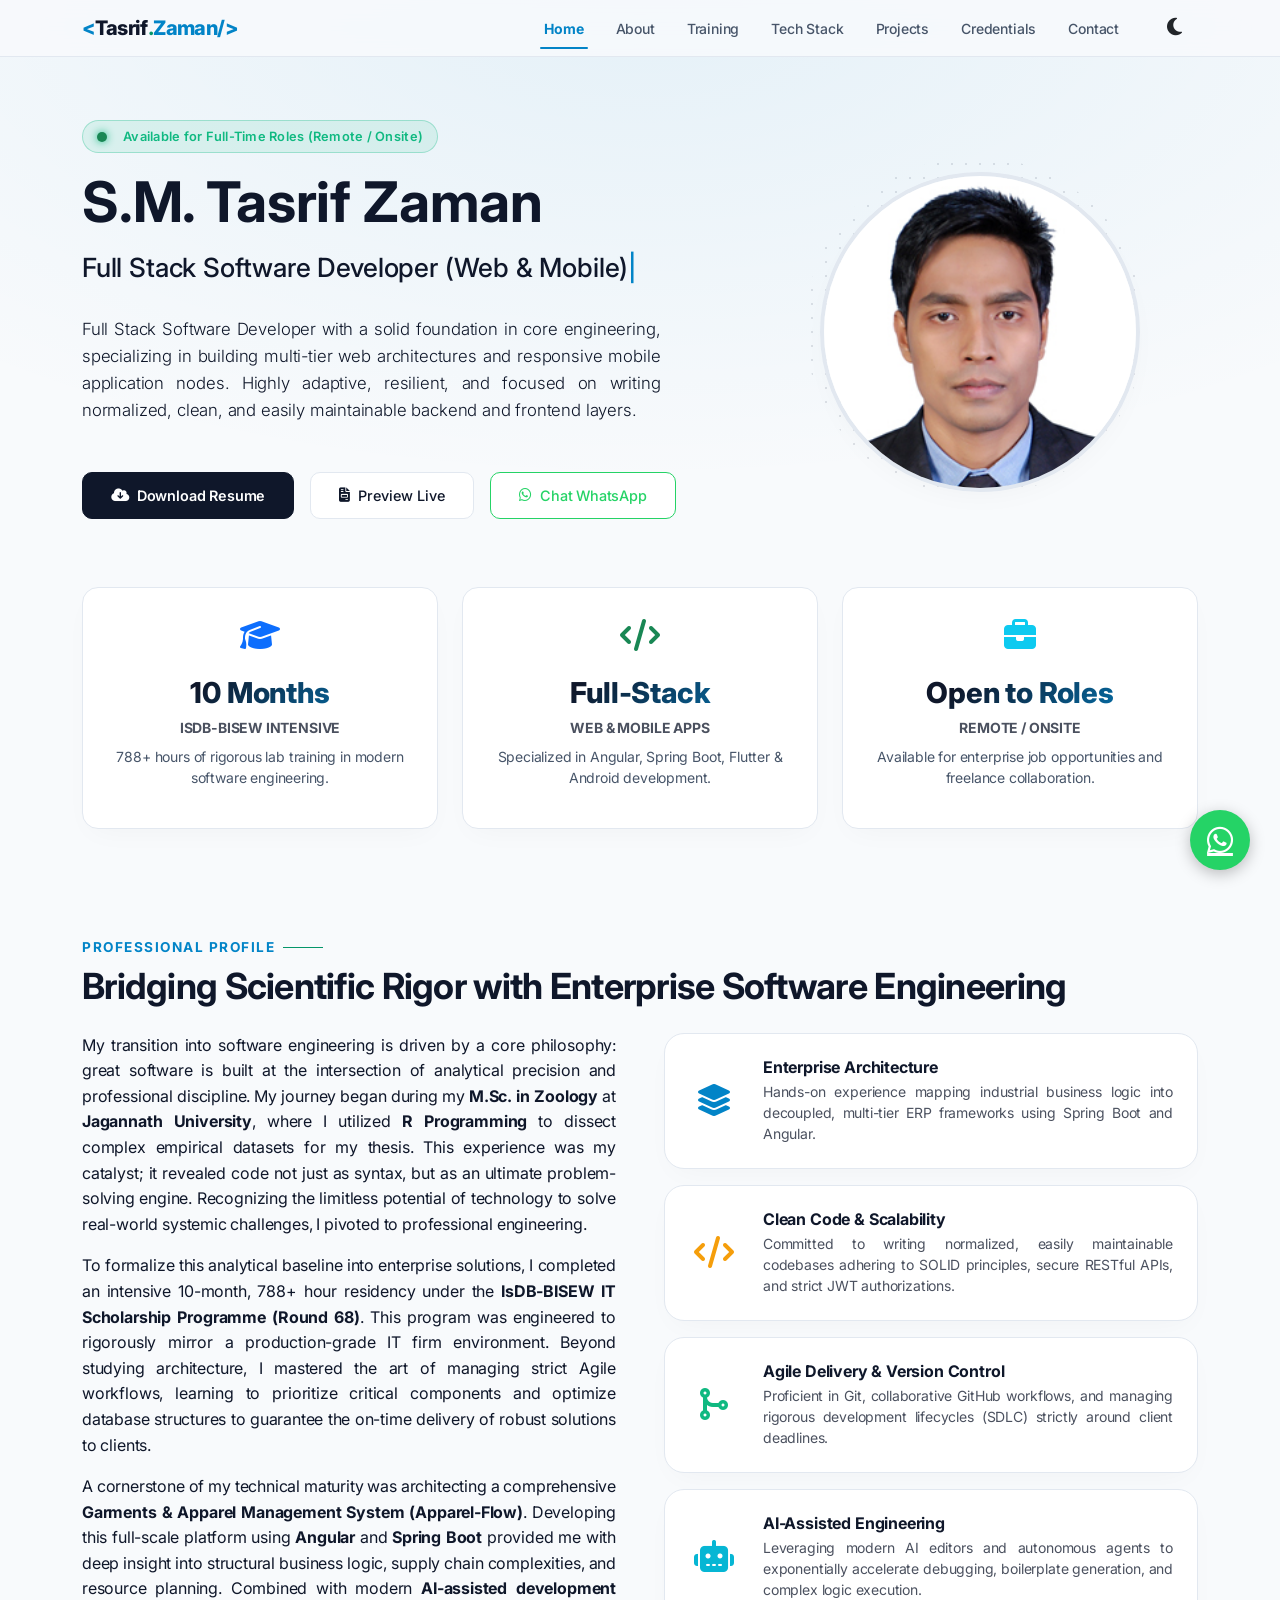
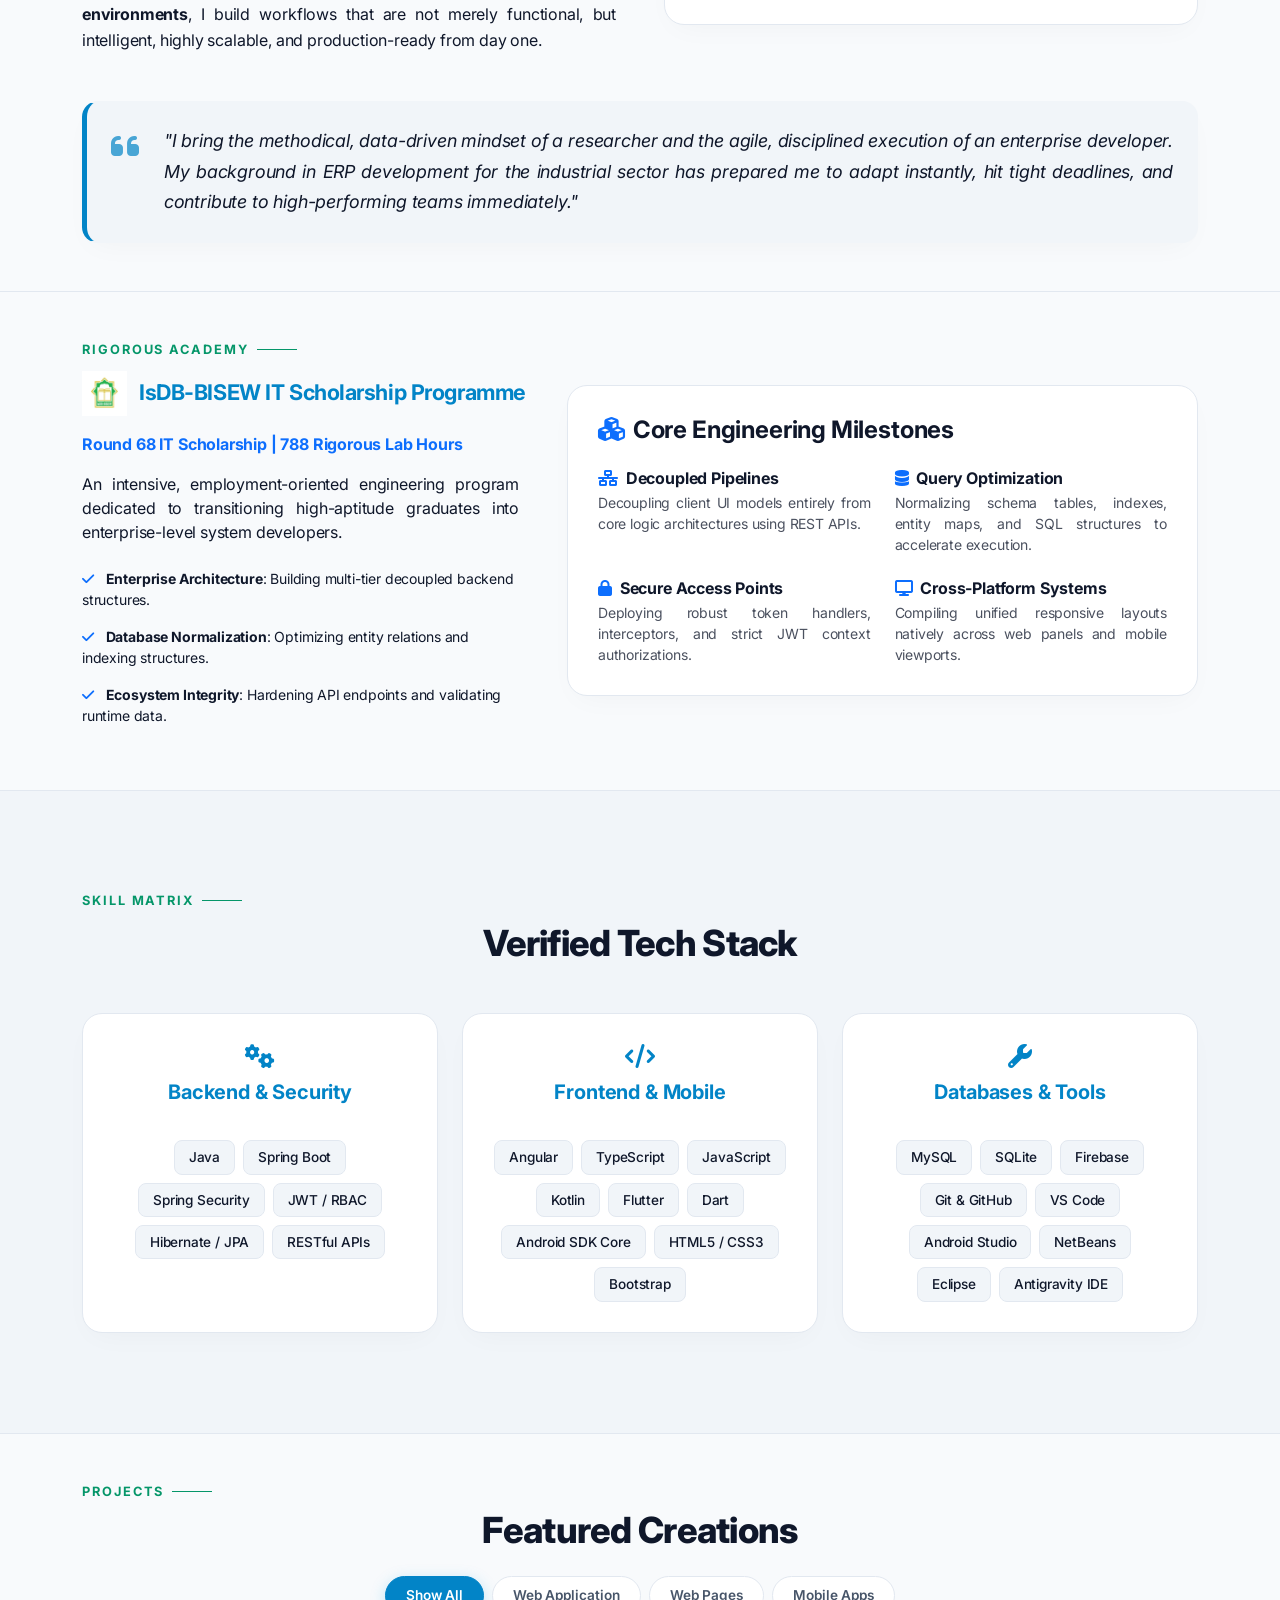
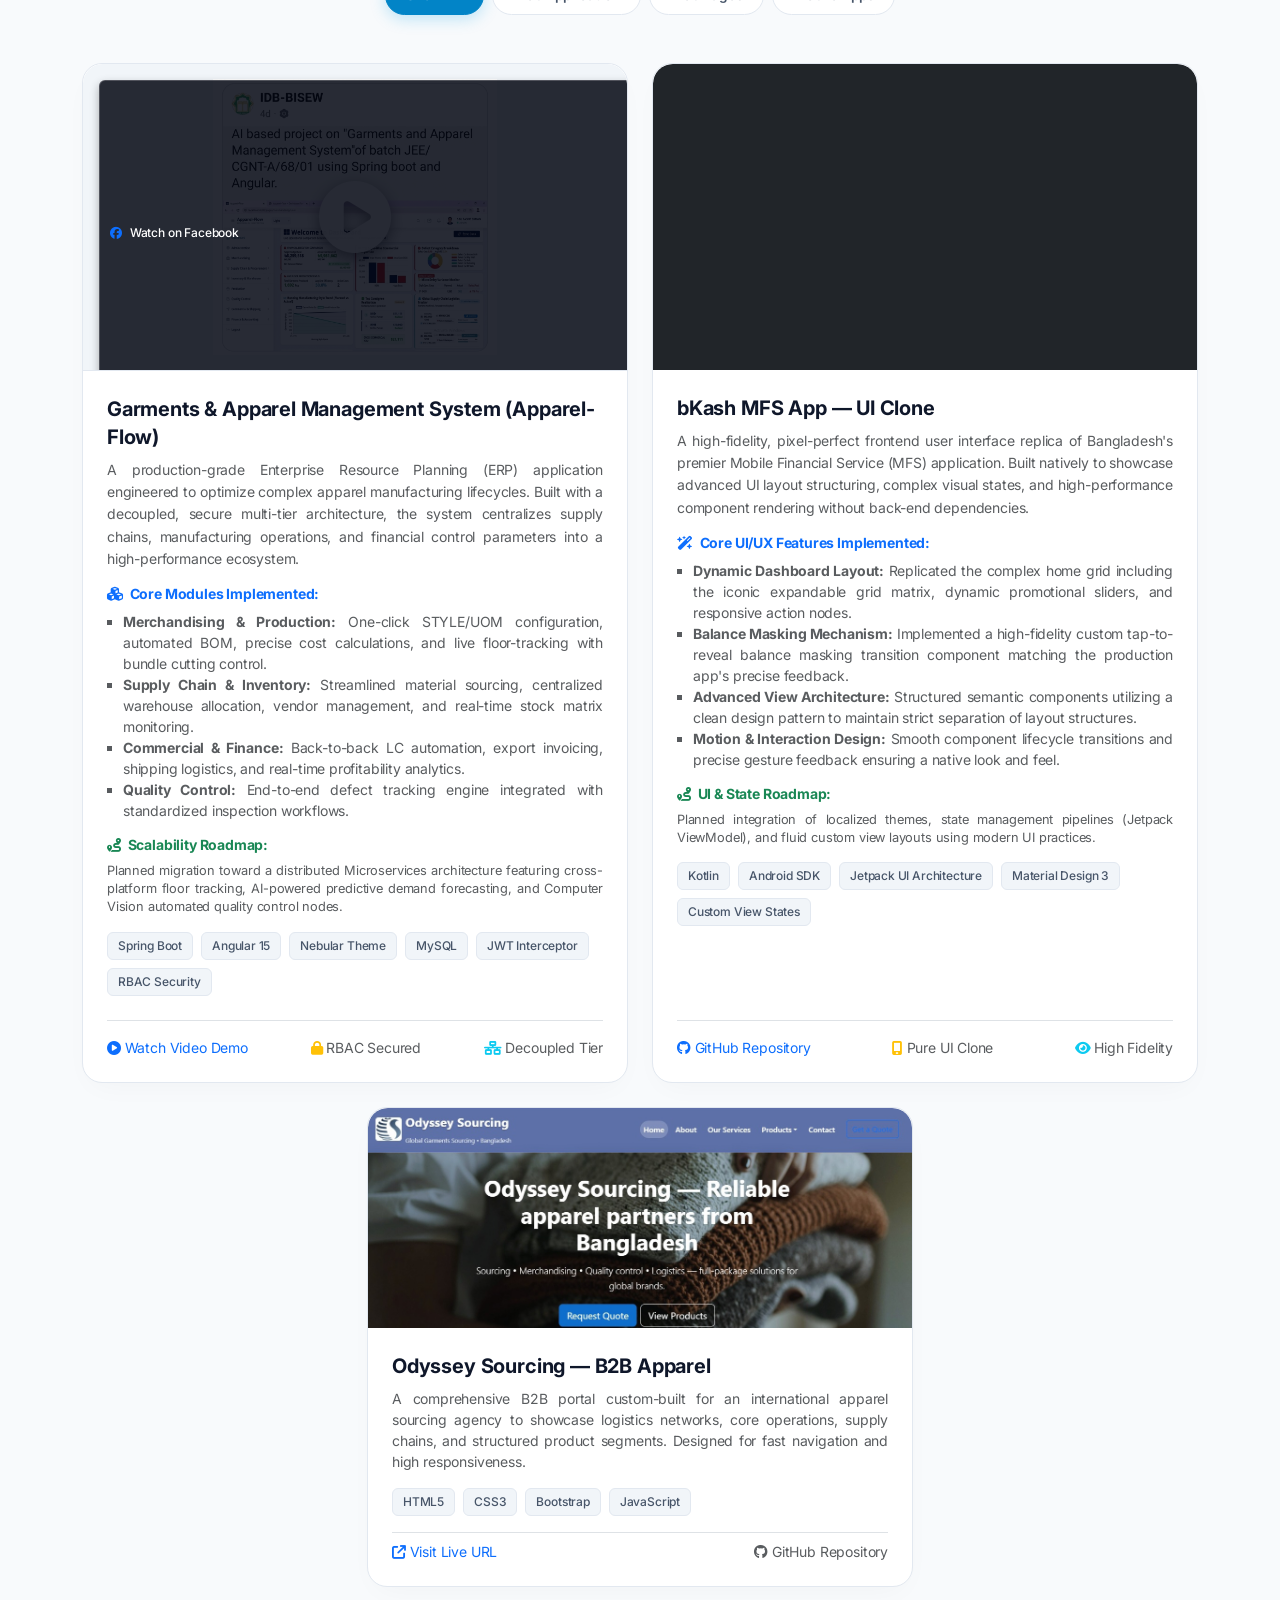
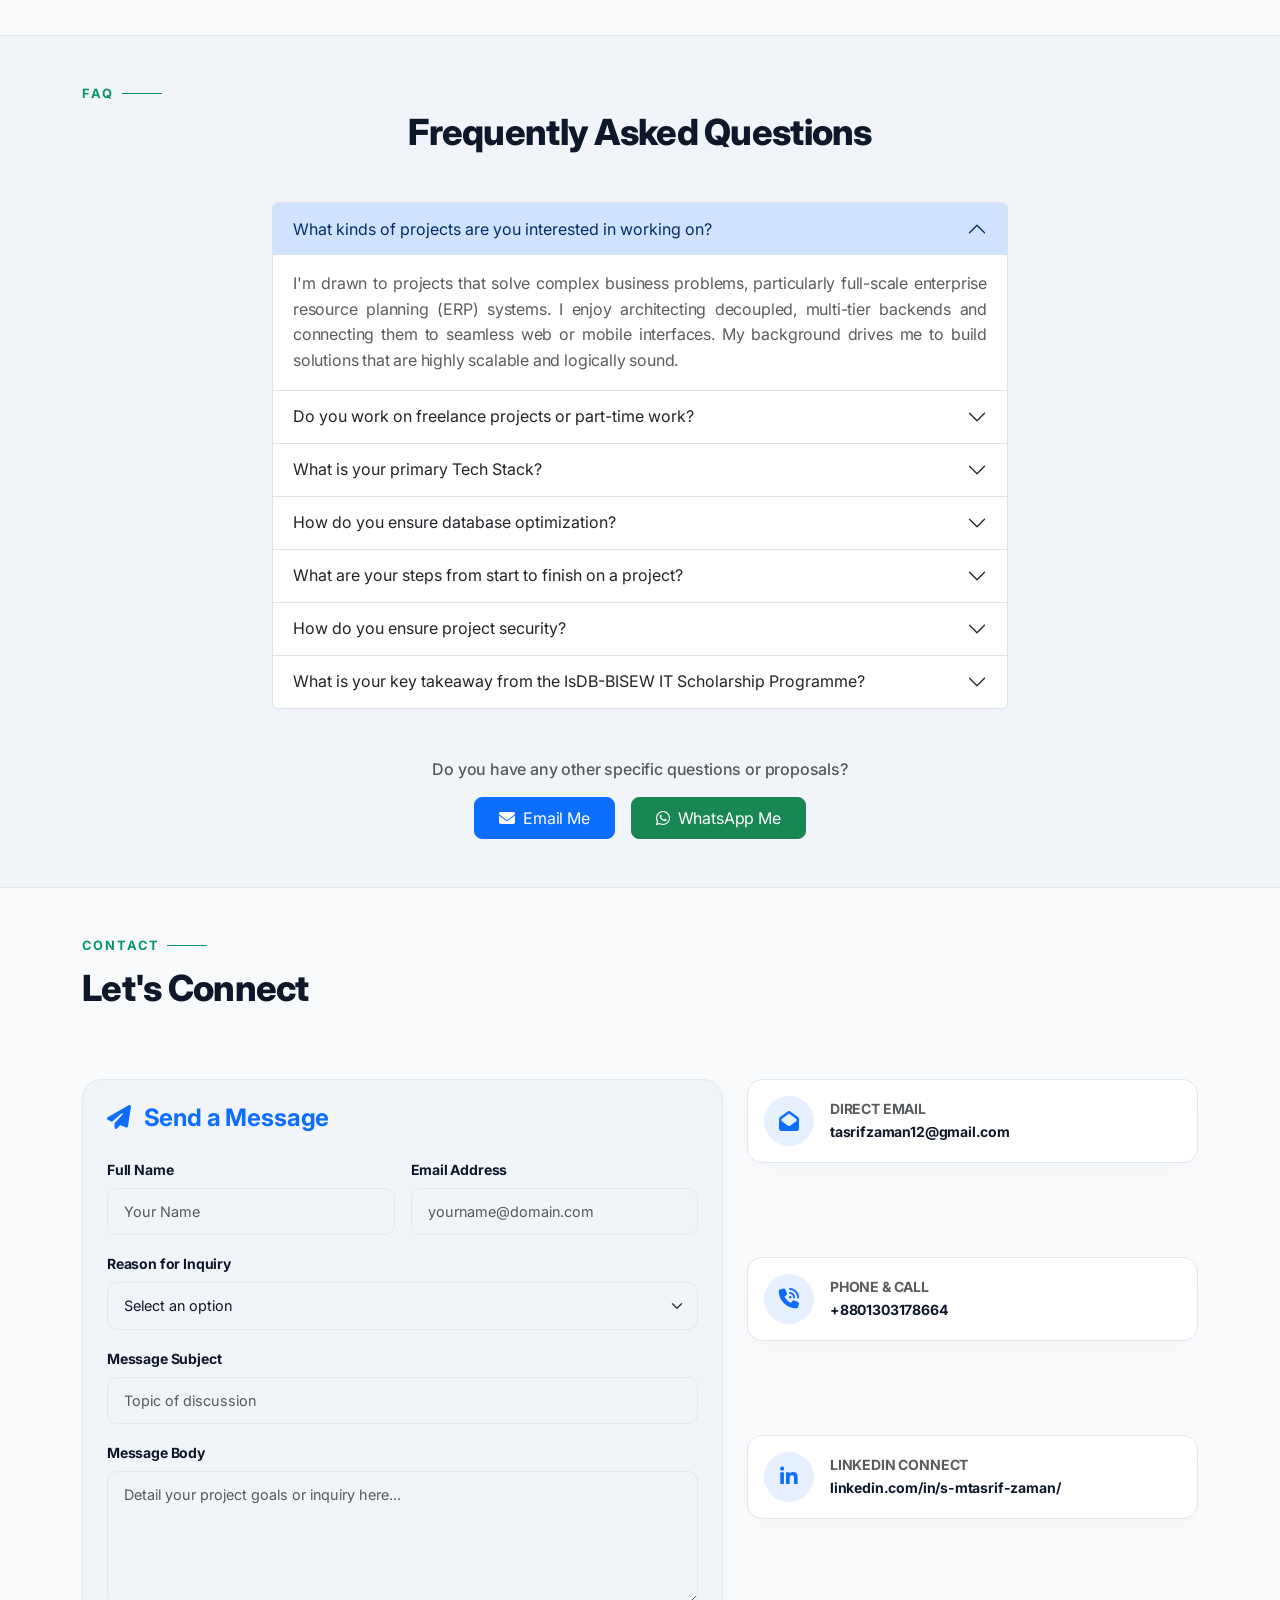
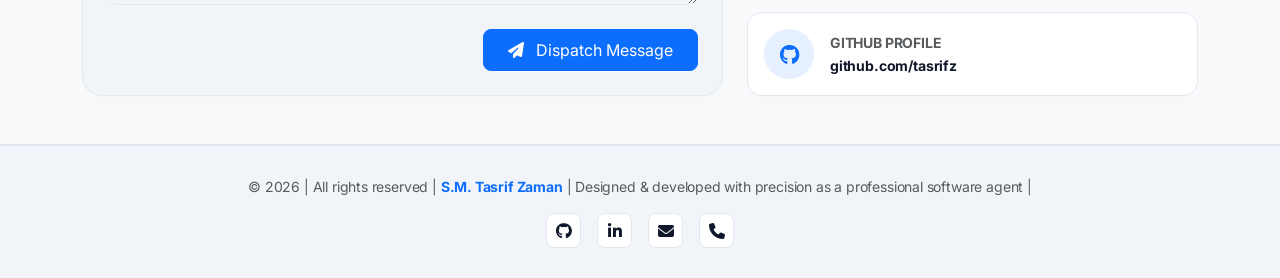
==== index.html @ 7e44a1ee "Add files via upload" ====
<!DOCTYPE html>
<html lang="en" data-theme="dark" data-bs-theme="dark">

<head>
    <meta charset="UTF-8">
    <meta name="viewport" content="width=device-width, initial-scale=1.0">
    <title>S.M. Tasrif Zaman | Full Stack Software Developer Portfolio</title>
    <meta name="description"
        content="Professional portfolio of S.M. Tasrif Zaman, a Full Stack Software Developer specializing in Web & Mobile Applications with Spring Boot, Angular, and Flutter.">

    
        <!-- Favicon Integration -->
    <link rel="icon" type="image/x-icon" href="assets/img/tasrif.png">
    <link rel="shortcut icon" type="image/x-icon" href="assets/img/tasrif.png">

    <!-- Google Fonts: Inter -->
    <link rel="preconnect" href="https://fonts.googleapis.com">
    <link rel="preconnect" href="https://fonts.gstatic.com" crossorigin>
    <link href="https://fonts.googleapis.com/css2?family=Inter:wght@300;400;500;600;700;800&display=swap"
        rel="stylesheet">

    <!-- Bootstrap 5 CSS -->
    <link href="https://cdn.jsdelivr.net/npm/bootstrap@5.3.2/dist/css/bootstrap.min.css" rel="stylesheet">

    <!-- Font Awesome 6 for Premium Icons -->
    <link rel="stylesheet" href="https://cdnjs.cloudflare.com/ajax/libs/font-awesome/6.4.2/css/all.min.css">

    <!-- Custom Style Sheet -->
    <link rel="stylesheet" href="assets/style/style.css">
</head>

<body>

    <!-- Preloader Screen -->
    <div id="preloader">
        <div class="preloader-content">
            <span class="loader-char">&lt;</span>
            <span class="loader-char">T</span>
            <span class="loader-char">a</span>
            <span class="loader-char">s</span>
            <span class="loader-char">r</span>
            <span class="loader-char">i</span>
            <span class="loader-char">f</span>
            <span class="loader-char">.</span>
            <span class="loader-char">Z</span>
            <span class="loader-char">a</span>
            <span class="loader-char">m</span>
            <span class="loader-char">a</span>
            <span class="loader-char">n</span>
            <span class="loader-char">/</span>
            <span class="loader-char">&gt;</span>
        </div>
    </div>

    <!-- Sticky Premium Navbar -->
    <nav class="navbar navbar-expand-lg navbar-dark fixed-top">
        <div class="container">
            <a class="navbar-brand" href="#home">
                <span class="tag-part">&lt;</span>
                <span class="tasrif-part">Tasrif</span>
                <span class="dot-part">.</span>
                <span class="zaman-part">Zaman</span>
                <span class="tag-part">/&gt;</span>
            </a>

            <button class="navbar-toggler border-0" type="button" data-bs-toggle="collapse"
                data-bs-target="#enterpriseNav" aria-controls="enterpriseNav" aria-expanded="false"
                aria-label="Toggle navigation">
                <span class="navbar-toggler-icon"></span>
            </button>

            <div class="collapse navbar-collapse" id="enterpriseNav">
                <ul class="navbar-nav ms-auto mb-2 mb-lg-0 align-items-lg-center">
                    <li class="nav-item">
                        <a class="nav-link active" href="#home">Home</a>
                    </li>
                    <li class="nav-item">
                        <a class="nav-link" href="#about">About</a>
                    </li>
                    <li class="nav-item">
                        <a class="nav-link" href="#training">Training</a>
                    </li>
                    <li class="nav-item">
                        <a class="nav-link" href="#tech-stack">Tech Stack</a>
                    </li>
                    <li class="nav-item">
                        <a class="nav-link" href="#projects">Projects</a>
                    </li>
                    <li class="nav-item">
                        <a class="nav-link" href="#qualifications">Credentials</a>
                    </li>
                    <li class="nav-item">
                        <a class="nav-link" href="#contact">Contact</a>
                    </li>
                    <!-- Theme Toggle Button -->
                    <li class="nav-item ms-lg-3 mt-2 mt-lg-0">
                        <button id="theme-toggle" class="btn btn-link nav-link p-1" aria-label="Toggle Theme">
                            <i id="theme-icon" class="fa-solid fa-sun fs-5 text-warning"></i>
                        </button>
                    </li>
                </ul>
            </div>
        </div>
    </nav>

    <!-- Hero Section -->
    <header id="home" class="hero-section section-target">
        <div class="container">
            <div class="row align-items-center g-5">
                <div class="col-lg-7 text-center text-lg-start order-2 order-lg-1">
                    <!-- Professional Open to Work Badge -->
                    <div class="hero-tag mb-3" style="border-color: rgba(16, 185, 129, 0.3); background-color: rgba(16, 185, 129, 0.1); color: #10b981;">
                        <span class="d-inline-block rounded-circle bg-success me-2 animate-pulse" style="width: 10px; height: 10px; box-shadow: 0 0 8px #10b981;"></span>
                        Available for Full-Time Roles (Remote / Onsite)
                    </div>
                    <h1 class="display-4 fw-bold mb-3">S.M. Tasrif Zaman</h1>
                    <h2 class="h2 fw-medium mb-4" style="font-size: 1.65rem; min-height: 40px;">
                        <span class="typing-text" id="dynamic-jobs"></span>
                    </h2>
                    <p class="lead mb-5 col-md-11" style="font-size: 1.05rem; line-height: 1.6; text-align: justify;">
                        Full Stack Software Developer with a solid foundation in core engineering, specializing in
                        building multi-tier web architectures and responsive mobile application nodes. Highly adaptive,
                        resilient, and focused on writing normalized, clean, and easily maintainable backend and
                        frontend layers.
                    </p>

                    <div class="d-flex gap-3 justify-content-center justify-content-lg-start flex-wrap mb-4">
                        <a href="assets/pdf/Resume of S.M. TASRIF ZAMAN.pdf" download="Resume_of_S.M._Tasrif_Zaman.pdf"
                            class="btn-primary-tech text-decoration-none">
                            <i class="fa-solid fa-cloud-arrow-down"></i> Download Resume
                        </a>
                        <button class="btn-secondary-tech" data-bs-toggle="modal" data-bs-target="#cvPreviewModal">
                            <i class="fa-solid fa-file-invoice"></i> Preview Live
                        </button>
                        <a href="https://wa.me/8801303178664" target="_blank"
                            class="btn-secondary-tech text-decoration-none"
                            style="border-color: #25d366; color: #25d366;">
                            <i class="fa-brands fa-whatsapp"></i> Chat WhatsApp
                        </a>
                    </div>
                </div>

                <div class="col-lg-5 text-center order-1 order-lg-2">
                    <div class="profile-wrapper">
                        <img src="assets/img/Tasrif_Zaman.jpg" alt="S.M. Tasrif Zaman" class="profile-img">
                    </div>
                </div>
            </div>
        </div>
    </header>

    <!-- Trust Badge Section -->
    <div class="container mb-5">
        <div class="row g-4 trust-badge-row">
            <div class="col-md-4">
                <div class="metric-card h-100">
                    <div class="icon-box mb-3 text-primary fs-2"><i class="fa-solid fa-graduation-cap"></i></div>
                    <h3>10 Months</h3>
                    <p class="small text-uppercase fw-bold opacity-75 mb-0">IsDB-BISEW Intensive</p>
                    <p class="small mt-2 text-muted">788+ hours of rigorous lab training in modern software engineering.
                    </p>
                </div>
            </div>

            <div class="col-md-4">
                <div class="metric-card h-100">
                    <div class="icon-box mb-3 text-success fs-2"><i class="fa-solid fa-code"></i></div>
                    <h3>Full-Stack</h3>
                    <p class="small text-uppercase fw-bold opacity-75 mb-0">Web & Mobile Apps</p>
                    <p class="small mt-2 text-muted">Specialized in Angular, Spring Boot, Flutter & Android development.
                    </p>
                </div>
            </div>

            <div class="col-md-4">
                <div class="metric-card h-100">
                    <div class="icon-box mb-3 text-info fs-2"><i class="fa-solid fa-briefcase"></i></div>
                    <h3>Open to Roles</h3>
                    <p class="small text-uppercase fw-bold opacity-75 mb-0">Remote / Onsite</p>
                    <p class="small mt-2 text-muted">Available for enterprise job opportunities and freelance
                        collaboration.</p>
                </div>
            </div>
        </div>
    </div>

    <!-- CV Preview Modal -->
<div class="modal fade" id="cvPreviewModal" tabindex="-1" aria-labelledby="cvPreviewModalLabel" aria-hidden="true">
    <div class="modal-dialog modal-xl modal-dialog-centered">
        <div class="modal-content bg-card-custom border-subtle-custom">
            <!-- Fixed Header: Adjusted button visibility for both themes -->
            <div class="modal-header border-bottom-custom py-3 px-4 d-flex justify-content-between align-items-center">
                <h5 class="modal-title fw-bold" id="cvPreviewModalLabel">
                    <i class="fa-solid fa-file-pdf text-danger me-2"></i>Curriculum Vitae Document
                </h5>
                <div class="d-flex gap-2">
                    <a href="assets/pdf/Resume of S.M. TASRIF ZAMAN.pdf" target="_blank"
                        class="btn btn-sm btn-outline-primary px-3">
                        <i class="fa-solid fa-up-right-from-square me-1"></i> Open External
                    </a>
                    <!-- Fixed: Removed btn-close-white to allow CSS to manage visibility based on theme -->
                    <button type="button" class="btn-close shadow-none" data-bs-dismiss="modal" aria-label="Close"></button>
                </div>
            </div>
            
            <div class="modal-body p-0 bg-dark-subtle">
                <div class="ratio ratio-16x9" style="min-height: 75vh;">
                    <iframe src="assets/pdf/Resume of S.M. TASRIF ZAMAN.pdf#toolbar=0"
                        title="S.M. Tasrif Zaman Resume Viewer"></iframe>
                </div>
            </div>
            
            <div class="modal-footer border-top-custom p-3 justify-content-between">
                <span class="small opacity-75">Document Root: Verified local copy</span>
                <a href="assets/pdf/Resume of S.M. TASRIF ZAMAN.pdf" download="Resume_of_S.M._Tasrif_Zaman.pdf"
                    class="btn btn-primary btn-sm px-4">
                    <i class="fa-solid fa-download me-2"></i>Download Local Copy
                </a>
            </div>
        </div>
    </div>
</div>

      <!-- About Section -->
    <section id="about" class="section-target py-5">
        <div class="container">
                <div class="row mb-4">
                        <div class="col-12">
                            <div class="section-headline fw-bold text-uppercase mb-2"
                                style="letter-spacing: 1.5px; font-size: 0.85rem; color: var(--accent-primary);">Professional Profile</div>
                            <h2 class="section-title mb-0 fw-bold">Bridging Scientific Rigor with Enterprise Software Engineering</h2>
                        </div>
                    </div>

                    <div class="row g-5 mb-2">

                        <!-- Left Column: Professional Narrative -->
                        <div class="col-lg-6">
                            <p class="opacity-95 mb-3" style="text-align: justify; line-height: 1.6;">
                                My transition into software engineering is driven by a core philosophy: great software is built
                                at the intersection of analytical precision and professional discipline. My journey began during
                                my <strong>M.Sc. in Zoology</strong> at <strong>Jagannath University</strong>, where I utilized
                                <strong>R Programming</strong> to dissect complex empirical datasets for my thesis. This
                                experience was my catalyst; it revealed code not just as syntax, but as an ultimate
                                problem-solving engine. Recognizing the limitless potential of technology to solve real-world
                                systemic challenges, I pivoted to professional engineering.
                            </p>

                            <p class="opacity-95 mb-3" style="text-align: justify; line-height: 1.6;">
                                To formalize this analytical baseline into enterprise solutions, I completed an intensive
                                10-month, 788+ hour residency under the <strong>IsDB-BISEW IT Scholarship Programme (Round
                                    68)</strong>. This program was engineered to rigorously mirror a production-grade IT firm
                                environment. Beyond studying architecture, I mastered the art of managing strict Agile workflows,
                                learning to prioritize critical components and optimize database structures to
                                guarantee the on-time delivery of robust solutions to clients.
                            </p>

                            <p class="opacity-95 mb-0" style="text-align: justify; line-height: 1.6;">
                                A cornerstone of my technical maturity was architecting a comprehensive <strong>Garments &
                                    Apparel Management System (Apparel-Flow)</strong>. Developing this full-scale platform using <strong>Angular</strong> and <strong>Spring Boot</strong> provided me
                                with deep insight into structural business logic, supply chain complexities, and resource
                                planning. Combined with modern <strong>AI-assisted development environments</strong>, I build workflows that are not merely functional, but intelligent, highly scalable, and production-ready from day one.
                            </p>
                        </div>

                        <!-- Right Column: Professional Core Competencies -->
                        <div class="col-lg-6">
                            <div class="row g-3">
                                
                                <!-- Feature 1: Architecture & ERP -->
                                <div class="col-12">
                                    <div class="segment-box p-4 d-flex align-items-center gap-4 h-100" style="transition: all 0.35s cubic-bezier(0.16, 1, 0.3, 1);" onmouseover="this.style.transform='translateY(-5px)'; this.style.borderColor='var(--accent-teal)';" onmouseout="this.style.transform='translateY(0)'; this.style.borderColor='var(--border-subtle)';">
                                        <div class="icon-box text-center" style="min-width: 50px;">
                                            <i class="fa-solid fa-layer-group fs-2" style="color: var(--accent-primary);"></i>
                                        </div>
                                        <div class="flex-grow-1">
                                            <h6 class="fw-bold mb-1">Enterprise Architecture</h6>
                                            <p class="small opacity-75 mb-0" style="text-align: justify; line-height: 1.5;">Hands-on experience mapping industrial business logic into decoupled, multi-tier ERP frameworks using Spring Boot and Angular.</p>
                                        </div>
                                    </div>
                                </div>
                                
                                <!-- Feature 2: Code Quality & SOLID -->
                                <div class="col-12">
                                    <div class="segment-box p-4 d-flex align-items-center gap-4 h-100" style="transition: all 0.35s cubic-bezier(0.16, 1, 0.3, 1);" onmouseover="this.style.transform='translateY(-5px)'; this.style.borderColor='var(--accent-teal)';" onmouseout="this.style.transform='translateY(0)'; this.style.borderColor='var(--border-subtle)';">
                                        <div class="icon-box text-center" style="min-width: 50px;">
                                            <i class="fa-solid fa-code fs-2" style="color: #f59e0b;"></i>
                                        </div>
                                        <div class="flex-grow-1">
                                            <h6 class="fw-bold mb-1">Clean Code & Scalability</h6>
                                            <p class="small opacity-75 mb-0" style="text-align: justify; line-height: 1.5;">Committed to writing normalized, easily maintainable codebases adhering to SOLID principles, secure RESTful APIs, and strict JWT authorizations.</p>
                                        </div>
                                    </div>
                                </div>

                                <!-- Feature 3: Agile & Collaboration -->
                                <div class="col-12">
                                    <div class="segment-box p-4 d-flex align-items-center gap-4 h-100" style="transition: all 0.35s cubic-bezier(0.16, 1, 0.3, 1);" onmouseover="this.style.transform='translateY(-5px)'; this.style.borderColor='var(--accent-teal)';" onmouseout="this.style.transform='translateY(0)'; this.style.borderColor='var(--border-subtle)';">
                                        <div class="icon-box text-center" style="min-width: 50px;">
                                            <i class="fa-solid fa-code-merge fs-2" style="color: #10b981;"></i>
                                        </div>
                                        <div class="flex-grow-1">
                                            <h6 class="fw-bold mb-1">Agile Delivery & Version Control</h6>
                                            <p class="small opacity-75 mb-0" style="text-align: justify; line-height: 1.5;">Proficient in Git, collaborative GitHub workflows, and managing rigorous development lifecycles (SDLC) strictly around client deadlines.</p>
                                        </div>
                                    </div>
                                </div>

                                <!-- Feature 4: Modern AI Tools -->
                                <div class="col-12">
                                    <div class="segment-box p-4 d-flex align-items-center gap-4 h-100" style="transition: all 0.35s cubic-bezier(0.16, 1, 0.3, 1);" onmouseover="this.style.transform='translateY(-5px)'; this.style.borderColor='var(--accent-teal)';" onmouseout="this.style.transform='translateY(0)'; this.style.borderColor='var(--border-subtle)';">
                                        <div class="icon-box text-center" style="min-width: 50px;">
                                            <i class="fa-solid fa-robot fs-2" style="color: #06b6d4;"></i>
                                        </div>
                                        <div class="flex-grow-1">
                                            <h6 class="fw-bold mb-1">AI-Assisted Engineering</h6>
                                            <p class="small opacity-75 mb-0" style="text-align: justify; line-height: 1.5;">Leveraging modern AI editors and autonomous agents to exponentially accelerate debugging, boilerplate generation, and complex logic execution.</p>
                                        </div>
                                    </div>
                                </div>

                            </div>
                        </div>

                    </div>

                    <!-- RESPONSIVE INTERACTIVE BLOCKQUOTE -->
            <div class="row justify-content-center mt-5">
                <div class="col-12">
                    <div class="about-quote-card p-4 rounded-4 position-relative" 
                        style="background-color: var(--bg-secondary); border-left: 5px solid var(--accent-primary); border-top: 1px solid transparent; border-right: 1px solid transparent; border-bottom: 1px solid transparent; box-shadow: var(--card-shadow); transition: all 0.35s cubic-bezier(0.16, 1, 0.3, 1);"
                        onmouseover="this.style.transform='translateY(-8px)'; this.style.borderColor='transparent transparent transparent var(--accent-teal)'; this.style.borderWidth='1px'; this.style.boxShadow='var(--card-hover-shadow)';" 
                        onmouseout="this.style.transform='translateY(0)'; this.style.borderColor='transparent'; this.style.boxShadow='var(--card-shadow)';">
                        
                        <div class="d-flex gap-4 align-items-start flex-column flex-sm-row">
                            <i class="fa-solid fa-quote-left fs-2 mt-1 flex-shrink-0" style="color: var(--accent-primary); opacity: 0.7;"></i>
                            
                            <!-- Fixed: Added the starting quotation mark (") to match the image exactly -->
                            <p class="fst-italic mb-0 opacity-90" style="font-size: 1.12rem; line-height: 1.7; text-align: justify; color: var(--text-main);">
                                "I bring the methodical, data-driven mindset of a researcher and the agile, disciplined execution of an enterprise developer. My background in ERP development for the industrial sector has prepared me to adapt instantly, hit tight deadlines, and contribute to high-performing teams immediately."
                            </p>
                        </div>
                        
                    </div>
                </div>
            </div>
        </div>
    </section>

<!-- Training & Certifications Section -->
<section id="training" class="section-target py-5">
    <div class="container">
        <div class="row align-items-center g-5">
            <!-- Left Column -->
            <div class="col-lg-5">
                <div class="section-headline">Rigorous Academy</div>
                <a href="https://www.isdb-bisew.org/it-scholarship-programme" target="_blank" class="text-decoration-none">
                    <div class="d-flex align-items-center mb-3">
                        <img src="assets/img/isdb-bisew.jpg" alt="IsDB-BISEW Logo" style="width: 45px; height: 45px; object-fit: contain; margin-right: 12px; flex-shrink: 0;">
                        <!-- Fixed: font-size reduced to 1.35rem to perfectly stay in a single clean interactive line -->
                        <h2 class="section-title mb-0 fw-bold" style="font-size: 1.35rem; line-height: 1.2; color: var(--accent-primary); white-space: nowrap;">IsDB-BISEW IT Scholarship Programme</h2>
                    </div>
                </a>
                    
                <p class="mb-3 opacity-90 fw-bold text-primary">
                    Round 68 IT Scholarship | 788 Rigorous Lab Hours
                </p>
                <p class="mb-4 opacity-90" style="text-align: justify;">
                    An intensive, employment-oriented engineering program dedicated to transitioning high-aptitude graduates into enterprise-level system developers.
                </p>
                <ul class="list-unstyled d-flex flex-column gap-3 small opacity-90">
                    <li><i class="fa-solid fa-check text-primary me-2"></i> <strong>Enterprise Architecture</strong>: Building multi-tier decoupled backend structures.</li>
                    <li><i class="fa-solid fa-check text-primary me-2"></i> <strong>Database Normalization</strong>: Optimizing entity relations and indexing structures.</li>
                    <li><i class="fa-solid fa-check text-primary me-2"></i> <strong>Ecosystem Integrity</strong>: Hardening API endpoints and validating runtime data.</li>
                </ul>
            </div>
            
            <!-- Right Column -->
            <div class="col-lg-7">
                <div class="segment-box">
                    <h4 class="fw-bold mb-4"><i class="fa-solid fa-cubes me-2 text-primary"></i>Core Engineering Milestones</h4>
                    <div class="row g-4">
                        <div class="col-md-6">
                            <h6 class="fw-bold mb-1"><i class="fa-solid fa-network-wired text-primary me-2"></i>Decoupled Pipelines</h6>
                            <p class="small opacity-75 mb-0" style="text-align: justify;">Decoupling client UI models entirely from core logic architectures using REST APIs.</p>
                        </div>
                        <div class="col-md-6">
                            <h6 class="fw-bold mb-1"><i class="fa-solid fa-database text-primary me-2"></i>Query Optimization</h6>
                            <p class="small opacity-75 mb-0" style="text-align: justify;">Normalizing schema tables, indexes, entity maps, and SQL structures to accelerate execution.</p>
                        </div>
                        <div class="col-md-6">
                            <h6 class="fw-bold mb-1"><i class="fa-solid fa-lock text-primary me-2"></i>Secure Access Points</h6>
                            <p class="small opacity-75 mb-0" style="text-align: justify;">Deploying robust token handlers, interceptors, and strict JWT context authorizations.</p>
                        </div>
                        <div class="col-md-6">
                            <h6 class="fw-bold mb-1"><i class="fa-solid fa-display text-primary me-2"></i>Cross-Platform Systems</h6>
                            <p class="small opacity-75 mb-0" style="text-align: justify;">Compiling unified responsive layouts natively across web panels and mobile viewports.</p>
                        </div>
                    </div>
                </div>
            </div>
        </div>
    </div>
</section>

    <!-- Skills Bento Grid -->
    <section id="tech-stack" class="section-target section-bg-alt">
        <div class="container">
            <div class="text-center mb-5">
                <div class="section-headline">Skill Matrix</div>
                <h2 class="section-title">Verified Tech Stack</h2>
            </div>

            <div class="stack-grid">
                <div class="stack-card">
                    <div class="stack-title-icon">
                        <i class="fa-solid fa-gears"></i>
                        <h5 class="fw-bold mb-0">Backend & Security</h5>
                    </div>
                    <div class="d-flex flex-wrap gap-2 justify-content-center mt-3">
                        <span class="tech-badge" style="text-align: justify;">Java</span>
                        <span class="tech-badge" style="text-align: justify;">Spring Boot</span>
                        <span class="tech-badge" style="text-align: justify;">Spring Security</span>
                        <span class="tech-badge" style="text-align: justify;">JWT / RBAC</span>
                        <span class="tech-badge" style="text-align: justify;">Hibernate / JPA</span>
                        <span class="tech-badge" style="text-align: justify;">RESTful APIs</span>
                    </div>
                </div>

                <div class="stack-card">
                    <div class="stack-title-icon">
                        <i class="fa-solid fa-code"></i>
                        <h5 class="fw-bold mb-0">Frontend & Mobile</h5>
                    </div>
                    <div class="d-flex flex-wrap gap-2 justify-content-center mt-3">
                        <span class="tech-badge" style="text-align: justify;">Angular</span>
                        <span class="tech-badge" style="text-align: justify;">TypeScript</span>
                        <span class="tech-badge" style="text-align: justify;">JavaScript</span>
                        <span class="tech-badge" style="text-align: justify;">Kotlin</span>
                        <span class="tech-badge" style="text-align: justify;">Flutter</span>
                        <span class="tech-badge" style="text-align: justify;">Dart</span>
                        <span class="tech-badge" style="text-align: justify;">Android SDK Core</span>
                        <span class="tech-badge" style="text-align: justify;">HTML5 / CSS3</span>
                        <span class="tech-badge" style="text-align: justify;">Bootstrap</span>
                    </div>
                </div>

                <div class="stack-card">
                    <div class="stack-title-icon">
                        <i class="fa-solid fa-wrench"></i>
                        <h5 class="fw-bold mb-0">Databases & Tools</h5>
                    </div>
                    <div class="d-flex flex-wrap gap-2 justify-content-center mt-3">
                        <span class="tech-badge" style="text-align: justify;">MySQL</span>
                        <span class="tech-badge" style="text-align: justify;">SQLite</span>
                        <span class="tech-badge" style="text-align: justify;">Firebase</span>
                        <span class="tech-badge" style="text-align: justify;">Git & GitHub</span>
                        <span class="tech-badge" style="text-align: justify;">VS Code</span>
                        <span class="tech-badge" style="text-align: justify;">Android Studio</span>
                        <span class="tech-badge" style="text-align: justify;">NetBeans</span>
                        <span class="tech-badge" style="text-align: justify;">Eclipse</span>
                        <span class="tech-badge" style="text-align: justify;">Antigravity IDE</span>
                    </div>
                </div>
            </div>
        </div>
    </section>
    
    <!-- Projects Section -->
    <section id="projects" class="section-target py-5">
        <div class="container">
            <div class="section-headline text-center mb-2">Projects</div>
            <h2 class="section-title text-center mb-4">Featured Creations</h2>

            <!-- Filters -->
            <div class="filter-container mb-5 d-flex justify-content-center gap-2 flex-wrap">
                <button class="filter-btn active" data-filter="all">Show All</button>
                <button class="filter-btn" data-filter="web-app">Web Application</button>
                <button class="filter-btn" data-filter="web-page">Web Pages</button>
                <button class="filter-btn" data-filter="mobile">Mobile Apps</button>
            </div>

            <!-- Project Cards Grid -->
            <div class="row g-4 justify-content-center">

                <!-- Project 1: Garments & Apparel Management System (Apparel-Flow) -->
                <div class="col-lg-6 col-md-6 project-item" data-category="web-app">
                    <div class="project-card d-flex flex-column h-100">
                        <!-- Premium Image Thumbnail matching 16:9 Ratio of Video perfectly -->
                        <a href="https://www.facebook.com/share/v/18kKUzob7Z/" target="_blank" class="ratio ratio-16x9 d-block text-decoration-none position-relative" 
                        style="background-color: var(--bg-secondary); border-top-left-radius: 20px; border-top-right-radius: 20px; overflow: hidden; border-bottom: 1px solid var(--border-subtle);">
                            
                            <img src="assets/img/apparel-flow.png" alt="Apparel-Flow Demo" class="w-100 h-100" 
                                style="object-fit: contain; padding: 15px; transition: transform 0.4s ease;" 
                                onmouseover="this.style.transform='scale(1.05)'" 
                                onmouseout="this.style.transform='scale(1)'">
                            
                            <!-- Play Button Overlay -->
                            <div class="position-absolute top-50 start-50 translate-middle d-flex align-items-center justify-content-center" style="pointer-events: none;">
                                <i class="fa-solid fa-circle-play" style="color: whitesmoke; font-size: 4.5rem; opacity: 0.95; text-shadow: 0 5px 15px rgba(0,0,0,0.5);"></i>
                            </div>
                            
                            <!-- Premium Video Badge -->
                            <span class="badge-outline position-absolute bottom-0 end-0 m-3 d-flex align-items-center" 
                                style="background: rgba(3, 7, 18, 0.85); color: #fff; border-color: rgba(255,255,255,0.2); box-shadow: 0 4px 10px rgba(0,0,0,0.3);">
                                <i class="fa-brands fa-facebook text-primary me-2"></i> Watch on Facebook
                            </span>
                        </a>
                        
                        <div class="p-4 d-flex flex-column flex-grow-1">
                            <h6 class="fw-bold mb-2" style="font-size: 1.25rem; line-height: 1.4;">Garments & Apparel Management System (Apparel-Flow)</h6>
                            
                            <!-- Highly Impressive Professional Technical Description -->
                            <p class="text-muted small mb-3" style="text-align: justify; line-height: 1.6;">
                                A production-grade Enterprise Resource Planning (ERP) application engineered to optimize complex apparel manufacturing lifecycles. Built with a decoupled, secure multi-tier architecture, the system centralizes supply chains, manufacturing operations, and financial control parameters into a high-performance ecosystem.
                            </p>
                            
                            <!-- Core System Modules Bulletins -->
                            <div class="mb-3">
                                <h6 class="fw-bold small mb-2 text-primary"><i class="fa-solid fa-cubes me-1"></i> Core Modules Implemented:</h6>
                                <ul class="text-muted small ps-3 mb-0" style="line-height: 1.5; list-style-type: square; text-align: justify;">
                                    <li><strong>Merchandising & Production:</strong> One-click STYLE/UOM configuration, automated BOM, precise cost calculations, and live floor-tracking with bundle cutting control.</li>
                                    <li><strong>Supply Chain & Inventory:</strong> Streamlined material sourcing, centralized warehouse allocation, vendor management, and real-time stock matrix monitoring.</li>
                                    <li><strong>Commercial & Finance:</strong> Back-to-back LC automation, export invoicing, shipping logistics, and real-time profitability analytics.</li>
                                    <li><strong>Quality Control:</strong> End-to-end defect tracking engine integrated with standardized inspection workflows.</li>
                                </ul>
                            </div>

                            <!-- Future Technical Roadmap -->
                            <div class="mb-3">
                                <h6 class="fw-bold small mb-2 text-success"><i class="fa-solid fa-route me-1"></i> Scalability Roadmap:</h6>
                                <p class="text-muted strict-small mb-0" style="font-size: 0.8rem; line-height: 1.4; text-align: justify;">
                                    Planned migration toward a distributed Microservices architecture featuring cross-platform floor tracking, AI-powered predictive demand forecasting, and Computer Vision automated quality control nodes.
                                </p>
                            </div>

                            <!-- Technology Badges -->
                            <div class="d-flex flex-wrap gap-2 mb-4">
                                <span class="badge-outline">Spring Boot</span>
                                <span class="badge-outline">Angular 15</span>
                                <span class="badge-outline">Nebular Theme</span>
                                <span class="badge-outline">MySQL</span>
                                <span class="badge-outline">JWT Interceptor</span>
                                <span class="badge-outline">RBAC Security</span>
                            </div>
                            
                            <!-- Action Buttons Footer -->
                            <div class="pt-3 border-top border-subtle d-flex justify-content-between mt-auto align-items-center flex-wrap gap-2">
                                <a href="https://www.facebook.com/share/v/18kKUzob7Z/" target="_blank" class="small text-primary text-decoration-none fw-600">
                                    <i class="fa-solid fa-circle-play"></i> Watch Video Demo
                                </a>
                                <span class="small text-muted"><i class="fa-solid fa-lock text-warning"></i> RBAC Secured</span>
                                <span class="small text-muted"><i class="fa-solid fa-network-wired text-info"></i> Decoupled Tier</span>
                            </div>
                        </div>
                    </div>
                </div>
                <!-- Project 2: bKash UI Clone -->
                <div class="col-lg-6 col-md-6 project-item" data-category="mobile">
                    <div class="project-card d-flex flex-column h-100">
                        <!-- Google Drive Embed Ratio -->
                        <div class="ratio ratio-16x9 bg-dark position-relative" style="border-top-left-radius: 20px; border-top-right-radius: 20px; overflow: hidden;">
                            <iframe 
                                src="https://drive.google.com/file/d/16XjlGR_dbz4tGTFIxXFL7GW5oFywzwi-/preview" 
                                class="w-100 h-100" 
                                frameborder="0" 
                                allow="autoplay; encrypted-media" 
                                allowfullscreen>
                            </iframe>
                        </div>

                        <div class="p-4 d-flex flex-column flex-grow-1">
                            <h4 class="fw-bold mb-2" style="font-size: 1.25rem; line-height: 1.4;">bKash MFS App — UI Clone</h4>
                                            <!-- Professional UI-Focused Technical Description -->
                            <p class="text-muted small mb-3" style="text-align: justify; line-height: 1.6;">
                                A high-fidelity, pixel-perfect frontend user interface replica of Bangladesh's premier Mobile Financial Service (MFS) application. Built natively to showcase advanced UI layout structuring, complex visual states, and high-performance component rendering without back-end dependencies.
                            </p>
                            
                            <!-- Core UI Modules Bulletins -->
                            <div class="mb-3">
                                <h6 class="fw-bold small mb-2 text-primary"><i class="fa-solid fa-wand-magic-sparkles me-1"></i> Core UI/UX Features Implemented:</h6>
                                <ul class="text-muted small ps-3 mb-0" style="line-height: 1.5; list-style-type: square; text-align: justify;">
                                    <li><strong>Dynamic Dashboard Layout:</strong> Replicated the complex home grid including the iconic expandable grid matrix, dynamic promotional sliders, and responsive action nodes.</li>
                                    <li><strong>Balance Masking Mechanism:</strong> Implemented a high-fidelity custom tap-to-reveal balance masking transition component matching the production app's precise feedback.</li>
                                    <li><strong>Advanced View Architecture:</strong> Structured semantic components utilizing a clean design pattern to maintain strict separation of layout structures.</li>
                                    <li><strong>Motion & Interaction Design:</strong> Smooth component lifecycle transitions and precise gesture feedback ensuring a native look and feel.</li>
                                </ul>
                            </div>

                            <!-- Future Roadmap (UI Enhancement) -->
                            <div class="mb-3">
                                <h6 class="fw-bold small mb-2 text-success"><i class="fa-solid fa-route me-1"></i> UI & State Roadmap:</h6>
                                <p class="text-muted strict-small mb-0" style="font-size: 0.8rem; line-height: 1.4; text-align: justify;">
                                    Planned integration of localized themes, state management pipelines (Jetpack ViewModel), and fluid custom view layouts using modern UI practices.
                                </p>
                            </div>

                            <!-- Technology Badges -->
                            <div class="d-flex flex-wrap gap-2 mb-4">
                                <span class="badge-outline">Kotlin</span>
                                <span class="badge-outline">Android SDK</span>
                                <span class="badge-outline">Jetpack UI Architecture</span>
                                <span class="badge-outline">Material Design 3</span>
                                <span class="badge-outline">Custom View States</span>
                            </div>
                            
                            <!-- Action Buttons Footer -->
                            <div class="pt-3 border-top border-subtle d-flex justify-content-between mt-auto align-items-center flex-wrap gap-2">
                                <a href="https://github.com/tasrifz" target="_blank" class="small text-primary text-decoration-none fw-600">
                                    <i class="fab fa-github"></i> GitHub Repository
                                </a>
                                <span class="small text-muted"><i class="fa-solid fa-mobile-screen text-warning"></i> Pure UI Clone</span>
                                <span class="small text-muted"><i class="fa-solid fa-eye text-info"></i> High Fidelity</span>
                            </div>
                        </div>
                    </div>
                </div>

                <!-- Project 3: Odyssey Sourcing B2B -->
                <div class="col-lg-6 col-md-6 project-item mt-4" data-category="web-page">
                    <!-- (Odyssey Sourcing Card remains properly structures as before) -->
                    <div class="project-card d-flex flex-column h-100">
                        <a href="https://tasrifz.github.io/odyssey-sourcing/" target="_blank" class="d-block text-decoration-none">
                            <img src="assets/img/Odyssey_Sourcing.jpeg" alt="Odyssey Sourcing" class="img-fluid w-100" 
                                style="height: 220px; object-fit: cover; border-top-left-radius: 20px; border-top-right-radius: 20px;">
                        </a>
                        <div class="p-4 d-flex flex-column flex-grow-1">
                            <h4 class="fw-bold mb-2" style="font-size: 1.25rem; line-height: 1.4;">Odyssey Sourcing — B2B Apparel</h4>
                            <p class="text-muted small flex-grow-1" style="text-align: justify; line-height: 1.5;">
                                A comprehensive B2B portal custom-built for an international apparel sourcing agency to showcase logistics networks, core operations, supply chains, and structured product segments. Designed for fast navigation and high responsiveness.
                            </p>
                            <div class="d-flex flex-wrap gap-2 mb-3">
                                <span class="badge-outline">HTML5</span>
                                <span class="badge-outline">CSS3</span>
                                <span class="badge-outline">Bootstrap</span>
                                <span class="badge-outline">JavaScript</span>
                            </div>
                            <div class="pt-2 border-top border-subtle d-flex justify-content-between mt-auto">
                                <a href="https://tasrifz.github.io/odyssey-sourcing/" target="_blank" class="small text-primary text-decoration-none fw-600">
                                    <i class="fa-solid fa-arrow-up-right-from-square"></i> Visit Live URL
                                </a>
                                <a href="https://github.com/tasrifz/tasrifz.github.io" target="_blank" class="small text-muted text-decoration-none fw-600">
                                    <i class="fa-brands fa-github"></i> GitHub Repository
                                </a>
                            </div>
                        </div>
                    </div>
                </div>
            </div>
        </div>
    </section>



    <!-- FAQ Section -->
    <section id="faq" class="section-target section-bg-alt py-5">
        <div class="container">
            <div class="section-headline text-center mb-2">FAQ</div>
            <h2 class="section-title text-center mb-5">Frequently Asked Questions</h2>
            <div class="row justify-content-center">
                <div class="col-lg-8">
                    <div class="accordion" id="faqAccordion">
                        
                        <!-- FAQ Item 1 -->
                        <div class="accordion-item">
                            <h2 class="accordion-header">
                                <button class="accordion-button" type="button" data-bs-toggle="collapse"
                                    data-bs-target="#collapseOne" aria-expanded="true" aria-controls="collapseOne">
                                    What kinds of projects are you interested in working on?
                                </button>
                            </h2>
                            <div id="collapseOne" class="accordion-collapse collapse show"
                                data-bs-parent="#faqAccordion">
                                <div class="accordion-body text-muted" style="text-align: justify; line-height: 1.6;">
                                    I'm drawn to projects that solve complex business problems, particularly full-scale enterprise resource planning (ERP) systems. I enjoy architecting decoupled, multi-tier backends and connecting them to seamless web or mobile interfaces. My background drives me to build solutions that are highly scalable and logically sound.
                                </div>
                            </div>
                        </div>

                        <!-- FAQ Item 2 -->
                        <div class="accordion-item">
                            <h2 class="accordion-header">
                                <button class="accordion-button collapsed" type="button" data-bs-toggle="collapse"
                                    data-bs-target="#collapseTwo" aria-expanded="false" aria-controls="collapseTwo">
                                    Do you work on freelance projects or part-time work?
                                </button>
                            </h2>
                            <div id="collapseTwo" class="accordion-collapse collapse" data-bs-parent="#faqAccordion">
                                <div class="accordion-body text-muted" style="text-align: justify; line-height: 1.6;">
                                    My primary focus is joining a high-performing engineering team in a full-time capacity, whether remote or onsite. However, I am highly adaptable and always open to discussing freelance or contract projects if they present a strong technical challenge and align with my core engineering stack.
                                </div>
                            </div>
                        </div>

                        <!-- FAQ Item 3 -->
                        <div class="accordion-item">
                            <h2 class="accordion-header">
                                <button class="accordion-button collapsed" type="button" data-bs-toggle="collapse"
                                    data-bs-target="#collapseThree" aria-expanded="false" aria-controls="collapseThree">
                                    What is your primary Tech Stack?
                                </button>
                            </h2>
                            <div id="collapseThree" class="accordion-collapse collapse" data-bs-parent="#faqAccordion">
                                <div class="accordion-body text-muted" style="text-align: justify; line-height: 1.6;">
                                    My core backend ecosystem revolves around Java and Spring Boot, utilizing MySQL for database management. On the frontend, I specialize in Angular. For mobile applications, I develop using both the native Android SDK and Flutter for cross-platform solutions.
                                </div>
                            </div>
                        </div>

                        <!-- FAQ Item 4 -->
                        <div class="accordion-item">
                            <h2 class="accordion-header">
                                <button class="accordion-button collapsed" type="button" data-bs-toggle="collapse"
                                    data-bs-target="#collapseFour" aria-expanded="false" aria-controls="collapseFour">
                                    How do you ensure database optimization?
                                </button>
                            </h2>
                            <div id="collapseFour" class="accordion-collapse collapse" data-bs-parent="#faqAccordion">
                                <div class="accordion-body text-muted" style="text-align: justify; line-height: 1.6;">
                                    My optimization strategy adapts to the specific data ecosystem. For relational databases like MySQL and SQLite3, I prioritize strict normalization, strategic indexing, and optimized queries during the architecture phase. For real-time NoSQL solutions like Firebase, I focus on flat data structures and efficient listener management to minimize read/write costs. Regardless of the technology, my goal is to structure the data layer so that applications remain fast and highly scalable.
                                </div>
                            </div>
                        </div>

                        <!-- FAQ Item 5 -->
                        <div class="accordion-item">
                            <h2 class="accordion-header">
                                <button class="accordion-button collapsed" type="button" data-bs-toggle="collapse"
                                    data-bs-target="#collapseFive" aria-expanded="false" aria-controls="collapseFive">
                                    What are your steps from start to finish on a project?
                                </button>
                            </h2>
                            <div id="collapseFive" class="accordion-collapse collapse" data-bs-parent="#faqAccordion">
                                <div class="accordion-body text-muted" style="text-align: justify; line-height: 1.6;">
                                    I follow a disciplined software development lifecycle. It begins with breaking down complex business requirements into actionable logic. I then design the system architecture and database schema. During development, I focus on writing clean, readable code, followed by implementing strict security protocols, thorough testing, and deployment.
                                </div>
                            </div>
                        </div>

                        <!-- FAQ Item 6 -->
                        <div class="accordion-item">
                            <h2 class="accordion-header">
                                <button class="accordion-button collapsed" type="button" data-bs-toggle="collapse"
                                    data-bs-target="#collapseSix" aria-expanded="false" aria-controls="collapseSix">
                                    How do you ensure project security?
                                </button>
                            </h2>
                            <div id="collapseSix" class="accordion-collapse collapse" data-bs-parent="#faqAccordion">
                                <div class="accordion-body text-muted" style="text-align: justify; line-height: 1.6;">
                                    I treat security as a foundational architectural layer, not an afterthought. For enterprise applications, I implement Spring Security to lock down the backend, enforce stateless API communication via JWT (JSON Web Tokens) interceptors, and apply strict Role-Based Access Control (RBAC) for safe user-tier management.
                                </div>
                            </div>
                        </div>

                        <!-- FAQ Item 7 -->
                        <div class="accordion-item">
                            <h2 class="accordion-header">
                                <button class="accordion-button collapsed" type="button" data-bs-toggle="collapse"
                                    data-bs-target="#collapseSeven" aria-expanded="false" aria-controls="collapseSeven">
                                    What is your key takeaway from the IsDB-BISEW IT Scholarship Programme?
                                </button>
                            </h2>
                            <div id="collapseSeven" class="accordion-collapse collapse" data-bs-parent="#faqAccordion">
                                <div class="accordion-body text-muted" style="text-align: justify; line-height: 1.6;">
                                    The biggest takeaway was the sheer discipline required in an industry-simulated environment. Completing 788 hours of intensive lab modules taught me how to manage strict Agile schedules, handle high-pressure delivery timelines, and consistently produce clean, production-ready code.
                                </div>
                            </div>
                        </div>
                        
                    </div>

                    <div class="text-center mt-5">
                        <p class="text-muted fw-medium">Do you have any other specific questions or proposals?</p>
                        <div class="d-flex justify-content-center gap-3 mt-3">
                            <!-- FIXED: Direct Gmail Compose Link -->
                            <a href="https://mail.google.com/mail/?view=cm&fs=1&to=tasrifzaman12@gmail.com" target="_blank" class="btn btn-primary px-4 py-2" style="border-radius: 8px;">
                                <i class="fa-solid fa-envelope me-2"></i>Email Me
                            </a>
                            <a href="https://wa.me/8801303178664" target="_blank" class="btn btn-success px-4 py-2" style="border-radius: 8px;">
                                <i class="fa-brands fa-whatsapp me-2"></i>WhatsApp Me
                            </a>
                        </div>
                    </div>
                </div>
            </div>
        </div>
    </section>
    
    <!-- Contact Section -->
<section id="contact" class="section-target py-5">
    <div class="container">
        <div class="section-headline">Contact</div>
        <h2 class="section-title">Let's Connect</h2>

        <div class="row g-4 mt-2">
            <!-- Inquiry Form (Web3Forms Integration) -->
            <div class="col-lg-7">
                <div class="segment-box p-4 h-100 position-relative" style="background-color: var(--bg-secondary); border: 1px solid var(--border-subtle); border-radius: 20px;">
                    <h3 class="h4 fw-bold mb-4 text-primary"><i class="fa-solid fa-paper-plane me-2"></i> Send a Message</h3>
                    
                    <!-- Form Submission Status Alert (Hidden by default) -->
                    <div id="form-status" class="alert d-none mb-4" role="alert" style="border-radius: 10px; font-size: 0.95rem;"></div>

                    <form id="contact-form" onsubmit="handleContactFormSubmit(event)">
                        <!-- Web3Forms Access Key: You need to replace 'YOUR_ACCESS_KEY_HERE' -->
                        <input type="hidden" name="access_key" value="770d0c8e-61ed-48c6-a195-1b207dcc0a2e">
                        <!-- Custom Email Subject -->
                        <input type="hidden" name="subject" value="New Inquiry from Portfolio Website">
                        <!-- From Name -->
                        <input type="hidden" name="from_name" value="S.M. Tasrif Zaman Portfolio">

                        <div class="row g-3">
                            <div class="col-md-6">
                                <label for="userName" class="form-label small fw-bold">Full Name</label>
                                <input type="text" name="Sender Name" class="form-control" id="userName" placeholder="Your Name" required>
                            </div>
                            <div class="col-md-6">
                                <label for="userEmail" class="form-label small fw-bold">Email Address</label>
                                <input type="email" name="Sender Email" class="form-control" id="userEmail" placeholder="yourname@domain.com" required>
                            </div>
                            <div class="col-md-12">
                                <label for="inquiryType" class="form-label small fw-bold">Reason for Inquiry</label>
                                <select class="form-select" name="Inquiry Type" id="inquiryType" required>
                                    <option value="" disabled selected>Select an option</option>
                                    <option value="Hire for Development Project">Hire for Development Project</option>
                                    <option value="Partnership / Collaboration">Partnership / Collaboration</option>
                                    <option value="Technical Support">Technical Support</option>
                                    <option value="General Inquiry">General Inquiry</option>
                                </select>
                            </div>
                            <div class="col-md-12">
                                <label for="mailSubject" class="form-label small fw-bold">Message Subject</label>
                                <input type="text" name="Message Subject" class="form-control" id="mailSubject" placeholder="Topic of discussion" required>
                            </div>
                            <div class="col-md-12">
                                <label for="mailMessage" class="form-label small fw-bold">Message Body</label>
                                <textarea class="form-control" name="Message Body" id="mailMessage" rows="5" placeholder="Detail your project goals or inquiry here..." required></textarea>
                            </div>
                            
                            <!-- Honeypot Spam Protection -->
                            <input type="checkbox" name="botcheck" class="d-none" style="display: none;">

                            <div class="col-md-12 text-end mt-4">
                                <button type="submit" id="submit-btn" class="btn btn-primary px-4 py-2" style="border-radius: 8px; transition: all 0.3s ease;">
                                    <span id="btn-text"><i class="fa-solid fa-paper-plane me-2"></i> Dispatch Message</span>
                                    <span id="btn-spinner" class="spinner-border spinner-border-sm d-none" role="status" aria-hidden="true"></span>
                                </button>
                            </div>
                        </div>
                    </form>
                </div>
            </div>

            <!-- Intent Cards -->
            <div class="col-lg-5">
                <div class="d-flex flex-column h-100 justify-content-between gap-3">
                    <!-- Email Card -->
                    <a href="https://mail.google.com/mail/?view=cm&fs=1&to=tasrifzaman12@gmail.com" target="_blank" class="intent-card p-3 text-decoration-none d-flex align-items-center gap-3 transition-hover" style="border-radius: 15px; margin-bottom: 0;">
                        <div class="bg-primary bg-opacity-10 p-3 rounded-circle text-primary text-center d-flex justify-content-center align-items-center" style="width: 50px; height: 50px; flex-shrink: 0;">
                            <i class="fa-solid fa-envelope-open fa-lg"></i>
                        </div>
                        <div>
                            <span class="small text-muted d-block text-uppercase fw-bold">Direct Email</span>
                            <span class="text-main fw-bold small" style="color: var(--text-main);">tasrifzaman12@gmail.com</span>
                        </div>
                    </a>

                    <!-- Phone Card -->
                    <a href="tel:+8801303178664" class="intent-card p-3 text-decoration-none d-flex align-items-center gap-3 transition-hover" style="border-radius: 15px; margin-bottom: 0;">
                        <div class="bg-primary bg-opacity-10 p-3 rounded-circle text-primary text-center d-flex justify-content-center align-items-center" style="width: 50px; height: 50px; flex-shrink: 0;">
                            <i class="fa-solid fa-phone-volume fa-lg"></i>
                        </div>
                        <div>
                            <span class="small text-muted d-block text-uppercase fw-bold">Phone & Call</span>
                            <span class="text-main fw-bold small" style="color: var(--text-main);">+8801303178664</span>
                        </div>
                    </a>

                    <!-- LinkedIn Card -->
                    <a href="https://bd.linkedin.com/in/s-m-tasrif-zaman" target="_blank" class="intent-card p-3 text-decoration-none d-flex align-items-center gap-3 transition-hover" style="border-radius: 15px; margin-bottom: 0;">
                        <div class="bg-primary bg-opacity-10 p-3 rounded-circle text-primary text-center d-flex justify-content-center align-items-center" style="width: 50px; height: 50px; flex-shrink: 0;">
                            <i class="fa-brands fa-linkedin-in fa-lg"></i>
                        </div>
                        <div>
                            <span class="small text-muted d-block text-uppercase fw-bold">LinkedIn Connect</span>
                            <span class="text-main fw-bold small" style="color: var(--text-main);">linkedin.com/in/s-mtasrif-zaman/</span>
                        </div>
                    </a>

                    <!-- GitHub Card -->
                    <a href="https://github.com/tasrifz" target="_blank" class="intent-card p-3 text-decoration-none d-flex align-items-center gap-3 transition-hover" style="border-radius: 15px; margin-bottom: 0;">
                        <div class="bg-primary bg-opacity-10 p-3 rounded-circle text-primary text-center d-flex justify-content-center align-items-center" style="width: 50px; height: 50px; flex-shrink: 0;">
                            <i class="fa-brands fa-github fa-lg"></i>
                        </div>
                        <div>
                            <span class="small text-muted d-block text-uppercase fw-bold">GitHub Profile</span>
                            <span class="text-main fw-bold small" style="color: var(--text-main);">github.com/tasrifz</span>
                        </div>
                    </a>
                </div>
            </div>
        </div>
    </div>
</section>
   
    <!-- Footer -->
<footer class="footer py-4" style="border-top: 1px solid var(--border-subtle);">
    <div class="container">
        <div class="row align-items-center">
            <!-- Footer Content (Centered) -->
            <div class="col-12 text-center mb-3 mb-lg-0">
                <p class="text-muted small mb-0">
                    &copy; 2026 | All rights reserved | <span style="color: #0d6efd; font-weight: bold;">S.M. Tasrif Zaman</span> |
                    Designed & developed with precision as a professional software agent | 
                    
                </p>
            </div>

            <!-- Social Icons (Moved below text on mobile, or kept inline if preferred) -->
            <div class="col-12 d-flex justify-content-center gap-3 mt-3">
                <a href="https://github.com/tasrifz" target="_blank" class="social-icon" aria-label="GitHub"><i class="fa-brands fa-github"></i></a>
                <a href="https://www.linkedin.com/in/s-mtasrif-zaman/" target="_blank" class="social-icon" aria-label="LinkedIn"><i class="fa-brands fa-linkedin-in"></i></a>
                <a href="https://mail.google.com/mail/?view=cm&fs=1&to=tasrifzaman12@gmail.com" target="_blank" class="social-icon" aria-label="Email">
                    <i class="fa-solid fa-envelope"></i>
                </a>
                <a href="tel:+8801303178664" class="social-icon" aria-label="Phone"><i class="fa-solid fa-phone"></i></a>
            </div>
        </div>
    </div>
</footer>

    <!-- Floating Actions -->
    <a href="https://wa.me/8801303178664" class="whatsapp-float" target="_blank" aria-label="Chat on WhatsApp">
        <i class="fa-brands fa-whatsapp"></i>
    </a>

    <button id="scroll-to-top" class="scroll-to-top-btn" aria-label="Scroll to Top">
        <i class="fa-solid fa-arrow-up"></i>
    </button>

    <!-- Bootstrap 5 JavaScript Bundle -->
    <script src="https://cdn.jsdelivr.net/npm/bootstrap@5.3.2/dist/js/bootstrap.bundle.min.js"></script>

    <!-- Custom Application Script -->
    <script src="assets/js/script.js"></script>
</body>

</html>
---- assets/style/style.css ----
/* Modern Developer Portfolio Styling System */
:root {
    --bg-primary: #030712;
    --bg-secondary: #0b0f19;
    --navbar-bg: rgba(3, 7, 18, 0.85);
    --text-main: #f9fafb;
    --text-muted: #9ca3af;
    --border-subtle: #1f2937;
    --card-bg: #111827;
    
    /* Branding Accent Colors */
    --accent-primary: #0ea5e9; /* Sky blue */
    --accent-teal: #10b981; /* Emerald/Teal */
    --accent-light: rgba(14, 165, 233, 0.1);
    --accent-teal-light: rgba(16, 185, 129, 0.1);
    
    --btn-primary-bg: #f9fafb;
    --btn-primary-text: #030712;
    --card-shadow: 0 20px 40px -15px rgba(0, 0, 0, 0.6);
    --card-hover-shadow: 0 25px 50px -12px rgba(16, 185, 129, 0.15);
    
    --code-gradient: linear-gradient(135deg, #111827 0%, #030712 100%);
    --modal-header-bg: #111827;
}

/* Light Theme Mode override */
[data-theme="light"] {
    --bg-primary: #f8fafc;
    --bg-secondary: #f1f5f9;
    --navbar-bg: rgba(248, 250, 252, 0.85);
    --text-main: #0f172a;
    --text-muted: #475569;
    --border-subtle: #e2e8f0;
    --card-bg: #ffffff;
    
    --accent-primary: #0284c7;
    --accent-teal: #059669;
    --accent-light: rgba(2, 132, 199, 0.08);
    --accent-teal-light: rgba(5, 150, 105, 0.08);
    
    --btn-primary-bg: #0f172a;
    --btn-primary-text: #ffffff;
    --card-shadow: 0 10px 30px -10px rgba(15, 23, 42, 0.04);
    --card-hover-shadow: 0 20px 40px -10px rgba(5, 150, 105, 0.1);
    
    --code-gradient: linear-gradient(135deg, #f1f5f9 0%, #e2e8f0 100%);
    --modal-header-bg: #ffffff;
}

body {
    background-color: var(--bg-primary);
    color: var(--text-main);
    font-family: 'Inter', system-ui, -apple-system, sans-serif;
    letter-spacing: -0.011em;
    scroll-behavior: smooth;
    transition: background-color 0.35s ease, color 0.35s ease;
    overflow-x: hidden;
}

/* Scrollbar Customization */
::-webkit-scrollbar {
    width: 8px;
}
::-webkit-scrollbar-track {
    background: var(--bg-primary);
}
::-webkit-scrollbar-thumb {
    background: var(--border-subtle);
    border-radius: 4px;
}
::-webkit-scrollbar-thumb:hover {
    background: var(--accent-primary);
}

/* Floating Actions */
.whatsapp-float {
    position: fixed;
    bottom: 30px;
    right: 30px;
    background-color: #25d366;
    color: white !important;
    width: 60px;
    height: 60px;
    border-radius: 50px;
    text-align: center;
    font-size: 30px;
    box-shadow: 0 4px 15px rgba(0,0,0,0.25);
    z-index: 1000;
    display: flex;
    align-items: center;
    justify-content: center;
    transition: transform 0.25s ease, background-color 0.25s ease;
}
.whatsapp-float:hover {
    transform: scale(1.1);
    background-color: #128c7e;
}

/* Sticky Premium Navbar */
.navbar {
    background-color: var(--navbar-bg) !important;
    backdrop-filter: saturate(180%) blur(20px);
    -webkit-backdrop-filter: saturate(180%) blur(20px);
    border-bottom: 1px solid var(--border-subtle);
    transition: background-color 0.35s ease, border-color 0.35s ease;
    z-index: 1050;
}

.navbar-brand {
    font-weight: 800;
    font-size: 1.25rem;
    letter-spacing: -0.03em;
    display: flex;
    align-items: center;
}

.tag-part {
    color: var(--accent-primary);
}

.tasrif-part {
    color: var(--text-main);
}

.dot-part {
    color: var(--accent-teal);
}

.zaman-part {
    color: var(--accent-primary);
}

.nav-link {
    color: var(--text-muted) !important;
    font-weight: 500;
    font-size: 0.875rem;
    padding: 0.5rem 1rem !important;
    transition: color 0.25s ease, transform 0.2s ease, font-weight 0.25s ease;
    position: relative;
    display: inline-block;
}

.nav-link:hover, .nav-link:focus {
    color: var(--accent-primary) !important;
    font-weight: 700 !important;
    transform: scale(1.08); /* Smooth visual scaling feedback */
}

.nav-link.active {
    color: var(--accent-primary) !important;
    font-weight: 700 !important;
}

.nav-link.active::after {
    content: '';
    position: absolute;
    bottom: -2px;
    left: 12px;
    right: 12px;
    height: 2px;
    background-color: var(--accent-primary);
    border-radius: 2px;
}

/* Hero Section */
.hero-section {
    /* Top padding reduced from 180px to 120px to correct spacing from navbar */
    padding: 120px 0 60px 0;
    background: radial-gradient(100% 100% at 50% 0%, var(--accent-light) 0%, rgba(3, 7, 18, 0) 80%);
}

.hero-tag {
    background-color: var(--accent-teal-light);
    color: var(--accent-teal);
    border: 1px solid rgba(16, 185, 129, 0.2);
    font-weight: 600;
    font-size: 0.8rem;
    padding: 6px 14px;
    border-radius: 100px;
    display: inline-flex;
    align-items: center;
    gap: 8px;
    letter-spacing: 0.02em;
}

.typing-text::after {
    content: '|';
    animation: blink 0.8s infinite;
    color: var(--accent-primary);
}
@keyframes blink { 50% { opacity: 0; } }

.profile-wrapper {
    position: relative;
    display: inline-block;
    padding: 10px;
}

.profile-img {
    width: 320px; /* Equal dimensions for a perfect circle */
    height: 320px; 
    object-fit: cover;
    object-position: center top; 
    border-radius: 50%; /* Made fully round */
    box-shadow: var(--card-shadow);
    border: 4px solid var(--border-subtle);
    transition: transform 0.4s cubic-bezier(0.175, 0.885, 0.32, 1.275);
}

.profile-wrapper:hover .profile-img {
    transform: scale(1.08);
    border-color: var(--accent-primary);
}

.profile-wrapper::before {
    content: '';
    position: absolute;
    z-index: -1;
    bottom: 5px;
    right: 5px;
    width: 100%;
    height: 100%;
    background-image: radial-gradient(var(--text-muted) 1px, transparent 0);
    background-size: 14px 14px;
    opacity: 0.15;
    border-radius: 50%; /* Matches the round image */
}

/* Trust Badge Row overlapping styling */
.trust-badge-row {
    margin-top: -40px;
    margin-bottom: 60px;
    position: relative;
    z-index: 10;
}

/* Custom Modal styling for PDF preview */
.bg-card-custom {
    background-color: var(--card-bg) !important;
    color: var(--text-main) !important;
}
.border-subtle-custom {
    border: 1px solid var(--border-subtle) !important;
}
.border-bottom-custom {
    border-bottom: 1px solid var(--border-subtle) !important;
}
.border-top-custom {
    border-top: 1px solid var(--border-subtle) !important;
} 

/* Trust Metric Highlights */
.metric-card {
    background: var(--card-bg);
    border: 1px solid var(--border-subtle);
    border-radius: 16px;
    padding: 24px;
    text-align: center;
    box-shadow: var(--card-shadow);
    transition: transform 0.3s ease, border-color 0.3s ease;
}
.metric-card h3, 
.metric-card p {
    color: var(--text-main) !important;
}
.metric-card p.text-muted {
    color: var(--text-muted) !important;
}
.metric-card:hover {
    transform: translateY(-4px);
    border-color: var(--accent-primary);
}
.metric-card h3 {
    font-size: 1.8rem;
    font-weight: 800;
    margin-bottom: 6px;
    background: linear-gradient(135deg, var(--text-main) 30%, var(--accent-primary) 100%);
    -webkit-background-clip: text;
    -webkit-text-fill-color: transparent;
}

/* Premium Buttons */
.btn-primary-tech {
    background-color: var(--btn-primary-bg);
    color: var(--btn-primary-text);
    font-weight: 600;
    font-size: 0.9rem;
    padding: 12px 28px;
    border-radius: 10px;
    border: 1px solid var(--btn-primary-bg);
    transition: all 0.25s cubic-bezier(0.16, 1, 0.3, 1);
    cursor: pointer;
    display: inline-flex;
    align-items: center;
    gap: 8px;
}
.btn-primary-tech:hover {
    background-color: var(--accent-primary);
    border-color: var(--accent-primary);
    color: #ffffff;
    transform: translateY(-2px);
    box-shadow: 0 8px 20px -6px rgba(14, 165, 233, 0.4);
}

.btn-secondary-tech {
    background-color: var(--card-bg);
    color: var(--text-main);
    font-weight: 500;
    font-size: 0.9rem;
    padding: 12px 28px;
    border-radius: 10px;
    border: 1px solid var(--border-subtle);
    transition: all 0.25s ease;
    cursor: pointer;
    display: inline-flex;
    align-items: center;
    gap: 8px;
}
.btn-secondary-tech:hover {
    background-color: var(--accent-light);
    color: var(--accent-primary);
    border-color: var(--accent-primary);
}

/* Sections Structure */
section {
    padding: 100px 0;
    border-bottom: 1px solid var(--border-subtle);
}
.section-bg-alt {
    background-color: var(--bg-secondary);
}

.section-headline {
    font-size: 0.8rem;
    text-transform: uppercase;
    letter-spacing: 0.15em;
    color: var(--accent-teal);
    font-weight: 700;
    margin-bottom: 12px;
    display: flex;
    align-items: center;
    gap: 8px;
}

.section-headline::after {
    content: '';
    display: inline-block;
    width: 40px;
    height: 1px;
    background-color: var(--accent-teal);
}

.section-title {
    font-size: 2.25rem;
    font-weight: 800;
    letter-spacing: -0.02em;
    margin-bottom: 45px;
}

/* Biography & Adaptive Timeline Cards */
.segment-box {
    background: var(--card-bg);
    border: 1px solid var(--border-subtle);
    border-radius: 20px;
    box-shadow: var(--card-shadow);
    padding: 30px;
    transition: all 0.3s ease;
}

.segment-box:hover {
    border-color: rgba(14, 165, 233, 0.3);
}

.bg-alt-subtle {
    background-color: var(--accent-light) !important;
    border-left: 4px solid var(--accent-primary);
}

.transition-node {
    position: relative;
    border-left: 2px dashed var(--accent-teal);
    padding-left: 30px;
    margin-left: 10px;
}

.transition-node-item {
    position: relative;
    margin-bottom: 30px;
}

.transition-node-item::before {
    content: '';
    position: absolute;
    left: -37px;
    top: 6px;
    width: 14px;
    height: 14px;
    border-radius: 50%;
    background-color: var(--bg-primary);
    border: 3px solid var(--accent-teal);
}

/* Bento Grid Stack Index */
.stack-grid {
    display: grid;
    grid-template-columns: repeat(auto-fit, minmax(300px, 1fr));
    gap: 24px;
    align-items: stretch;
}

.stack-card {
    background: var(--card-bg);
    border: 1px solid var(--border-subtle);
    border-radius: 20px;
    padding: 30px;
    box-shadow: var(--card-shadow);
    transition: transform 0.3s ease, border-color 0.3s ease;
    display: flex;
    flex-direction: column;
    align-items: center; 
    text-align: center;
}

.stack-card:hover {
    transform: translateY(-4px);
    border-color: var(--accent-teal);
}

.stack-title-icon {
    font-size: 1.5rem;
    color: var(--accent-primary);
    margin-bottom: 20px;
    display: flex;
    flex-direction: column;
    align-items: center;
    justify-content: center;
    gap: 12px;
}

.tech-badge {
    background: var(--bg-secondary);
    color: var(--text-main);
    font-size: 0.85rem;
    font-weight: 500;
    padding: 6px 14px;
    border-radius: 8px;
    border: 1px solid var(--border-subtle);
    transition: all 0.2s ease;
}

.tech-badge:hover {
    border-color: var(--accent-primary);
    background-color: var(--accent-light);
    color: var(--accent-primary);
}

/* Interactive Filter System */
.filter-container {
    display: flex;
    justify-content: center;
    gap: 12px;
    margin-bottom: 40px;
    flex-wrap: wrap;
}

.filter-btn {
    background-color: var(--card-bg);
    color: var(--text-muted);
    border: 1px solid var(--border-subtle);
    padding: 8px 20px;
    border-radius: 30px;
    font-weight: 600;
    font-size: 0.85rem;
    cursor: pointer;
    transition: all 0.25s ease;
}

.filter-btn:hover, .filter-btn.active {
    background-color: var(--accent-primary);
    color: #ffffff;
    border-color: var(--accent-primary);
    box-shadow: 0 4px 15px rgba(14, 165, 233, 0.25);
}

/* Projects Card Layout */
.project-card {
    background: var(--card-bg);
    border: 1px solid var(--border-subtle);
    border-radius: 20px;
    overflow: hidden;
    box-shadow: var(--card-shadow);
    transition: all 0.35s cubic-bezier(0.16, 1, 0.3, 1);
    height: 100%;
}

.project-card:hover {
    transform: translateY(-8px);
    border-color: var(--accent-teal);
    box-shadow: var(--card-hover-shadow);
}

.bg-code-gradient {
    background: var(--code-gradient);
    position: relative;
    overflow: hidden;
}

.bg-code-gradient::before {
    content: '';
    position: absolute;
    top: -50%;
    left: -50%;
    width: 200%;
    height: 200%;
    background: radial-gradient(circle, rgba(16, 185, 129, 0.05) 0%, rgba(0,0,0,0) 70%);
}

.animate-pulse {
    animation: pulse 3s infinite;
}
@keyframes pulse {
    0% { transform: scale(1); opacity: 0.7; }
    50% { transform: scale(1.05); opacity: 1; }
    100% { transform: scale(1); opacity: 0.7; }
}

.badge-outline {
    border: 1px solid var(--border-subtle);
    background-color: var(--bg-secondary);
    color: var(--text-muted);
    font-size: 0.75rem;
    padding: 4px 10px;
    border-radius: 6px;
    font-weight: 500;
}

/* Timeline Layout for Education and Adaptability */
.qualification-timeline {
    position: relative;
    border-left: 2px solid var(--border-subtle);
    padding-left: 30px;
    margin-left: 10px;
}

.timeline-item {
    position: relative;
    margin-bottom: 45px;
}

.timeline-item:last-child {
    margin-bottom: 0;
}

.timeline-item::before {
    content: '';
    position: absolute;
    left: -37px;
    top: 6px;
    width: 14px;
    height: 14px;
    border-radius: 50%;
    background-color: var(--accent-primary);
    box-shadow: 0 0 0 4px var(--accent-light);
}

/* Contact Cards System */
.intent-card {
    background: var(--card-bg);
    border: 1px solid var(--border-subtle);
    border-radius: 16px;
    padding: 24px;
    margin-bottom: 20px;
    box-shadow: var(--card-shadow);
    transition: transform 0.25s ease, border-color 0.25s ease;
}

.intent-card:hover {
    transform: translateX(4px);
    border-color: var(--accent-primary);
}

.intent-card:last-child {
    margin-bottom: 0;
}

/* Forms UI */
.form-control, .form-select {
    border: 1px solid var(--border-subtle);
    padding: 12px 16px;
    border-radius: 10px;
    font-size: 0.9rem;
    color: var(--text-main);
    background-color: var(--bg-secondary);
    transition: all 0.25s ease;
}

.form-control:focus, .form-select:focus {
    border-color: var(--accent-primary);
    background-color: var(--bg-secondary);
    color: var(--text-main);
    box-shadow: 0 0 0 4px var(--accent-light);
}

.form-label {
    color: var(--text-main);
}

/* Footer Refinement System */
.footer {
    background-color: var(--bg-secondary);
    border-top: 1px solid var(--border-subtle);
    padding: 30px 0 !important;
    margin-top: auto;
}

.footer .social-icon {
    width: 35px;
    height: 35px;
    display: flex;
    align-items: center;
    justify-content: center;
    border-radius: 8px;
    background-color: var(--card-bg);
    border: 1px solid var(--border-subtle);
    color: var(--text-main);
    font-size: 1rem;
    transition: all 0.3s ease;
    text-decoration: none;
}

.footer .social-icon:hover {
    background-color: #0d6efd;
    color: #ffffff;
    transform: translateY(-2px);
}

/* Scroll To Top Button */
.scroll-to-top-btn {
    position: fixed;
    bottom: 105px;
    right: 30px;
    width: 50px;
    height: 50px;
    border-radius: 50%;
    background-color: var(--accent-primary);
    color: #ffffff !important;
    border: 1px solid var(--border-subtle);
    box-shadow: 0 4px 15px rgba(0, 0, 0, 0.25);
    display: flex;
    align-items: center;
    justify-content: center;
    font-size: 1.2rem;
    cursor: pointer;
    opacity: 0;
    visibility: hidden;
    transform: translateY(20px);
    transition: all 0.3s ease;
    z-index: 999;
}
.scroll-to-top-btn.show {
    opacity: 1;
    visibility: visible;
    transform: translateY(0);
}
.scroll-to-top-btn:hover {
    background-color: var(--accent-teal);
    transform: scale(1.05);
}

/* Responsive Micro Adjustments */
@media (max-width: 991.98px) {
    .hero-section { padding: 130px 0 60px 0; }
    .profile-img { width: 250px; height: 250px; margin-bottom: 20px; }
    .section-title { font-size: 1.85rem; margin-bottom: 30px; }
    .navbar-collapse {
        background: var(--card-bg);
        padding: 20px;
        border-radius: 16px;
        margin-top: 12px;
        border: 1px solid var(--border-subtle);
    }
    .nav-link.active::after { display: none; }
}

@media (max-width: 767.98px) {
    section { padding: 60px 0; }
    .segment-box { padding: 20px; }
    .display-4 { font-size: 2.25rem; }
    .whatsapp-float {
        bottom: 20px;
        right: 20px;
        width: 50px;
        height: 50px;
        font-size: 24px;
    }
    .scroll-to-top-btn {
        bottom: 85px;
        right: 20px;
        width: 45px;
        height: 45px;
        font-size: 1rem;
    }
}

/* Preloader Styling System */
/* Ultra-Fast 0.30s Preloader Styling System */
#preloader {
    position: fixed;
    top: 0;
    left: 0;
    width: 100vw;
    height: 100vh;
    background-color: var(--bg-primary); /* Changed to dynamic theme background */
    display: flex;
    justify-content: center;
    align-items: center;
    z-index: 99999;
    transition: opacity 0.3s cubic-bezier(0.16, 1, 0.3, 1), visibility 0.3s ease;
}

#preloader.fade-out {
    opacity: 0;
    visibility: hidden;
}

.preloader-content {
    font-size: 2.5rem;
    font-weight: 800;
    letter-spacing: -0.01em;
    font-family: 'Inter', system-ui, -apple-system, sans-serif;
    display: flex;
    gap: 2px;
}

.loader-char {
    display: inline-block;
    opacity: 0;
    transform: translateY(15px) scale(0.8);
    animation: loaderFastPopIn 0.12s forwards cubic-bezier(0.34, 1.56, 0.64, 1);
}

@keyframes loaderFastPopIn {
    to {
        opacity: 1;
        transform: translateY(0) scale(1);
    }
}

/* Staggered Delay and Dynamic Theme-Matched Colors */
.loader-char:nth-child(1) { animation-delay: 0.00s; color: var(--accent-primary); }
.loader-char:nth-child(2) { animation-delay: 0.02s; color: var(--text-main); }
.loader-char:nth-child(3) { animation-delay: 0.04s; color: var(--text-main); } 
.loader-char:nth-child(4) { animation-delay: 0.06s; color: var(--text-main); } /* s */
.loader-char:nth-child(5) { animation-delay: 0.08s; color: var(--text-main); } /* r */
.loader-char:nth-child(6) { animation-delay: 0.10s; color: var(--text-main); } /* i */
.loader-char:nth-child(7) { animation-delay: 0.12s; color: var(--text-main); } /* f */
.loader-char:nth-child(8) { animation-delay: 0.14s; color: var(--accent-teal); } /* . */
.loader-char:nth-child(9) { animation-delay: 0.16s; color: var(--accent-primary); } /* Z */
.loader-char:nth-child(10) { animation-delay: 0.18s; color: var(--accent-primary); } /* a */
.loader-char:nth-child(11) { animation-delay: 0.20s; color: var(--accent-primary); } /* m */
.loader-char:nth-child(12) { animation-delay: 0.22s; color: var(--accent-primary); } /* a */
.loader-char:nth-child(13) { animation-delay: 0.24s; color: var(--accent-primary); } /* n */
.loader-char:nth-child(14) { animation-delay: 0.26s; color: var(--accent-primary); } /* / */
.loader-char:nth-child(15) { animation-delay: 0.28s; color: var(--accent-primary); } /* > */

/* Card Responsive Hover Effects & Glowing Bottom Borders System */
.project-card, 
.stack-card, 
.metric-card, 
.segment-box, 
.intent-card {
    position: relative;
    overflow: hidden;
    transition: transform 0.3s cubic-bezier(0.16, 1, 0.3, 1), 
                border-color 0.3s ease, 
                box-shadow 0.3s ease;
}

/* Base style for bottom glowing indicator bar on hover */
.project-card::after, 
.stack-card::after, 
.metric-card::after, 
.segment-box::after,
.intent-card::after {
    content: '';
    position: absolute;
    bottom: 0;
    left: 0;
    width: 100%;
    height: 3px;
    background: linear-gradient(90deg, var(--accent-primary), var(--accent-teal));
    transform: scaleX(0);
    transform-origin: left;
    transition: transform 0.35s cubic-bezier(0.16, 1, 0.3, 1);
    z-index: 10;
}

/* Activate bottom bar on hover */
.project-card:hover::after, 
.stack-card:hover::after, 
.metric-card:hover::after, 
.segment-box:hover::after,
.intent-card:hover::after {
    transform: scaleX(1);
}

/* Scale up and lift card on hover */
.project-card:hover, 
.stack-card:hover, 
.metric-card:hover, 
.segment-box:hover,
.intent-card:hover {
    transform: translateY(-6px);
}

/* Specific Category Color Themes on Hover (Matches the Screenshot glows!) */
.project-item[data-category="mobile"] .project-card::after {
    background: #10b981; /* Teal green indicator */
}
.project-item[data-category="mobile"] .project-card:hover {
    box-shadow: 0 12px 24px -4px rgba(16, 185, 129, 0.25) !important;
    border-color: rgba(16, 185, 129, 0.4) !important;
}

.project-item[data-category="web-app"] .project-card::after,
.project-item[data-category="web-page"] .project-card::after {
    background: var(--accent-primary); /* Blue indicator */
}
.project-item[data-category="web-app"] .project-card:hover,
.project-item[data-category="web-page"] .project-card:hover {
    box-shadow: 0 12px 24px -4px rgba(14, 165, 233, 0.25) !important;
    border-color: rgba(14, 165, 233, 0.4) !important;
}

/* Glow styles for stack cards, metrics, segment boxes, and intent cards */
.stack-card:hover {
    box-shadow: 0 12px 24px -4px rgba(16, 185, 129, 0.25) !important;
    border-color: rgba(16, 185, 129, 0.4) !important;
}
.metric-card:hover,
.segment-box:hover,
.intent-card:hover {
    box-shadow: 0 12px 24px -4px rgba(14, 165, 233, 0.25) !important;
    border-color: rgba(14, 165, 233, 0.4) !important;
}
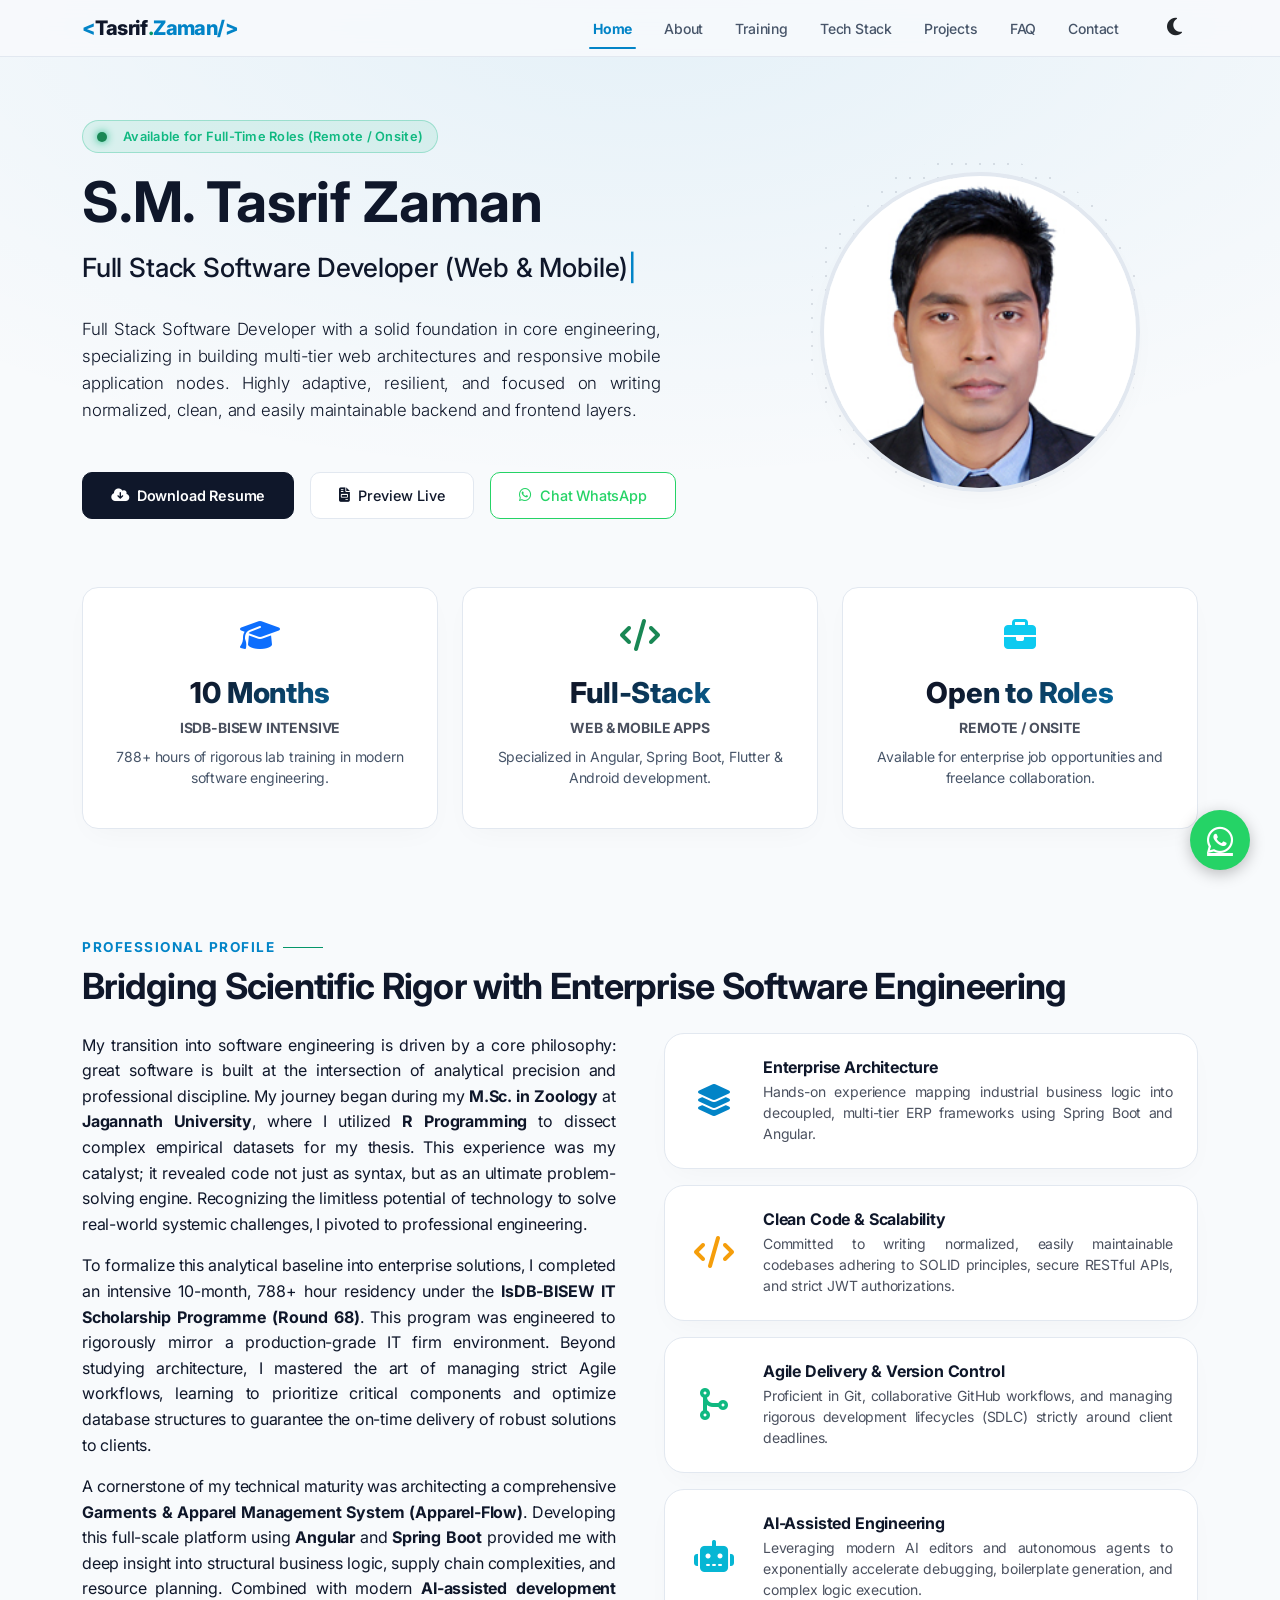
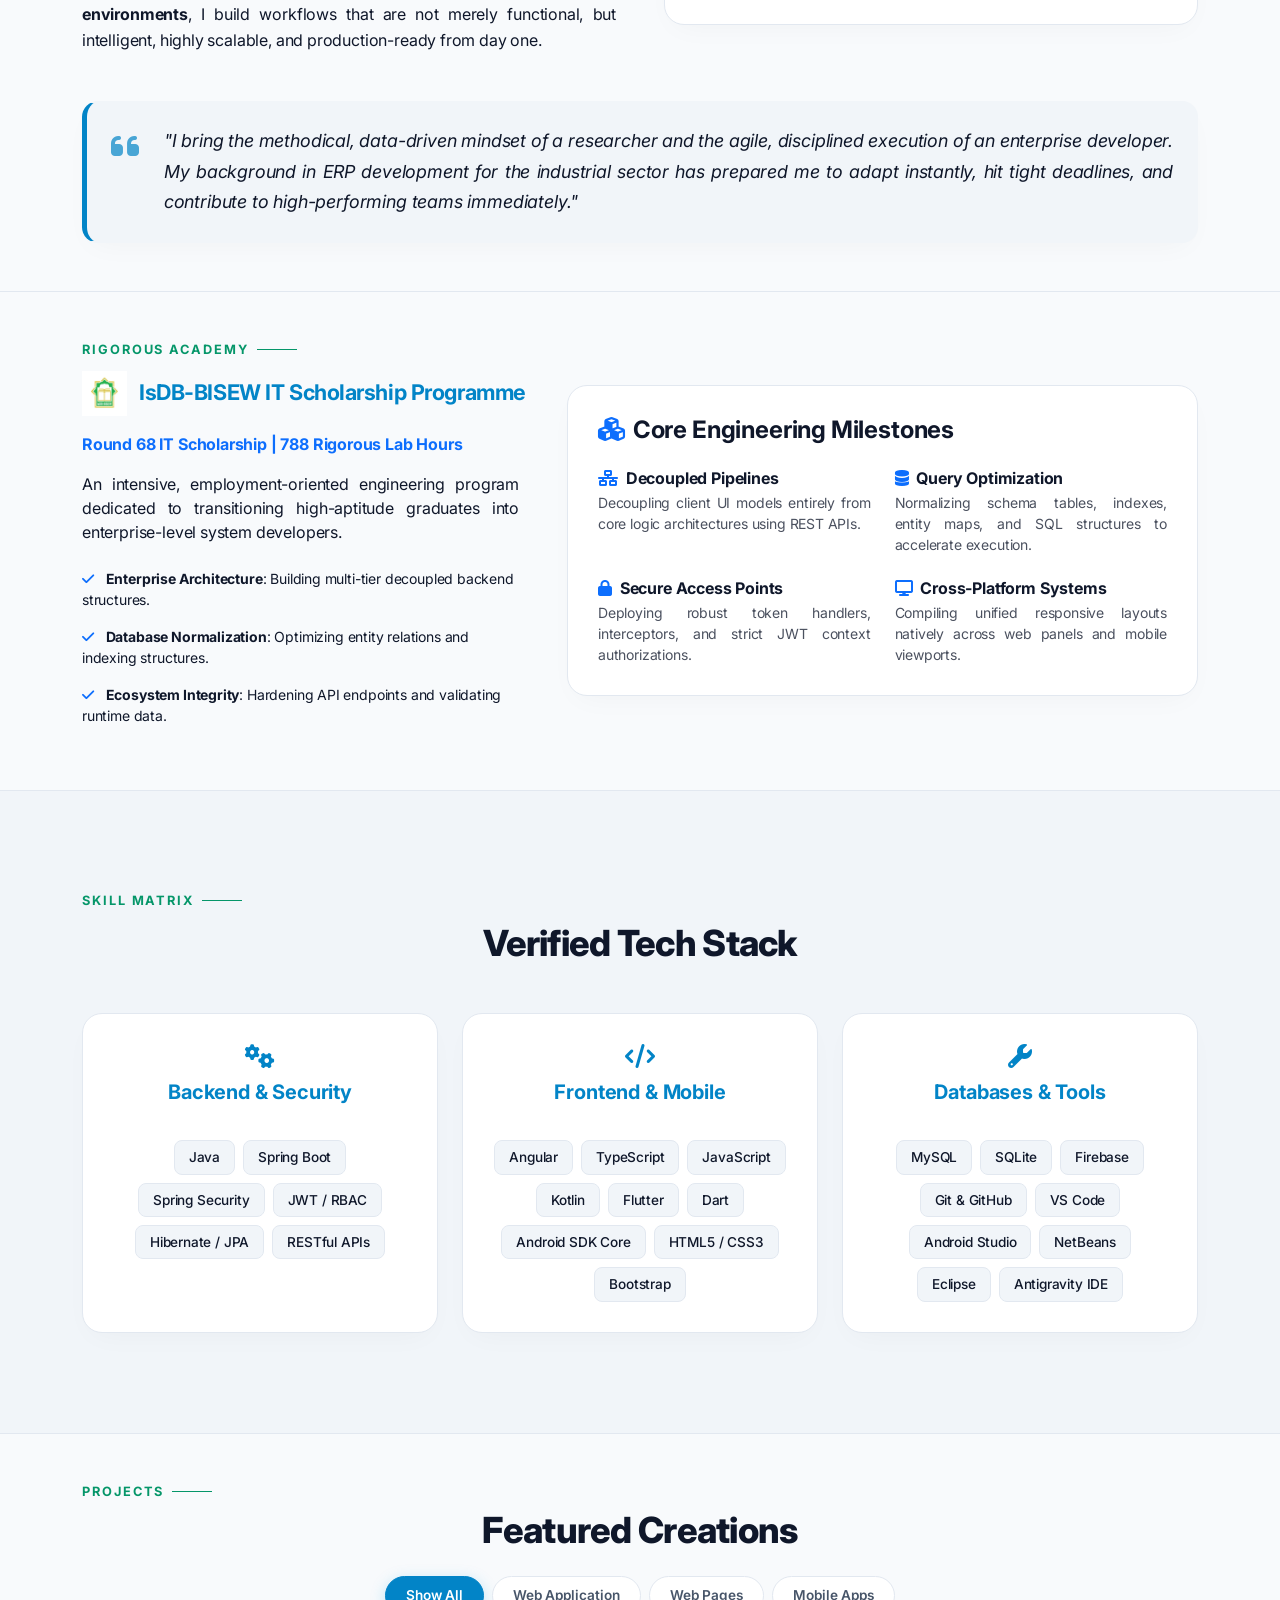
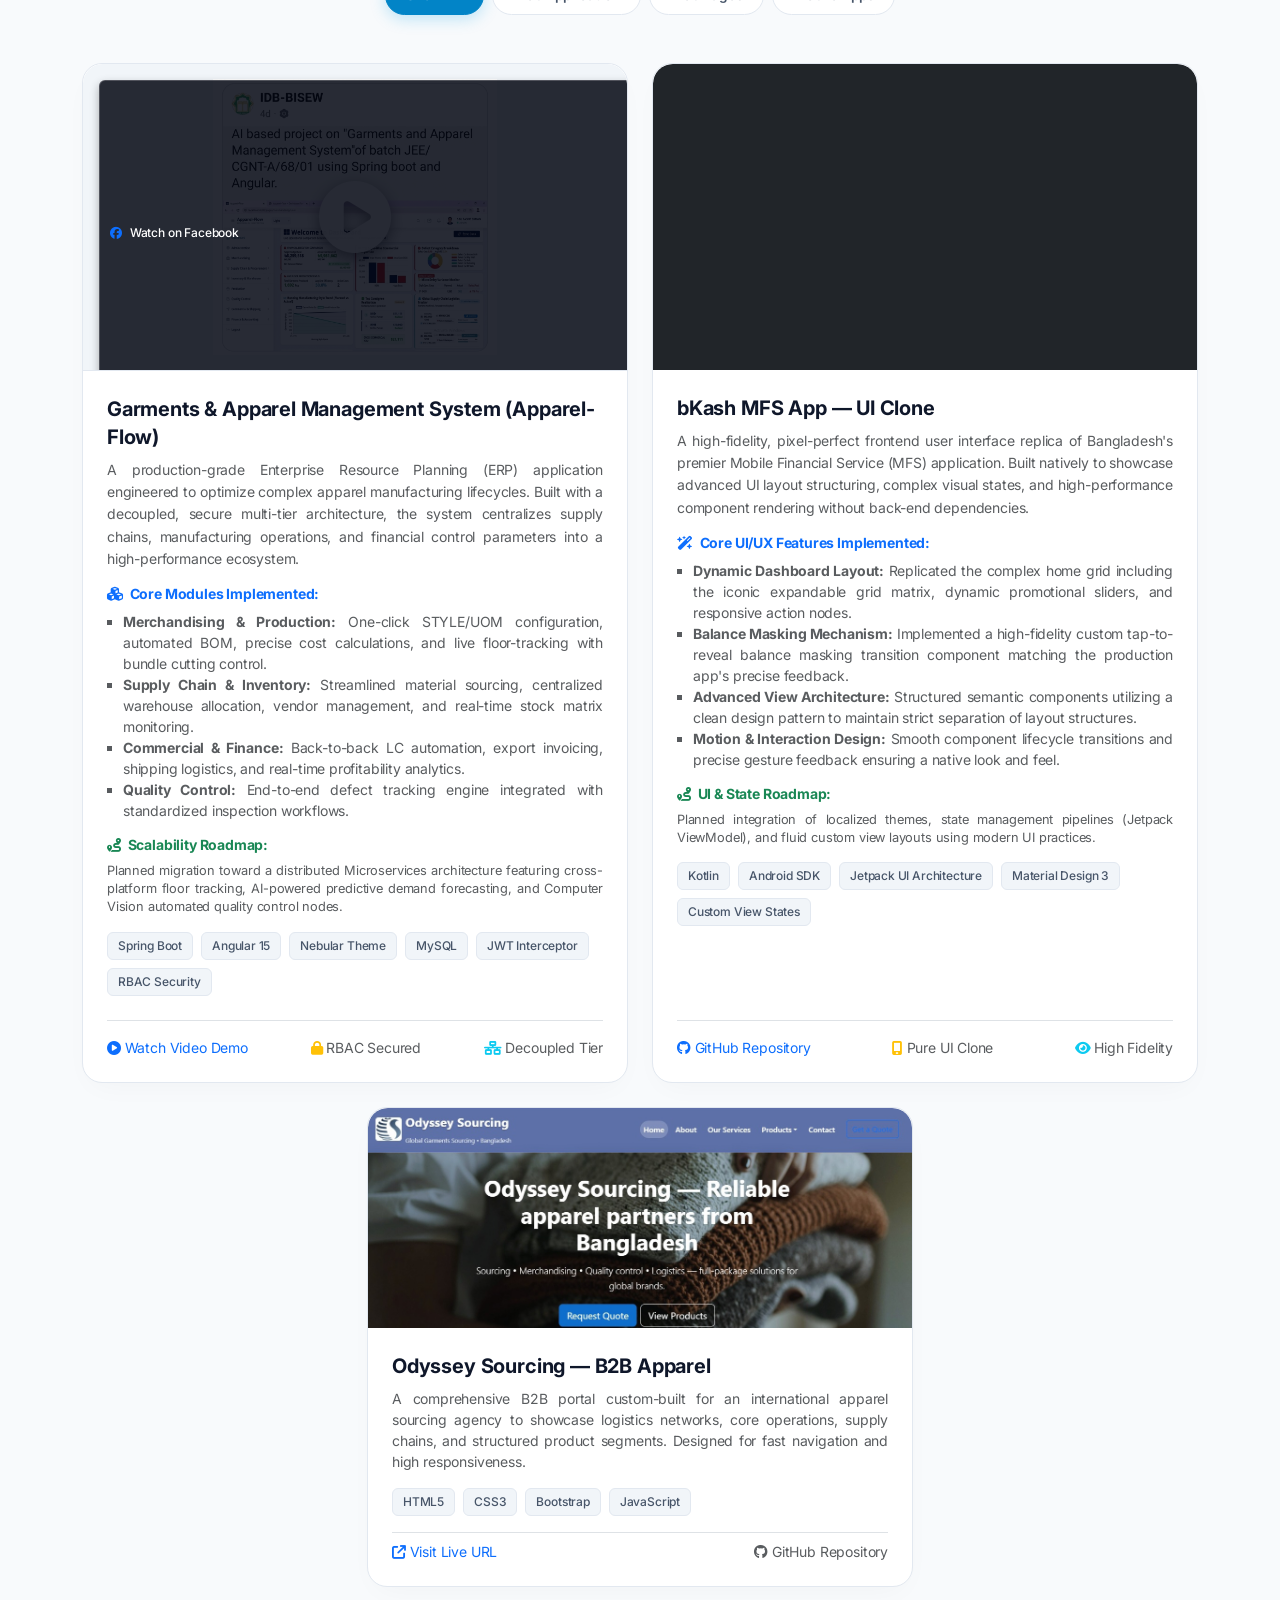
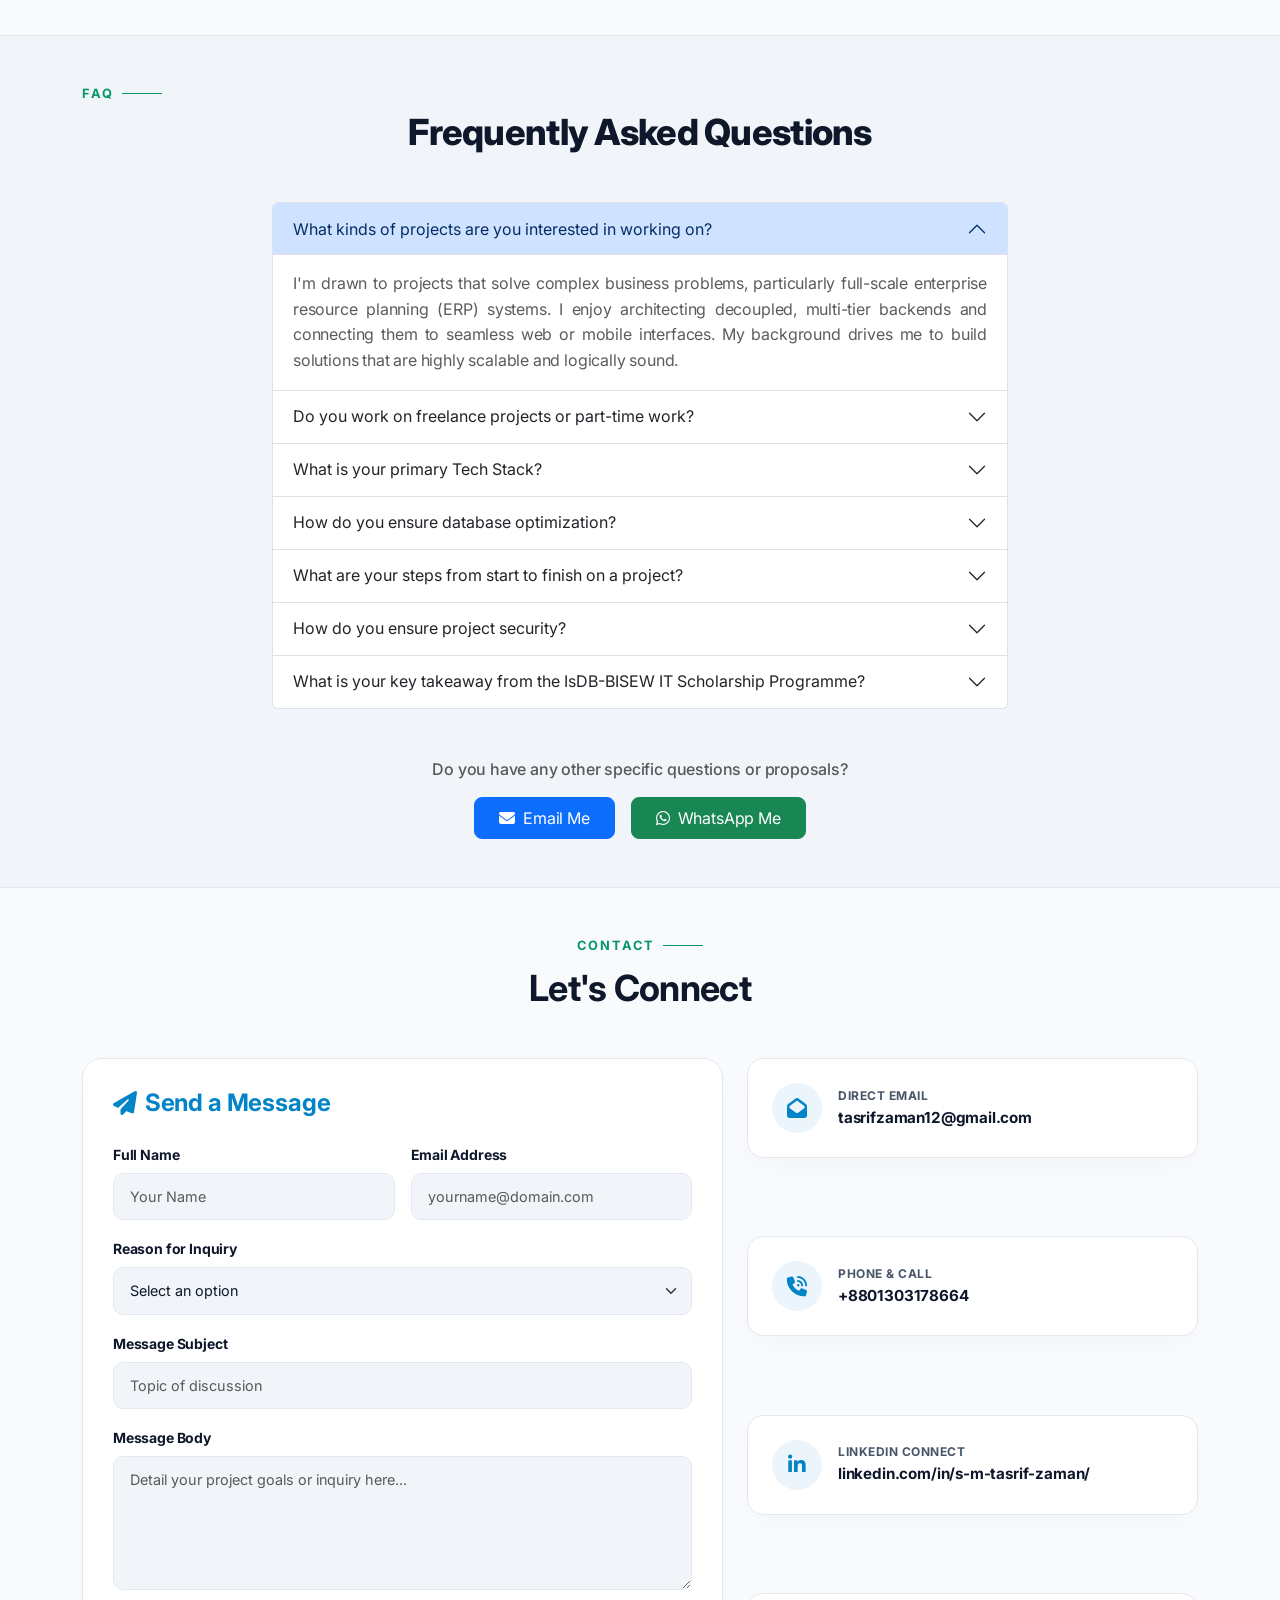
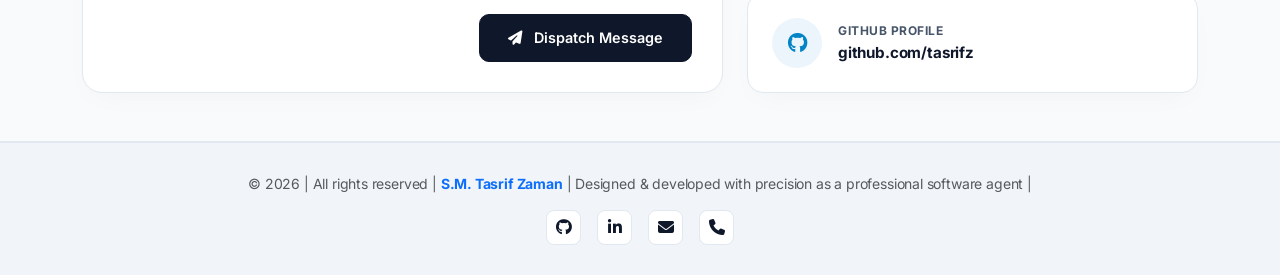
==== commit 88abf5aa: "updated version" ====
--- a/index.html
+++ b/index.html
@@ -87,7 +87,7 @@
                         <a class="nav-link" href="#projects">Projects</a>
                     </li>
                     <li class="nav-item">
-                        <a class="nav-link" href="#qualifications">Credentials</a>
+                        <a class="nav-link" href="#faq">FAQ</a>
                     </li>
                     <li class="nav-item">
                         <a class="nav-link" href="#contact">Contact</a>
@@ -786,27 +786,31 @@
         </div>
     </section>
     
-    <!-- Contact Section -->
+     <!-- Contact Section -->
 <section id="contact" class="section-target py-5">
     <div class="container">
-        <div class="section-headline">Contact</div>
-        <h2 class="section-title">Let's Connect</h2>
-
-        <div class="row g-4 mt-2">
-            <!-- Inquiry Form (Web3Forms Integration) -->
+        
+        <!-- Header Section (Centered) -->
+        <div class="text-center mb-5">
+            <div class="section-headline text-uppercase tracking-wider justify-content-center">Contact</div>
+            <h2 class="section-title fw-bold mt-1">Let's Connect</h2>
+        </div>
+
+        <div class="row g-4">
+            <!-- Left Side: Inquiry Form -->
             <div class="col-lg-7">
-                <div class="segment-box p-4 h-100 position-relative" style="background-color: var(--bg-secondary); border: 1px solid var(--border-subtle); border-radius: 20px;">
-                    <h3 class="h4 fw-bold mb-4 text-primary"><i class="fa-solid fa-paper-plane me-2"></i> Send a Message</h3>
+                <!-- Removed inline styles to let styles.css handle .segment-box seamlessly -->
+                <div class="segment-box h-100">
+                    <h3 class="h4 fw-bold mb-4 d-flex align-items-center" style="color: var(--accent-primary);">
+                        <i class="fa-solid fa-paper-plane me-2"></i> Send a Message
+                    </h3>
                     
-                    <!-- Form Submission Status Alert (Hidden by default) -->
+                    <!-- Form Submission Status Alert -->
                     <div id="form-status" class="alert d-none mb-4" role="alert" style="border-radius: 10px; font-size: 0.95rem;"></div>
 
                     <form id="contact-form" onsubmit="handleContactFormSubmit(event)">
-                        <!-- Web3Forms Access Key: You need to replace 'YOUR_ACCESS_KEY_HERE' -->
                         <input type="hidden" name="access_key" value="770d0c8e-61ed-48c6-a195-1b207dcc0a2e">
-                        <!-- Custom Email Subject -->
                         <input type="hidden" name="subject" value="New Inquiry from Portfolio Website">
-                        <!-- From Name -->
                         <input type="hidden" name="from_name" value="S.M. Tasrif Zaman Portfolio">
 
                         <div class="row g-3">
@@ -841,7 +845,8 @@
                             <input type="checkbox" name="botcheck" class="d-none" style="display: none;">
 
                             <div class="col-md-12 text-end mt-4">
-                                <button type="submit" id="submit-btn" class="btn btn-primary px-4 py-2" style="border-radius: 8px; transition: all 0.3s ease;">
+                                <!-- Replaced inline styled button with your custom .btn-primary-tech class -->
+                                <button type="submit" id="submit-btn" class="btn-primary-tech">
                                     <span id="btn-text"><i class="fa-solid fa-paper-plane me-2"></i> Dispatch Message</span>
                                     <span id="btn-spinner" class="spinner-border spinner-border-sm d-none" role="status" aria-hidden="true"></span>
                                 </button>
@@ -851,55 +856,58 @@
                 </div>
             </div>
 
-            <!-- Intent Cards -->
+            <!-- Right Side: Intent Cards -->
             <div class="col-lg-5">
                 <div class="d-flex flex-column h-100 justify-content-between gap-3">
+                    
                     <!-- Email Card -->
-                    <a href="https://mail.google.com/mail/?view=cm&fs=1&to=tasrifzaman12@gmail.com" target="_blank" class="intent-card p-3 text-decoration-none d-flex align-items-center gap-3 transition-hover" style="border-radius: 15px; margin-bottom: 0;">
-                        <div class="bg-primary bg-opacity-10 p-3 rounded-circle text-primary text-center d-flex justify-content-center align-items-center" style="width: 50px; height: 50px; flex-shrink: 0;">
+                    <a href="https://mail.google.com/mail/?view=cm&fs=1&to=tasrifzaman12@gmail.com" target="_blank" class="intent-card text-decoration-none d-flex align-items-center gap-3" style="margin-bottom: 0;">
+                        <div class="p-3 rounded-circle d-flex justify-content-center align-items-center" style="background-color: var(--accent-light); color: var(--accent-primary); width: 50px; height: 50px; flex-shrink: 0;">
                             <i class="fa-solid fa-envelope-open fa-lg"></i>
                         </div>
                         <div>
-                            <span class="small text-muted d-block text-uppercase fw-bold">Direct Email</span>
-                            <span class="text-main fw-bold small" style="color: var(--text-main);">tasrifzaman12@gmail.com</span>
+                            <span class="small d-block text-uppercase fw-bold" style="color: var(--text-muted); font-size: 0.75rem; letter-spacing: 0.5px;">Direct Email</span>
+                            <span class="fw-bold" style="color: var(--text-main); font-size: 0.95rem;">tasrifzaman12@gmail.com</span>
                         </div>
                     </a>
 
                     <!-- Phone Card -->
-                    <a href="tel:+8801303178664" class="intent-card p-3 text-decoration-none d-flex align-items-center gap-3 transition-hover" style="border-radius: 15px; margin-bottom: 0;">
-                        <div class="bg-primary bg-opacity-10 p-3 rounded-circle text-primary text-center d-flex justify-content-center align-items-center" style="width: 50px; height: 50px; flex-shrink: 0;">
+                    <a href="tel:+8801303178664" class="intent-card text-decoration-none d-flex align-items-center gap-3" style="margin-bottom: 0;">
+                        <div class="p-3 rounded-circle d-flex justify-content-center align-items-center" style="background-color: var(--accent-light); color: var(--accent-primary); width: 50px; height: 50px; flex-shrink: 0;">
                             <i class="fa-solid fa-phone-volume fa-lg"></i>
                         </div>
                         <div>
-                            <span class="small text-muted d-block text-uppercase fw-bold">Phone & Call</span>
-                            <span class="text-main fw-bold small" style="color: var(--text-main);">+8801303178664</span>
+                            <span class="small d-block text-uppercase fw-bold" style="color: var(--text-muted); font-size: 0.75rem; letter-spacing: 0.5px;">Phone & Call</span>
+                            <span class="fw-bold" style="color: var(--text-main); font-size: 0.95rem;">+8801303178664</span>
                         </div>
                     </a>
 
                     <!-- LinkedIn Card -->
-                    <a href="https://bd.linkedin.com/in/s-m-tasrif-zaman" target="_blank" class="intent-card p-3 text-decoration-none d-flex align-items-center gap-3 transition-hover" style="border-radius: 15px; margin-bottom: 0;">
-                        <div class="bg-primary bg-opacity-10 p-3 rounded-circle text-primary text-center d-flex justify-content-center align-items-center" style="width: 50px; height: 50px; flex-shrink: 0;">
+                    <a href="https://bd.linkedin.com/in/s-m-tasrif-zaman" target="_blank" class="intent-card text-decoration-none d-flex align-items-center gap-3" style="margin-bottom: 0;">
+                        <div class="p-3 rounded-circle d-flex justify-content-center align-items-center" style="background-color: var(--accent-light); color: var(--accent-primary); width: 50px; height: 50px; flex-shrink: 0;">
                             <i class="fa-brands fa-linkedin-in fa-lg"></i>
                         </div>
                         <div>
-                            <span class="small text-muted d-block text-uppercase fw-bold">LinkedIn Connect</span>
-                            <span class="text-main fw-bold small" style="color: var(--text-main);">linkedin.com/in/s-mtasrif-zaman/</span>
+                            <span class="small d-block text-uppercase fw-bold" style="color: var(--text-muted); font-size: 0.75rem; letter-spacing: 0.5px;">LinkedIn Connect</span>
+                            <span class="fw-bold" style="color: var(--text-main); font-size: 0.95rem;">linkedin.com/in/s-m-tasrif-zaman/</span>
                         </div>
                     </a>
 
                     <!-- GitHub Card -->
-                    <a href="https://github.com/tasrifz" target="_blank" class="intent-card p-3 text-decoration-none d-flex align-items-center gap-3 transition-hover" style="border-radius: 15px; margin-bottom: 0;">
-                        <div class="bg-primary bg-opacity-10 p-3 rounded-circle text-primary text-center d-flex justify-content-center align-items-center" style="width: 50px; height: 50px; flex-shrink: 0;">
+                    <a href="https://github.com/tasrifz" target="_blank" class="intent-card text-decoration-none d-flex align-items-center gap-3" style="margin-bottom: 0;">
+                        <div class="p-3 rounded-circle d-flex justify-content-center align-items-center" style="background-color: var(--accent-light); color: var(--accent-primary); width: 50px; height: 50px; flex-shrink: 0;">
                             <i class="fa-brands fa-github fa-lg"></i>
                         </div>
                         <div>
-                            <span class="small text-muted d-block text-uppercase fw-bold">GitHub Profile</span>
-                            <span class="text-main fw-bold small" style="color: var(--text-main);">github.com/tasrifz</span>
+                            <span class="small d-block text-uppercase fw-bold" style="color: var(--text-muted); font-size: 0.75rem; letter-spacing: 0.5px;">GitHub Profile</span>
+                            <span class="fw-bold" style="color: var(--text-main); font-size: 0.95rem;">github.com/tasrifz</span>
                         </div>
                     </a>
-                </div>
-            </div>
-        </div>
+                    
+                </div>
+            </div>
+        </div>
+
     </div>
 </section>
    
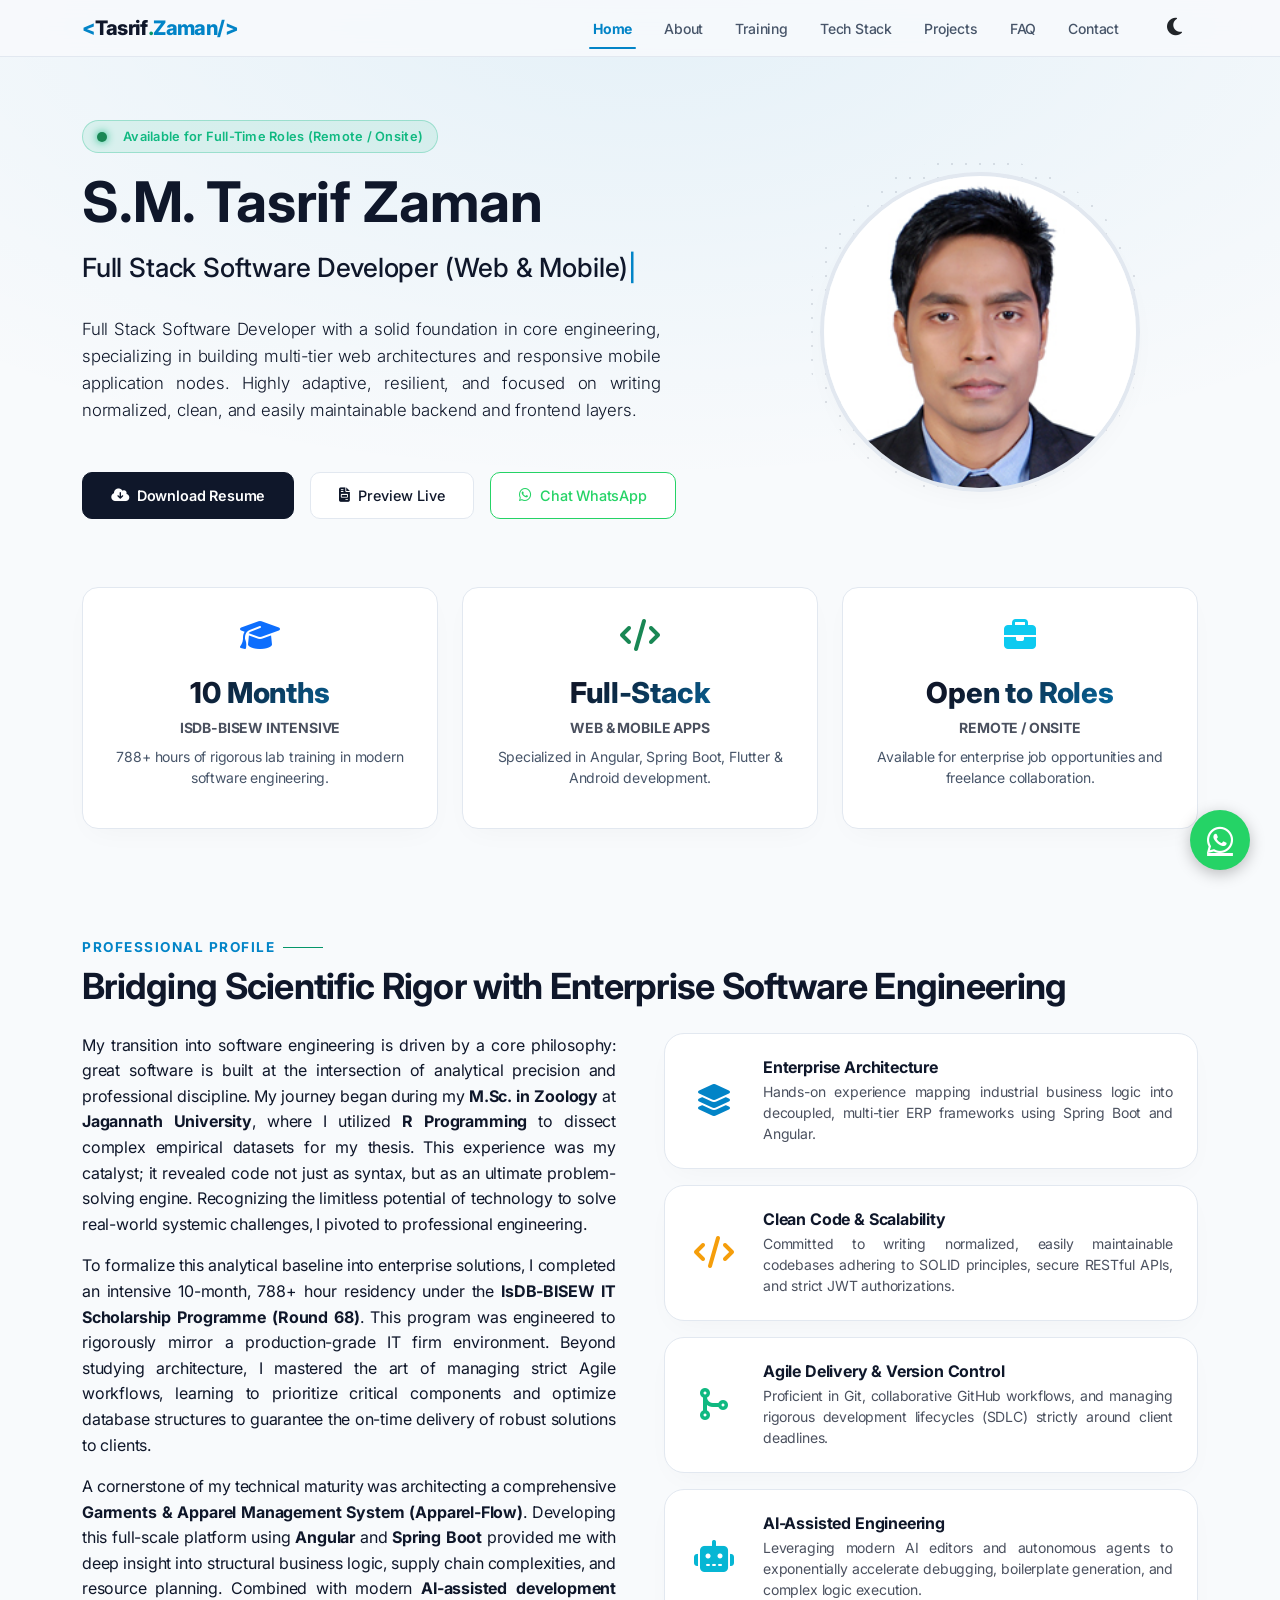
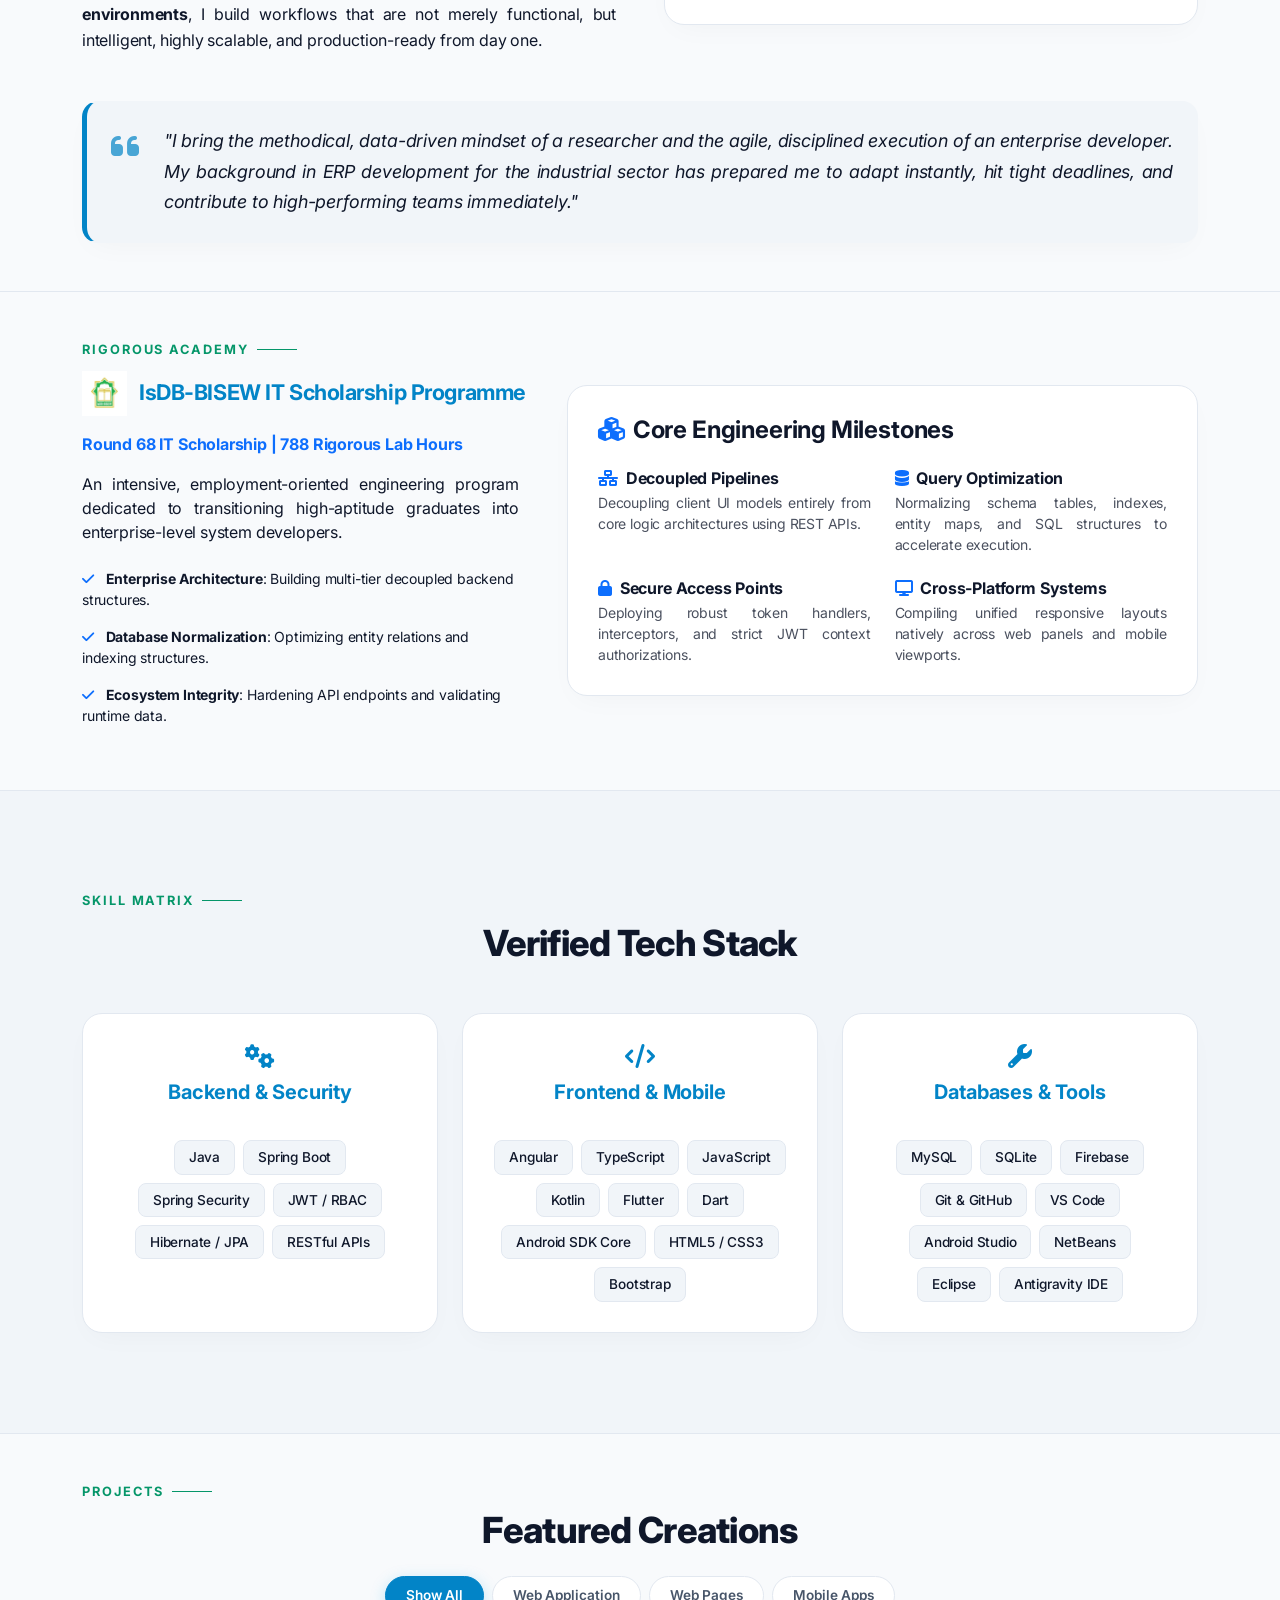
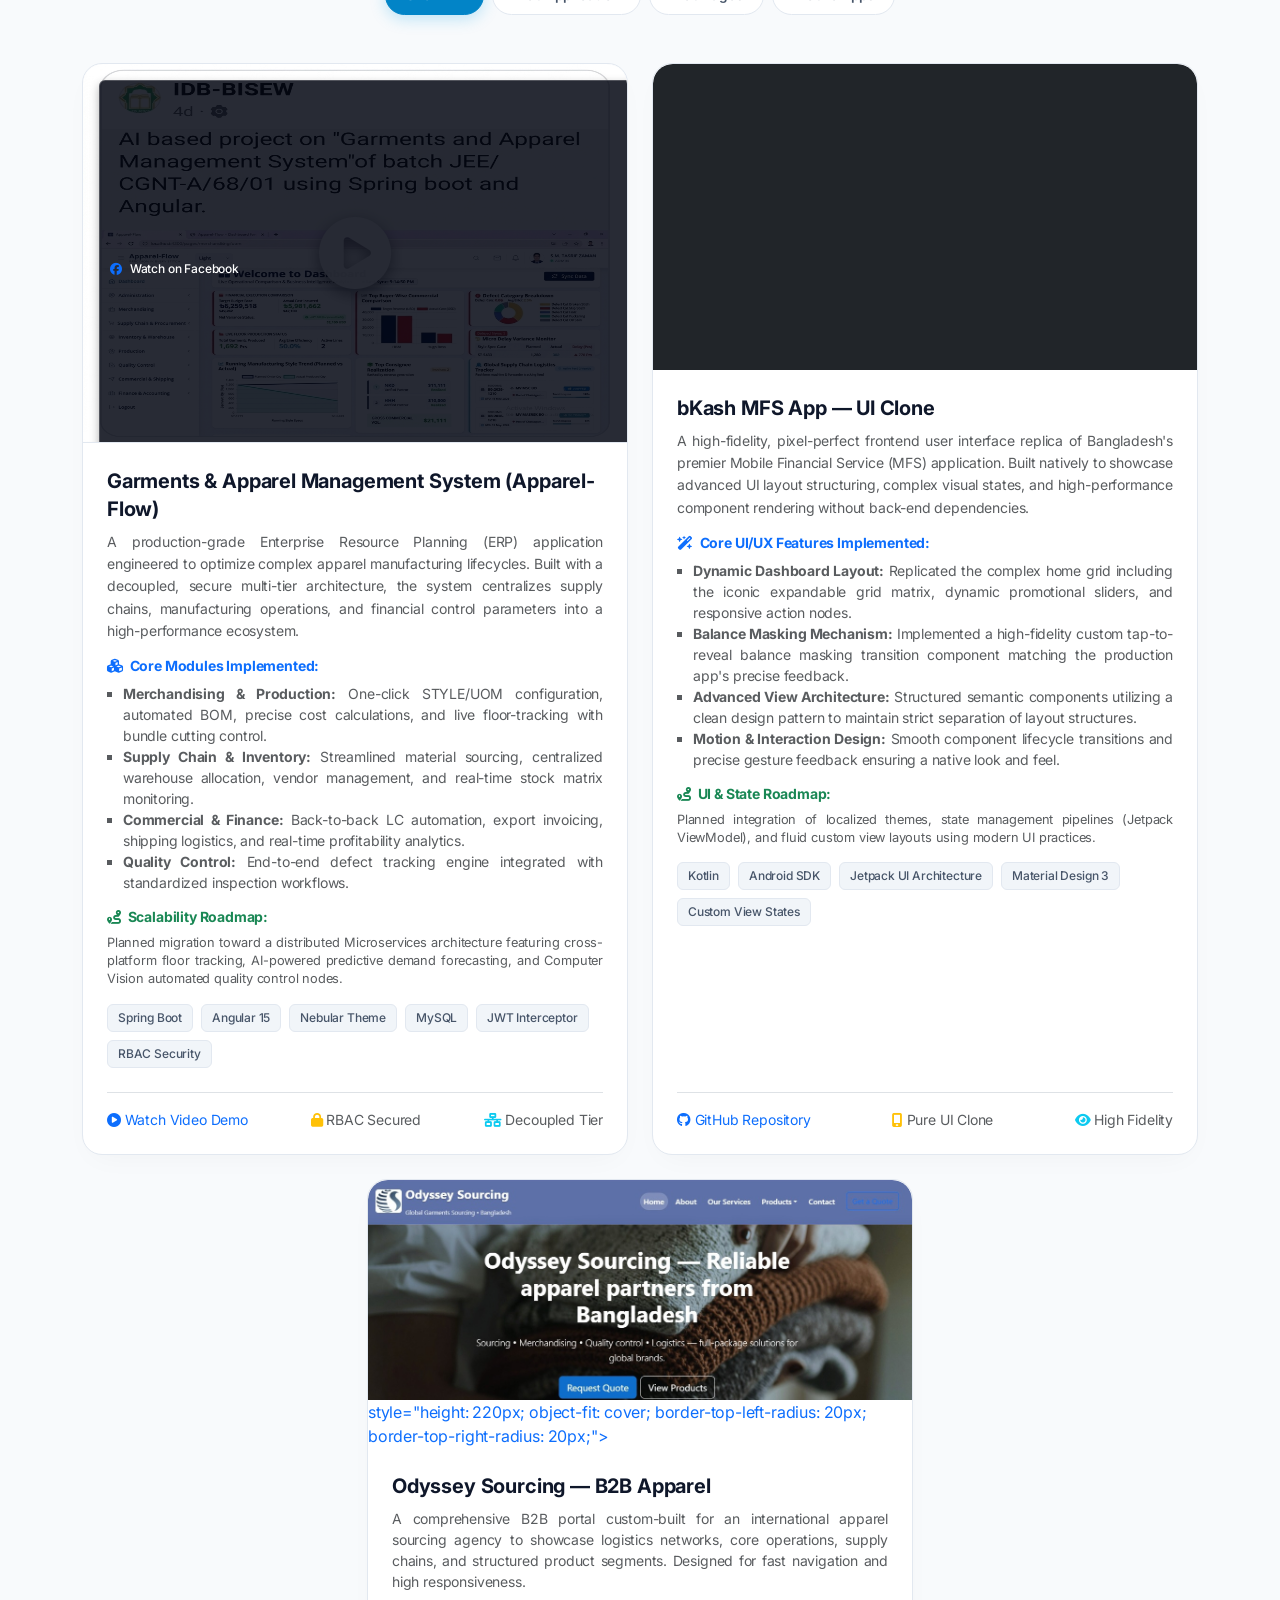
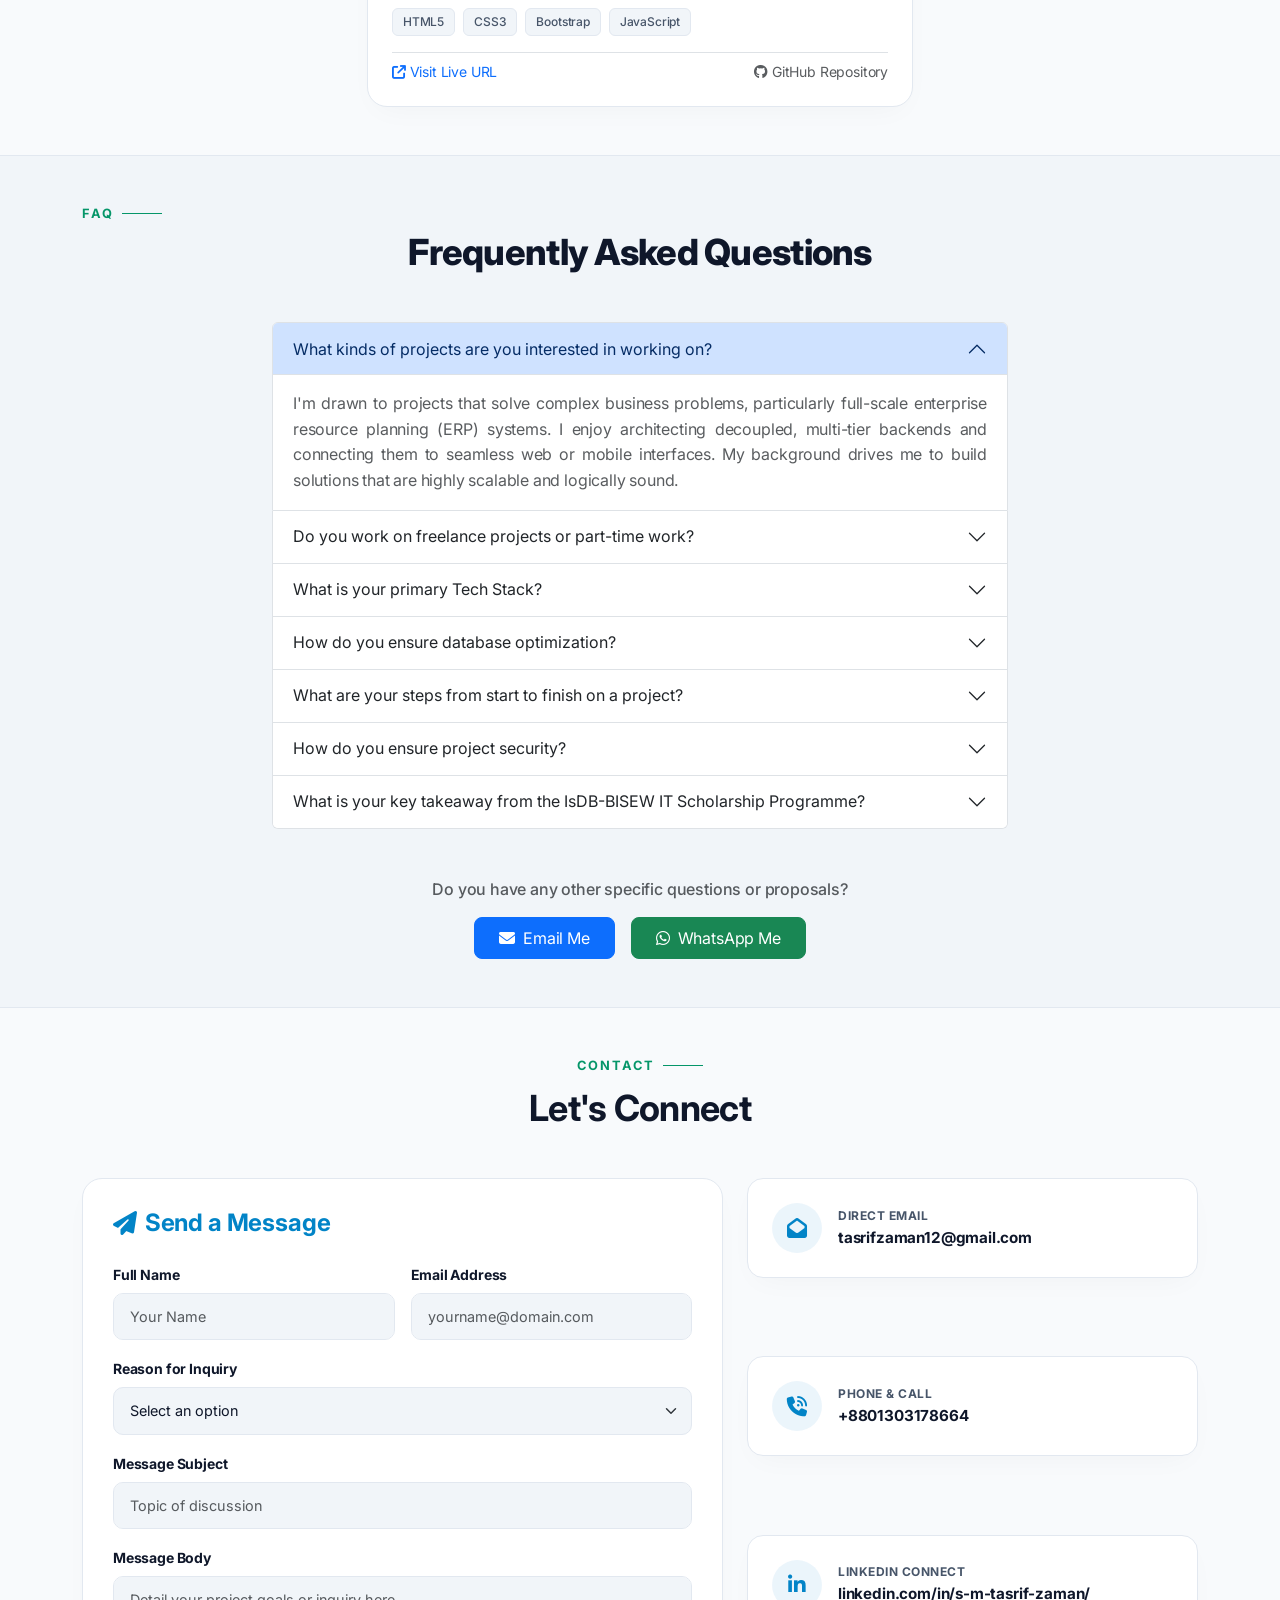
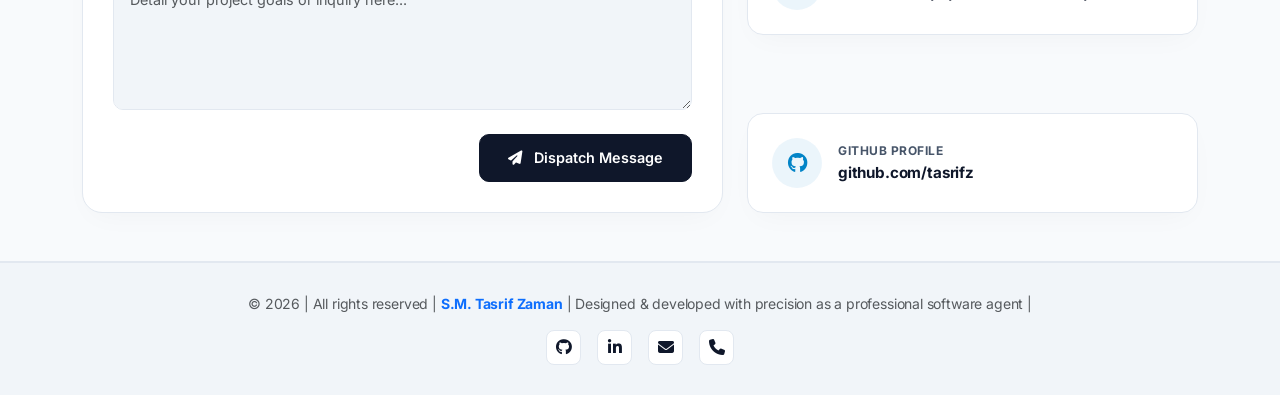
==== commit c0b06259: "implement SEO meta tags, canonical link, and sitemap.xml" ====
--- a/index.html
+++ b/index.html
@@ -4,31 +4,50 @@
 <head>
     <meta charset="UTF-8">
     <meta name="viewport" content="width=device-width, initial-scale=1.0">
-    <title>S.M. Tasrif Zaman | Full Stack Software Developer Portfolio</title>
-    <meta name="description"
-        content="Professional portfolio of S.M. Tasrif Zaman, a Full Stack Software Developer specializing in Web & Mobile Applications with Spring Boot, Angular, and Flutter.">
-
     
-        <!-- Favicon Integration -->
+    <!-- Professional Title & Meta Description -->
+    <title>S.M. Tasrif Zaman | Full Stack Developer | Android, Kotlin, Flutter & Spring Boot Expert</title>
+    <meta name="description" content="Portfolio of S.M. Tasrif Zaman, a professional Full Stack Software Developer specializing in Android, Kotlin, Flutter, Spring Boot, and Angular development. Building scalable enterprise solutions and responsive mobile applications. Available for new opportunities.">
+    
+    <!-- SEO Keywords -->
+    <meta name="keywords" content="S.M. Tasrif Zaman, Full Stack Developer, Android Developer, Kotlin Developer, Flutter Developer, Spring Boot Expert, Angular Web Developer, Enterprise Software Architect, Software Engineer Bangladesh, Mobile App Development, Java Developer">
+    
+    <!-- Canonical Tag (Critical for preventing duplicate content issues) -->
+    <link rel="canonical" href="https://tasrifz.github.io/my-portfolio/" />
+    
+    <!-- Social Media Preview Tags (Open Graph) -->
+    <meta property="og:title" content="S.M. Tasrif Zaman | Full Stack Developer | Android, Flutter & Spring Boot">
+    <meta property="og:description" content="Professional portfolio showcasing expertise in Android, Kotlin, Flutter, Spring Boot, and Angular development.">
+    <meta property="og:url" content="https://tasrifz.github.io/my-portfolio/">
+    <meta property="og:type" content="website">
+
+    <!-- Favicon -->
     <link rel="icon" type="image/x-icon" href="assets/img/tasrif.png">
     <link rel="shortcut icon" type="image/x-icon" href="assets/img/tasrif.png">
 
-    <!-- Google Fonts: Inter -->
+    <!-- Schema Markup (Professional Profile Identity) -->
+    <script type="application/ld+json">
+    {
+      "@context": "https://schema.org/",
+      "@type": "Person",
+      "name": "S.M. Tasrif Zaman",
+      "url": "https://tasrifz.github.io/my-portfolio/",
+      "jobTitle": "Full Stack Software Developer",
+      "sameAs": [
+        "https://bd.linkedin.com/in/s-m-tasrif-zaman",
+        "https://github.com/tasrifz"
+      ]
+    }
+    </script>
+
+    <!-- External Resources -->
     <link rel="preconnect" href="https://fonts.googleapis.com">
     <link rel="preconnect" href="https://fonts.gstatic.com" crossorigin>
-    <link href="https://fonts.googleapis.com/css2?family=Inter:wght@300;400;500;600;700;800&display=swap"
-        rel="stylesheet">
-
-    <!-- Bootstrap 5 CSS -->
+    <link href="https://fonts.googleapis.com/css2?family=Inter:wght@300;400;500;600;700;800&display=swap" rel="stylesheet">
     <link href="https://cdn.jsdelivr.net/npm/bootstrap@5.3.2/dist/css/bootstrap.min.css" rel="stylesheet">
-
-    <!-- Font Awesome 6 for Premium Icons -->
     <link rel="stylesheet" href="https://cdnjs.cloudflare.com/ajax/libs/font-awesome/6.4.2/css/all.min.css">
-
-    <!-- Custom Style Sheet -->
     <link rel="stylesheet" href="assets/style/style.css">
 </head>
-
 <body>
 
     <!-- Preloader Screen -->
@@ -142,7 +161,7 @@
 
                 <div class="col-lg-5 text-center order-1 order-lg-2">
                     <div class="profile-wrapper">
-                        <img src="assets/img/Tasrif_Zaman.jpg" alt="S.M. Tasrif Zaman" class="profile-img">
+                       <img src="assets/img/Tasrif_Zaman.jpg" alt="S.M. Tasrif Zaman - Full Stack Software Developer Portfolio" class="profile-img">
                     </div>
                 </div>
             </div>
@@ -490,7 +509,7 @@
                         <a href="https://www.facebook.com/share/v/18kKUzob7Z/" target="_blank" class="ratio ratio-16x9 d-block text-decoration-none position-relative" 
                         style="background-color: var(--bg-secondary); border-top-left-radius: 20px; border-top-right-radius: 20px; overflow: hidden; border-bottom: 1px solid var(--border-subtle);">
                             
-                            <img src="assets/img/apparel-flow.png" alt="Apparel-Flow Demo" class="w-100 h-100" 
+                           <img src="assets/img/apparel-flow.png" alt="Apparel-Flow ERP System built with Angular and Spring Boot" class="w-100 h-100">
                                 style="object-fit: contain; padding: 15px; transition: transform 0.4s ease;" 
                                 onmouseover="this.style.transform='scale(1.05)'" 
                                 onmouseout="this.style.transform='scale(1)'">
@@ -621,7 +640,7 @@
                     <!-- (Odyssey Sourcing Card remains properly structures as before) -->
                     <div class="project-card d-flex flex-column h-100">
                         <a href="https://tasrifz.github.io/odyssey-sourcing/" target="_blank" class="d-block text-decoration-none">
-                            <img src="assets/img/Odyssey_Sourcing.jpeg" alt="Odyssey Sourcing" class="img-fluid w-100" 
+                            <img src="assets/img/Odyssey_Sourcing.jpeg" alt="Odyssey Sourcing B2B Apparel Agency Website - Designed with HTML, CSS, and Bootstrap" class="img-fluid w-100" style="height: 220px; object-fit: cover; border-top-left-radius: 20px; border-top-right-radius: 20px;">
                                 style="height: 220px; object-fit: cover; border-top-left-radius: 20px; border-top-right-radius: 20px;">
                         </a>
                         <div class="p-4 d-flex flex-column flex-grow-1">
--- a/assets/style/style.css
+++ b/assets/style/style.css
@@ -57,6 +57,24 @@
     overflow-x: hidden;
 }
 
+/* 
+======================================================
+  HAMBURGER MENU ICON FIX (LIGHT/DARK MODE VISIBILITY)
+======================================================
+*/
+
+.navbar-toggler-icon {
+    transition: filter 0.35s ease;
+}
+
+[data-theme="light"] .navbar-toggler-icon {
+    filter: invert(1) hue-rotate(180deg) brightness(0.2); 
+}
+
+[data-theme="light"] .navbar-toggler:focus {
+    box-shadow: 0 0 0 0.25rem rgba(15, 23, 42, 0.25);
+}
+
 /* Scrollbar Customization */
 ::-webkit-scrollbar {
     width: 8px;
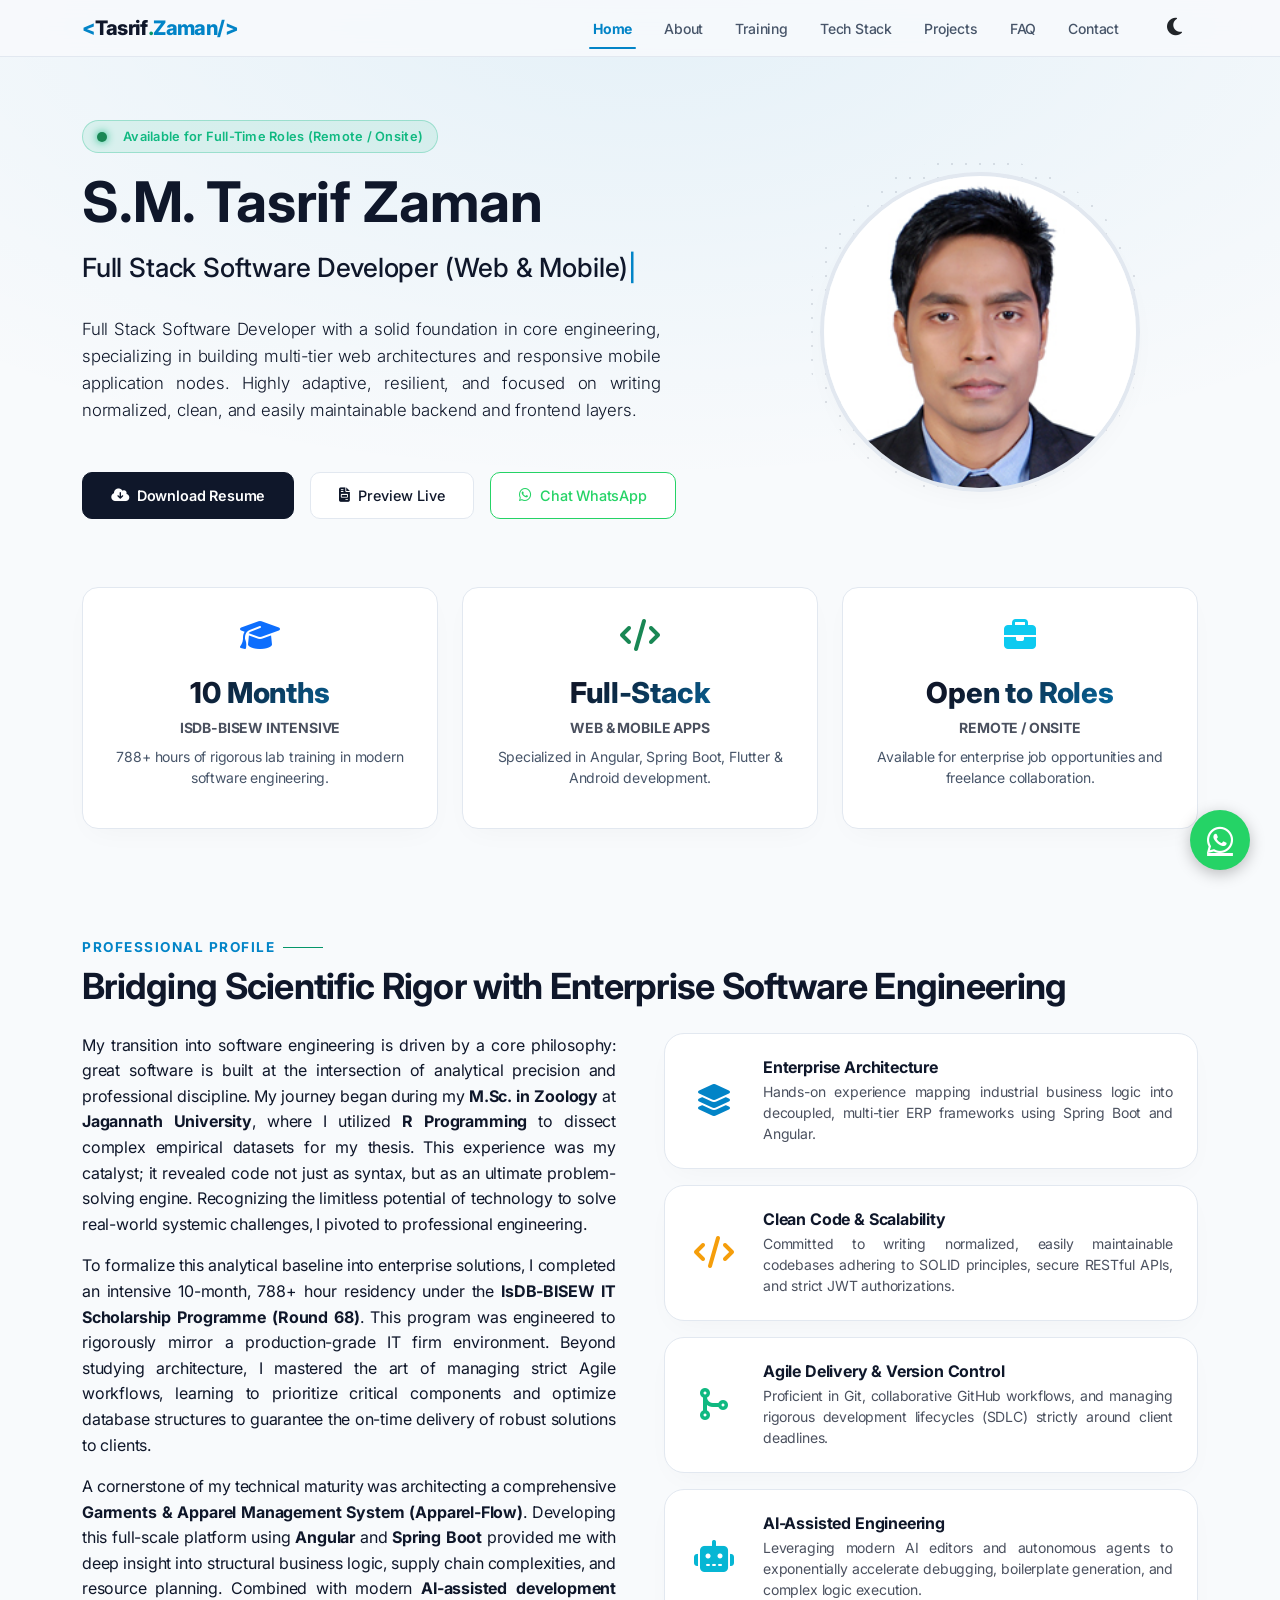
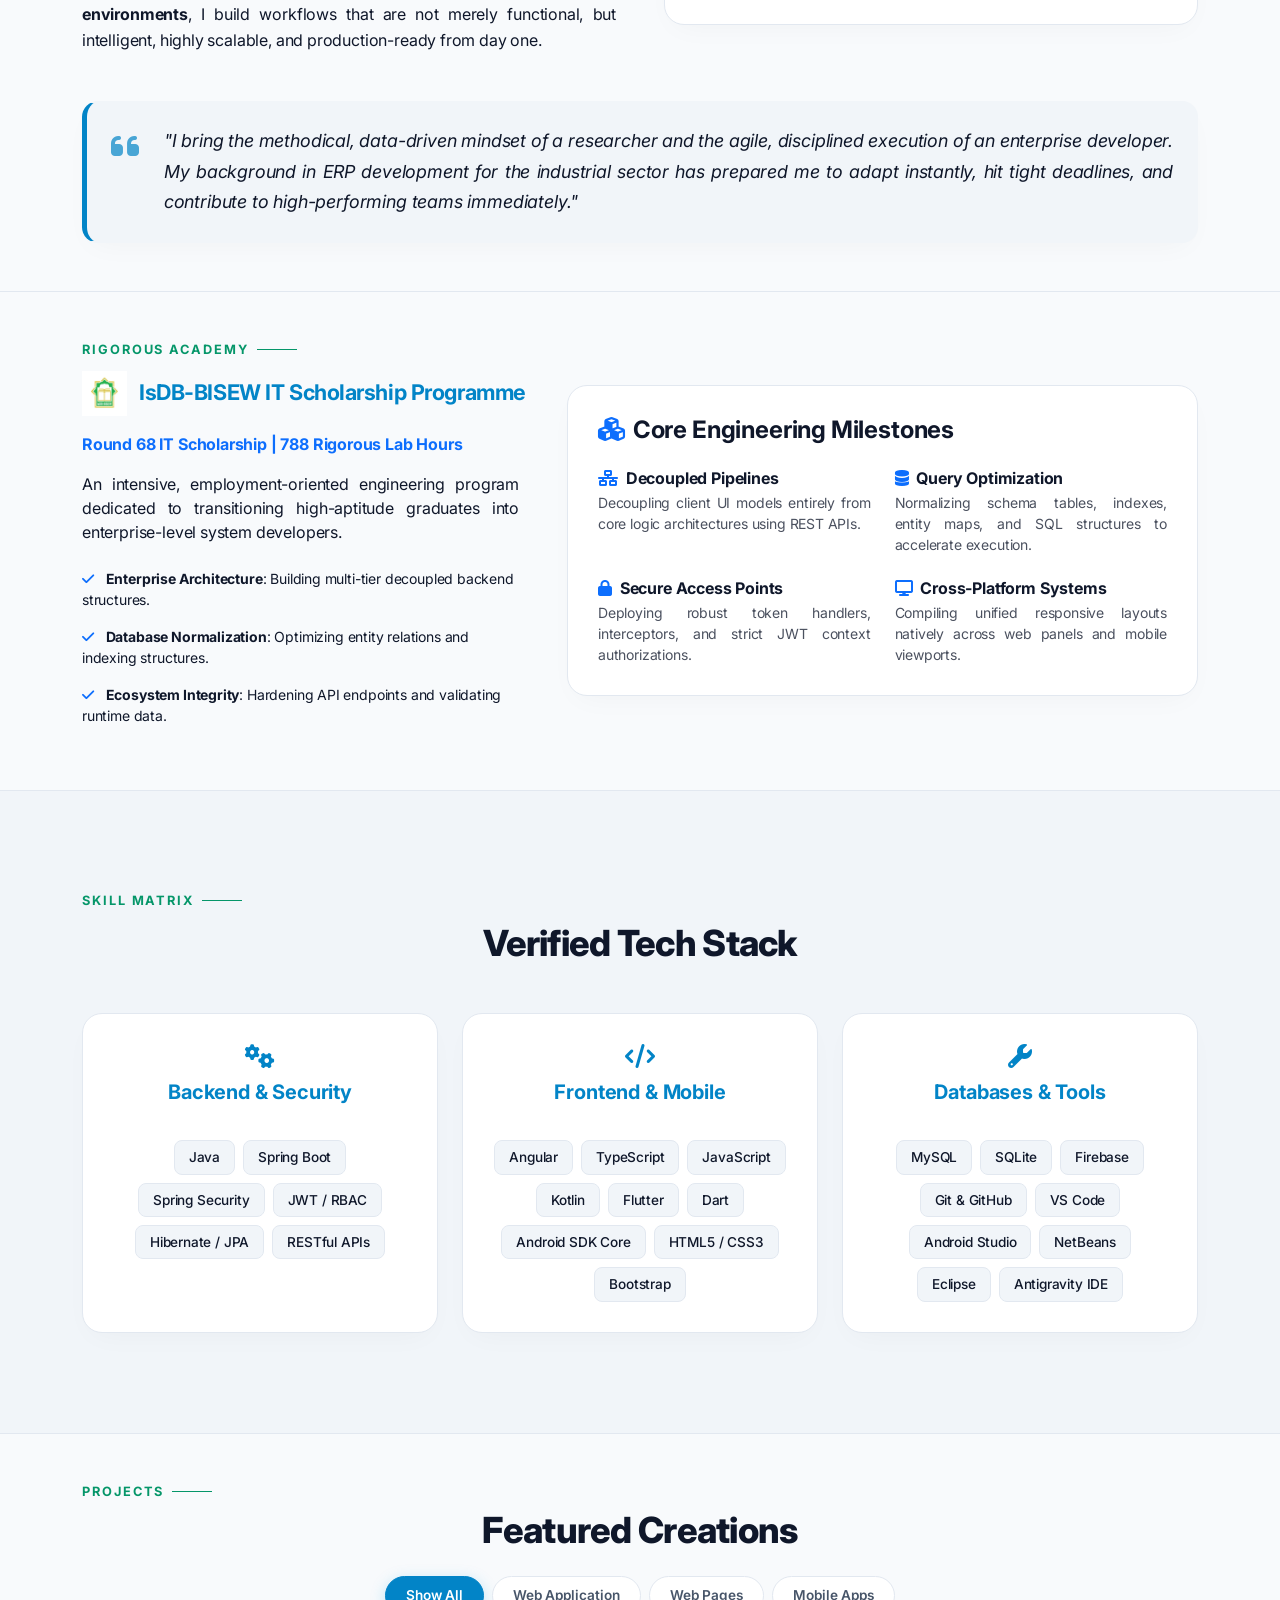
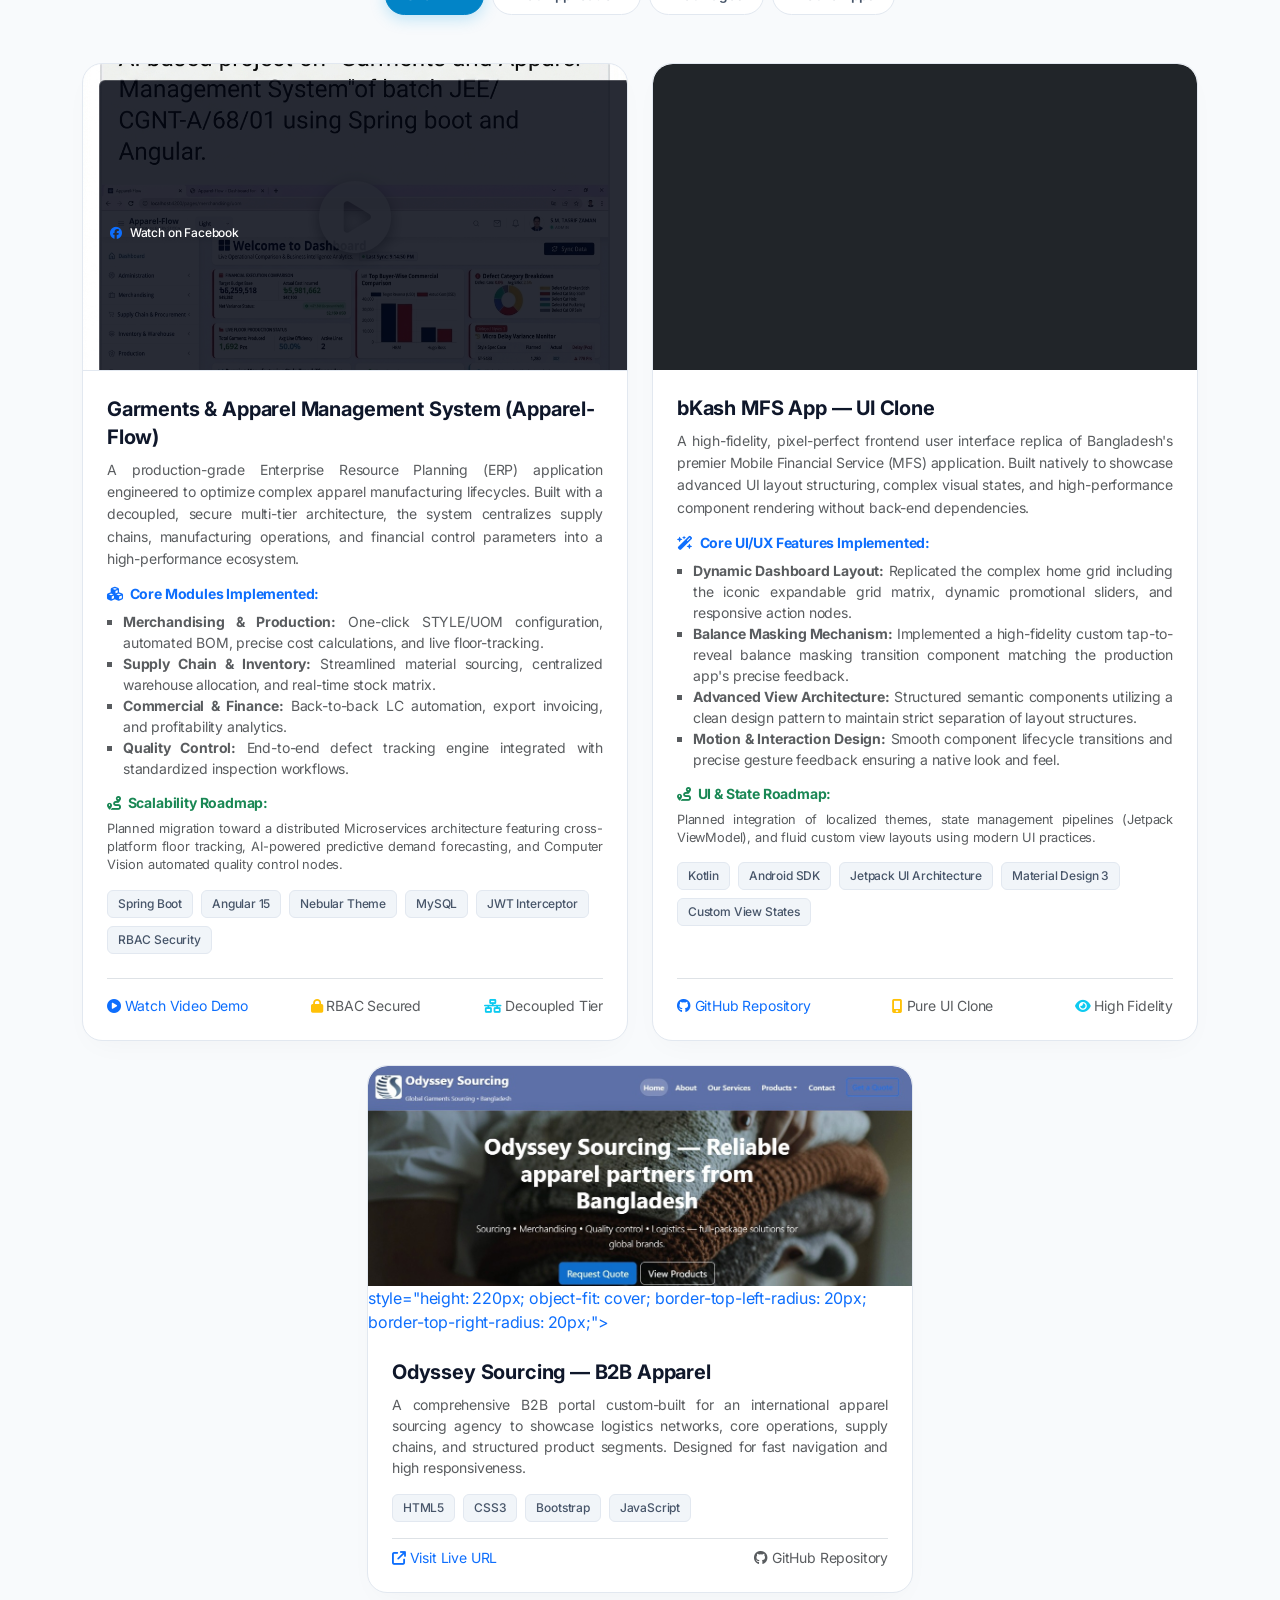
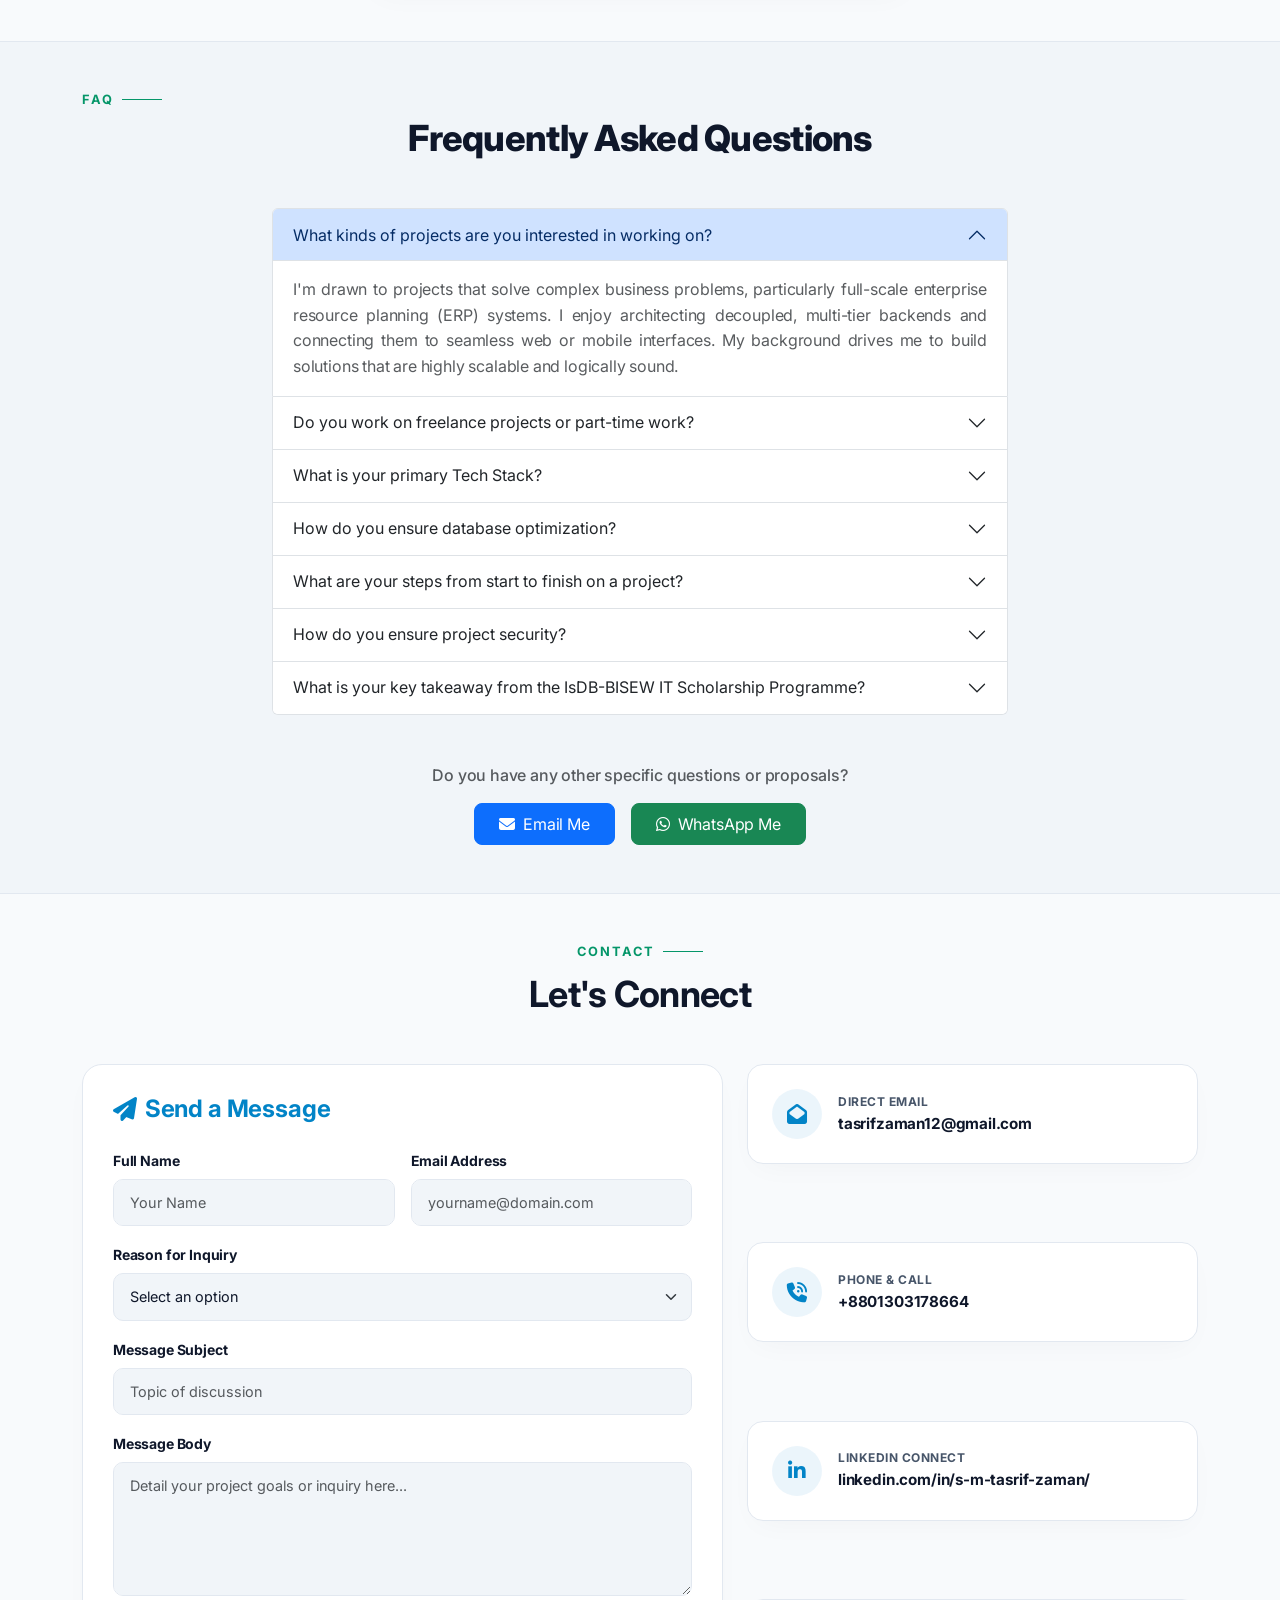
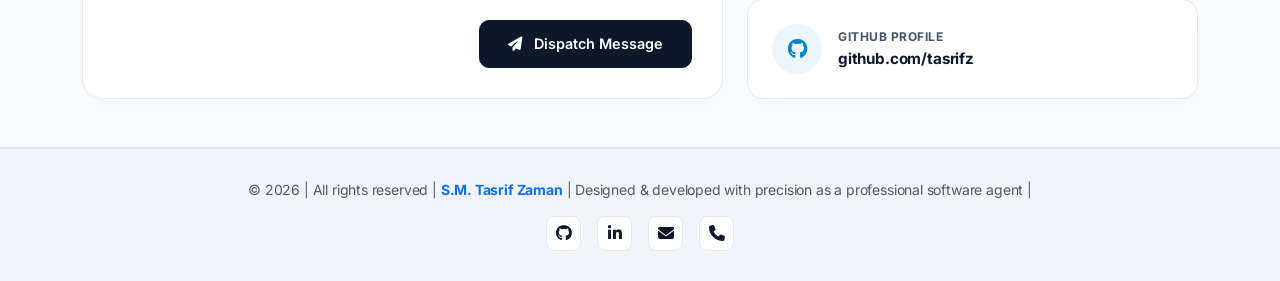
==== commit 7496ca45: "Updated Project section" ====
--- a/index.html
+++ b/index.html
@@ -503,77 +503,76 @@
             <div class="row g-4 justify-content-center">
 
                 <!-- Project 1: Garments & Apparel Management System (Apparel-Flow) -->
-                <div class="col-lg-6 col-md-6 project-item" data-category="web-app">
-                    <div class="project-card d-flex flex-column h-100">
-                        <!-- Premium Image Thumbnail matching 16:9 Ratio of Video perfectly -->
-                        <a href="https://www.facebook.com/share/v/18kKUzob7Z/" target="_blank" class="ratio ratio-16x9 d-block text-decoration-none position-relative" 
-                        style="background-color: var(--bg-secondary); border-top-left-radius: 20px; border-top-right-radius: 20px; overflow: hidden; border-bottom: 1px solid var(--border-subtle);">
-                            
-                           <img src="assets/img/apparel-flow.png" alt="Apparel-Flow ERP System built with Angular and Spring Boot" class="w-100 h-100">
-                                style="object-fit: contain; padding: 15px; transition: transform 0.4s ease;" 
-                                onmouseover="this.style.transform='scale(1.05)'" 
-                                onmouseout="this.style.transform='scale(1)'">
-                            
-                            <!-- Play Button Overlay -->
-                            <div class="position-absolute top-50 start-50 translate-middle d-flex align-items-center justify-content-center" style="pointer-events: none;">
-                                <i class="fa-solid fa-circle-play" style="color: whitesmoke; font-size: 4.5rem; opacity: 0.95; text-shadow: 0 5px 15px rgba(0,0,0,0.5);"></i>
-                            </div>
-                            
-                            <!-- Premium Video Badge -->
-                            <span class="badge-outline position-absolute bottom-0 end-0 m-3 d-flex align-items-center" 
-                                style="background: rgba(3, 7, 18, 0.85); color: #fff; border-color: rgba(255,255,255,0.2); box-shadow: 0 4px 10px rgba(0,0,0,0.3);">
-                                <i class="fa-brands fa-facebook text-primary me-2"></i> Watch on Facebook
-                            </span>
-                        </a>
-                        
-                        <div class="p-4 d-flex flex-column flex-grow-1">
-                            <h6 class="fw-bold mb-2" style="font-size: 1.25rem; line-height: 1.4;">Garments & Apparel Management System (Apparel-Flow)</h6>
-                            
-                            <!-- Highly Impressive Professional Technical Description -->
-                            <p class="text-muted small mb-3" style="text-align: justify; line-height: 1.6;">
-                                A production-grade Enterprise Resource Planning (ERP) application engineered to optimize complex apparel manufacturing lifecycles. Built with a decoupled, secure multi-tier architecture, the system centralizes supply chains, manufacturing operations, and financial control parameters into a high-performance ecosystem.
-                            </p>
-                            
-                            <!-- Core System Modules Bulletins -->
-                            <div class="mb-3">
-                                <h6 class="fw-bold small mb-2 text-primary"><i class="fa-solid fa-cubes me-1"></i> Core Modules Implemented:</h6>
-                                <ul class="text-muted small ps-3 mb-0" style="line-height: 1.5; list-style-type: square; text-align: justify;">
-                                    <li><strong>Merchandising & Production:</strong> One-click STYLE/UOM configuration, automated BOM, precise cost calculations, and live floor-tracking with bundle cutting control.</li>
-                                    <li><strong>Supply Chain & Inventory:</strong> Streamlined material sourcing, centralized warehouse allocation, vendor management, and real-time stock matrix monitoring.</li>
-                                    <li><strong>Commercial & Finance:</strong> Back-to-back LC automation, export invoicing, shipping logistics, and real-time profitability analytics.</li>
-                                    <li><strong>Quality Control:</strong> End-to-end defect tracking engine integrated with standardized inspection workflows.</li>
-                                </ul>
-                            </div>
-
-                            <!-- Future Technical Roadmap -->
-                            <div class="mb-3">
-                                <h6 class="fw-bold small mb-2 text-success"><i class="fa-solid fa-route me-1"></i> Scalability Roadmap:</h6>
-                                <p class="text-muted strict-small mb-0" style="font-size: 0.8rem; line-height: 1.4; text-align: justify;">
-                                    Planned migration toward a distributed Microservices architecture featuring cross-platform floor tracking, AI-powered predictive demand forecasting, and Computer Vision automated quality control nodes.
-                                </p>
-                            </div>
-
-                            <!-- Technology Badges -->
-                            <div class="d-flex flex-wrap gap-2 mb-4">
-                                <span class="badge-outline">Spring Boot</span>
-                                <span class="badge-outline">Angular 15</span>
-                                <span class="badge-outline">Nebular Theme</span>
-                                <span class="badge-outline">MySQL</span>
-                                <span class="badge-outline">JWT Interceptor</span>
-                                <span class="badge-outline">RBAC Security</span>
-                            </div>
-                            
-                            <!-- Action Buttons Footer -->
-                            <div class="pt-3 border-top border-subtle d-flex justify-content-between mt-auto align-items-center flex-wrap gap-2">
-                                <a href="https://www.facebook.com/share/v/18kKUzob7Z/" target="_blank" class="small text-primary text-decoration-none fw-600">
-                                    <i class="fa-solid fa-circle-play"></i> Watch Video Demo
-                                </a>
-                                <span class="small text-muted"><i class="fa-solid fa-lock text-warning"></i> RBAC Secured</span>
-                                <span class="small text-muted"><i class="fa-solid fa-network-wired text-info"></i> Decoupled Tier</span>
-                            </div>
-                        </div>
-                    </div>
-                </div>
+<div class="col-lg-6 col-md-6 project-item" data-category="web-app">
+    <div class="project-card d-flex flex-column h-100">
+        <!-- Thumbnail Container -->
+        <a href="https://www.facebook.com/share/v/18kKUzob7Z/" target="_blank" 
+           class="ratio ratio-16x9 d-block text-decoration-none position-relative" 
+           style="background-color: var(--bg-secondary); border-top-left-radius: 20px; border-top-right-radius: 20px; overflow: hidden; border-bottom: 1px solid var(--border-subtle);">
+            
+            <!-- Updated Image: object-fit: cover ও padding সরানো হয়েছে -->
+            <img src="assets/img/apparel-flow.png" alt="Apparel-Flow ERP System" 
+                 class="w-100 h-100" 
+                 style="object-fit: cover; transition: transform 0.4s ease;" 
+                 onmouseover="this.style.transform='scale(1.05)'" 
+                 onmouseout="this.style.transform='scale(1)'">
+            
+            <!-- Play Button Overlay -->
+            <div class="position-absolute top-50 start-50 translate-middle d-flex align-items-center justify-content-center" style="pointer-events: none;">
+                <i class="fa-solid fa-circle-play" style="color: whitesmoke; font-size: 4.5rem; opacity: 0.8; text-shadow: 0 5px 15px rgba(0,0,0,0.5);"></i>
+            </div>
+            
+            <!-- Premium Video Badge -->
+            <span class="badge-outline position-absolute bottom-0 end-0 m-3 d-flex align-items-center" 
+                  style="background: rgba(3, 7, 18, 0.85); color: #fff; border-color: rgba(255,255,255,0.2);">
+                <i class="fa-brands fa-facebook text-primary me-2"></i> Watch on Facebook
+            </span>
+        </a>
+        
+        <!-- Content -->
+        <div class="p-4 d-flex flex-column flex-grow-1">
+            <h6 class="fw-bold mb-2" style="font-size: 1.25rem; line-height: 1.4;">Garments & Apparel Management System (Apparel-Flow)</h6>
+            
+            <p class="text-muted small mb-3" style="text-align: justify; line-height: 1.6;">
+                A production-grade Enterprise Resource Planning (ERP) application engineered to optimize complex apparel manufacturing lifecycles. Built with a decoupled, secure multi-tier architecture, the system centralizes supply chains, manufacturing operations, and financial control parameters into a high-performance ecosystem.
+            </p>
+            
+            <div class="mb-3">
+                <h6 class="fw-bold small mb-2 text-primary"><i class="fa-solid fa-cubes me-1"></i> Core Modules Implemented:</h6>
+                <ul class="text-muted small ps-3 mb-0" style="list-style-type: square; text-align: justify;">
+                    <li><strong>Merchandising & Production:</strong> One-click STYLE/UOM configuration, automated BOM, precise cost calculations, and live floor-tracking.</li>
+                    <li><strong>Supply Chain & Inventory:</strong> Streamlined material sourcing, centralized warehouse allocation, and real-time stock matrix.</li>
+                    <li><strong>Commercial & Finance:</strong> Back-to-back LC automation, export invoicing, and profitability analytics.</li>
+                    <li><strong>Quality Control:</strong> End-to-end defect tracking engine integrated with standardized inspection workflows.</li>
+                </ul>
+            </div>
+
+            <div class="mb-3">
+                <h6 class="fw-bold small mb-2 text-success"><i class="fa-solid fa-route me-1"></i> Scalability Roadmap:</h6>
+                <p class="text-muted mb-0" style="font-size: 0.8rem; line-height: 1.4; text-align: justify;">
+                    Planned migration toward a distributed Microservices architecture featuring cross-platform floor tracking, AI-powered predictive demand forecasting, and Computer Vision automated quality control nodes.
+                </p>
+            </div>
+
+            <div class="d-flex flex-wrap gap-2 mb-4">
+                <span class="badge-outline">Spring Boot</span>
+                <span class="badge-outline">Angular 15</span>
+                <span class="badge-outline">Nebular Theme</span>
+                <span class="badge-outline">MySQL</span>
+                <span class="badge-outline">JWT Interceptor</span>
+                <span class="badge-outline">RBAC Security</span>
+            </div>
+            
+            <div class="pt-3 border-top border-subtle d-flex justify-content-between mt-auto align-items-center flex-wrap gap-2">
+                <a href="https://www.facebook.com/share/v/18kKUzob7Z/" target="_blank" class="small text-primary text-decoration-none fw-600">
+                    <i class="fa-solid fa-circle-play"></i> Watch Video Demo
+                </a>
+                <span class="small text-muted"><i class="fa-solid fa-lock text-warning"></i> RBAC Secured</span>
+                <span class="small text-muted"><i class="fa-solid fa-network-wired text-info"></i> Decoupled Tier</span>
+            </div>
+        </div>
+    </div>
+</div>
                 <!-- Project 2: bKash UI Clone -->
                 <div class="col-lg-6 col-md-6 project-item" data-category="mobile">
                     <div class="project-card d-flex flex-column h-100">
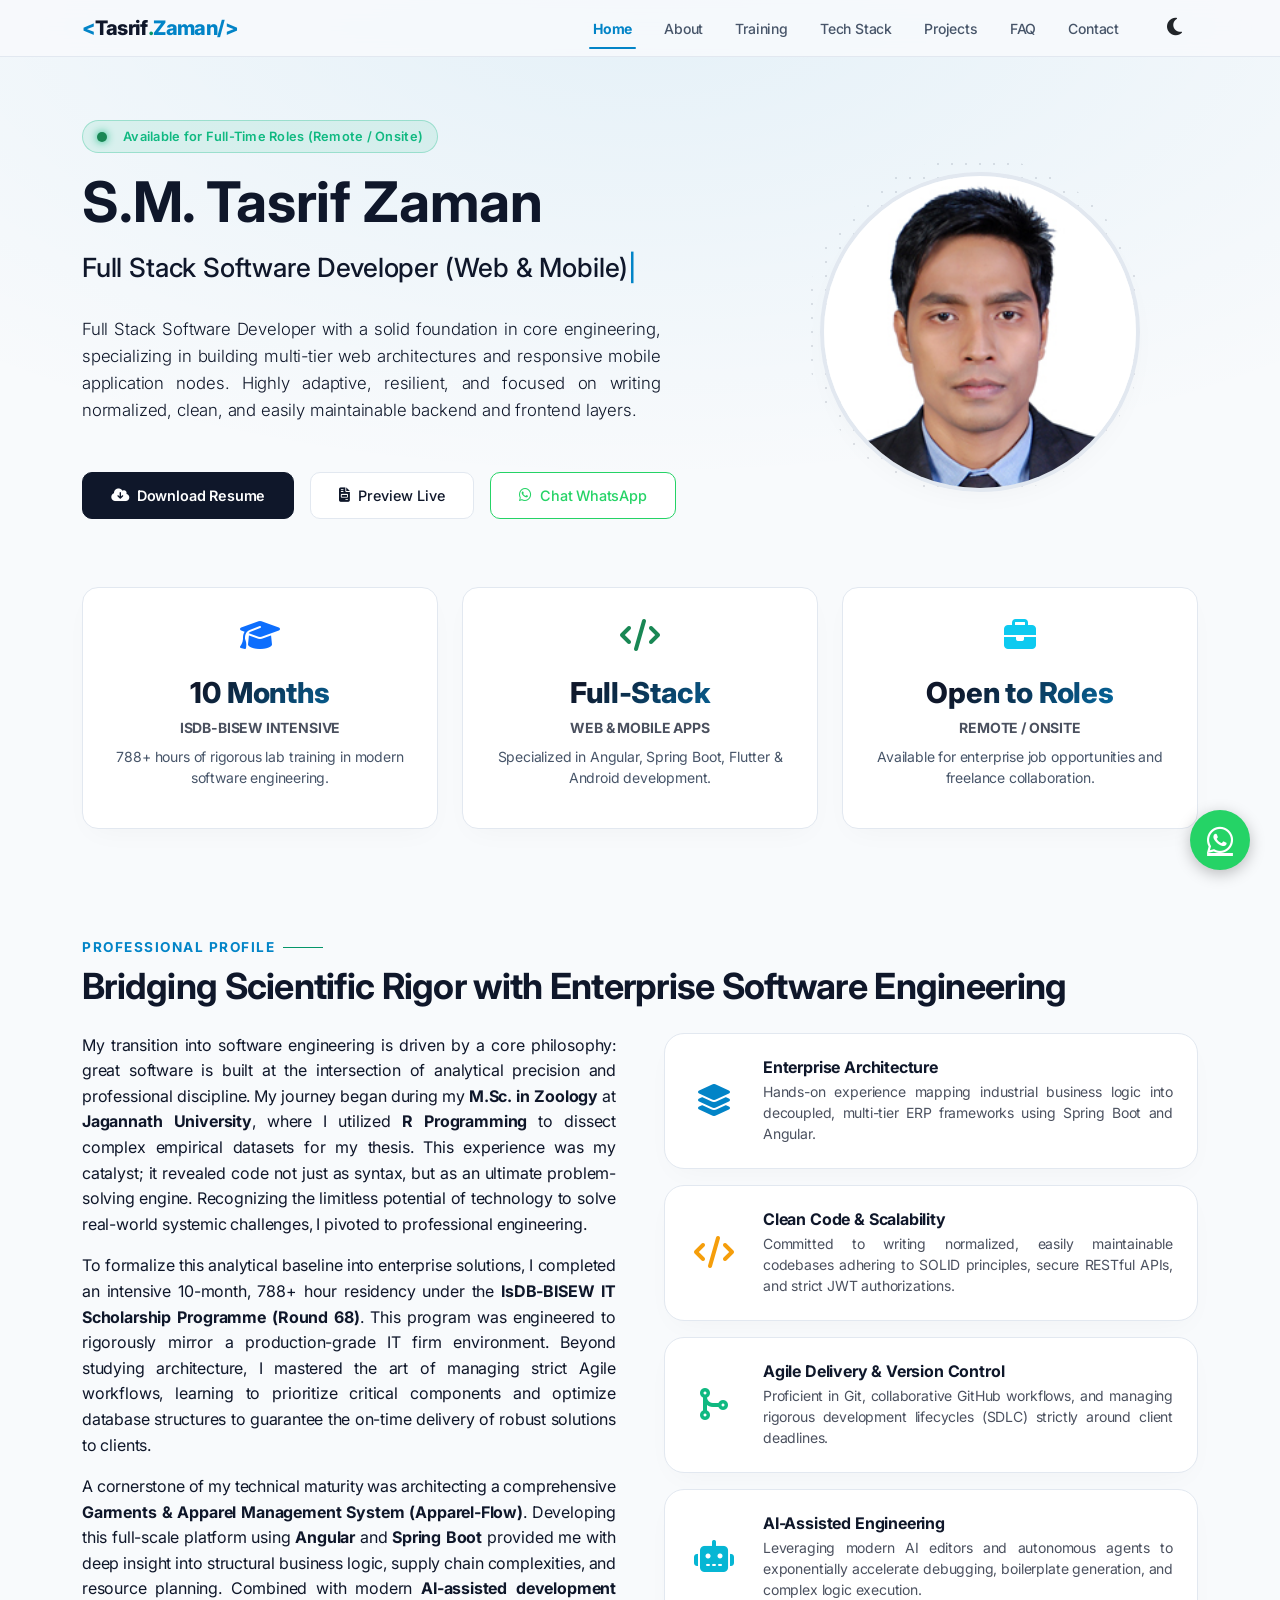
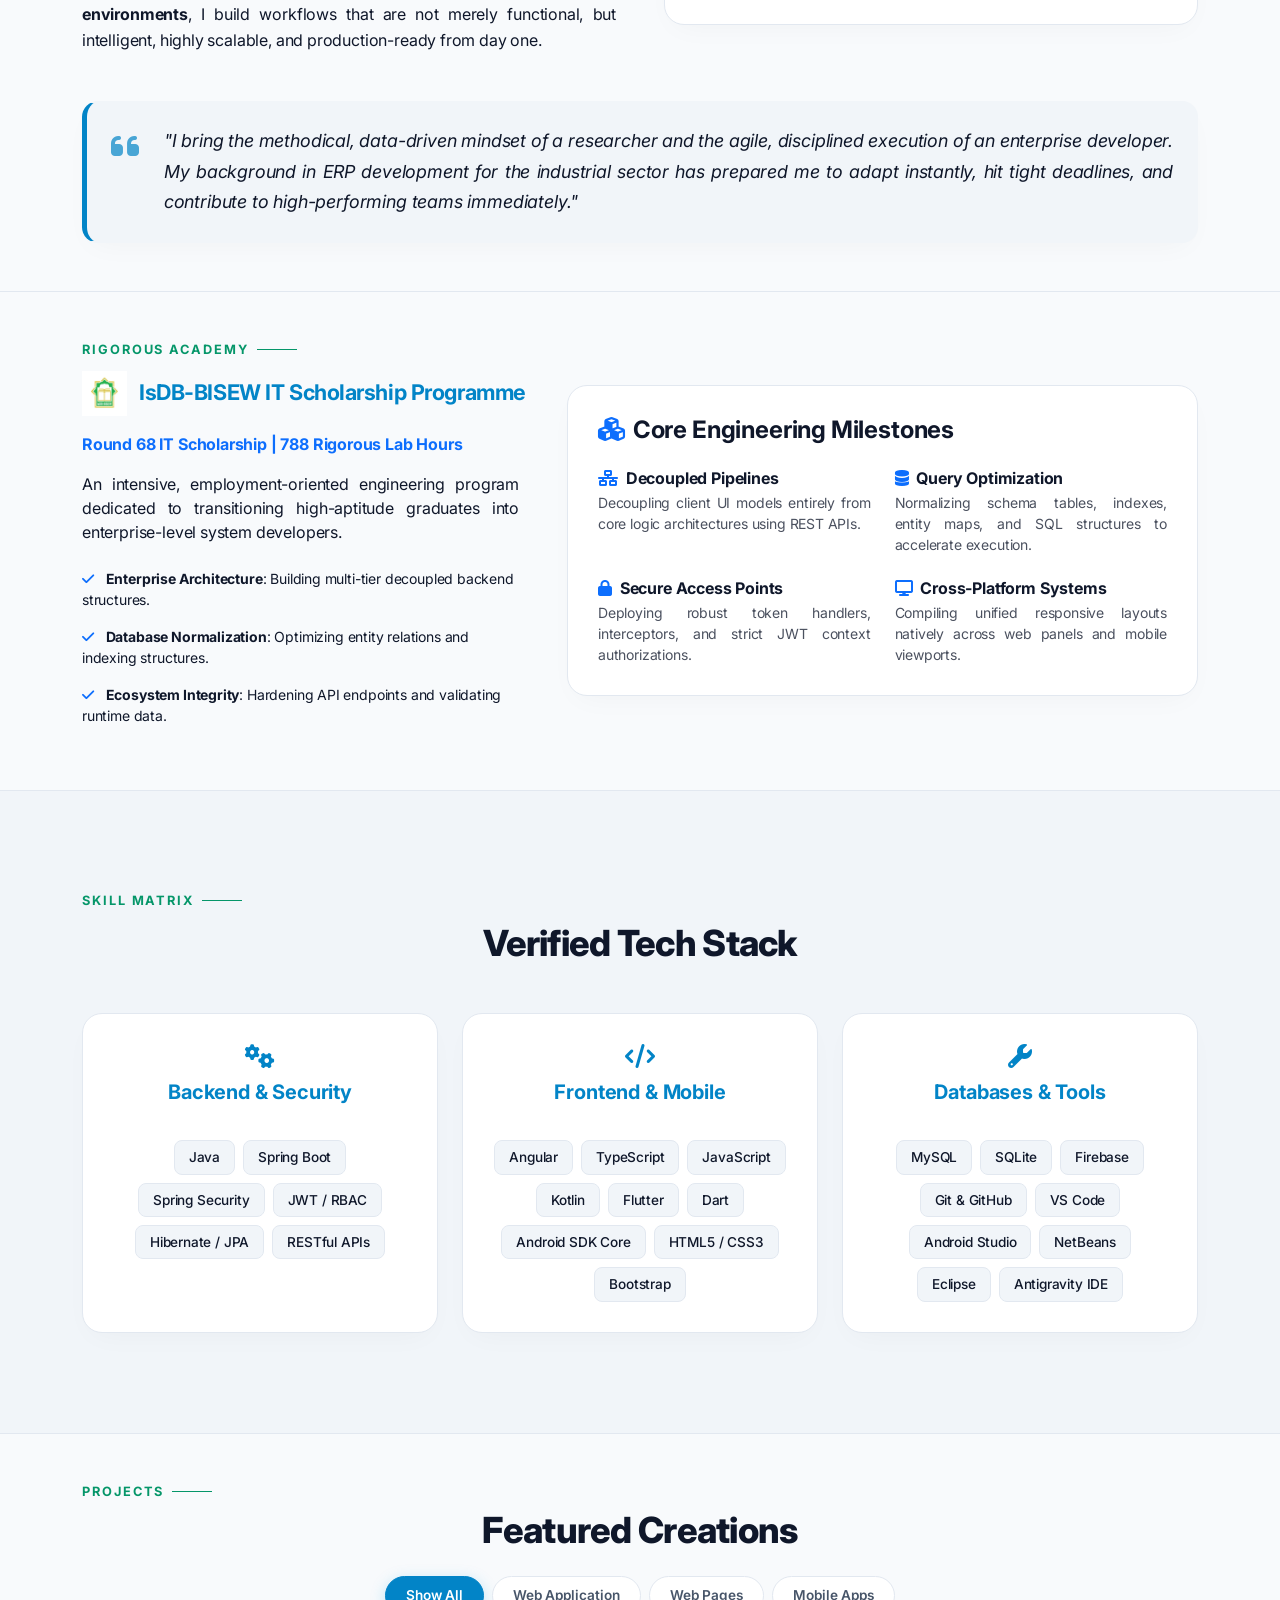
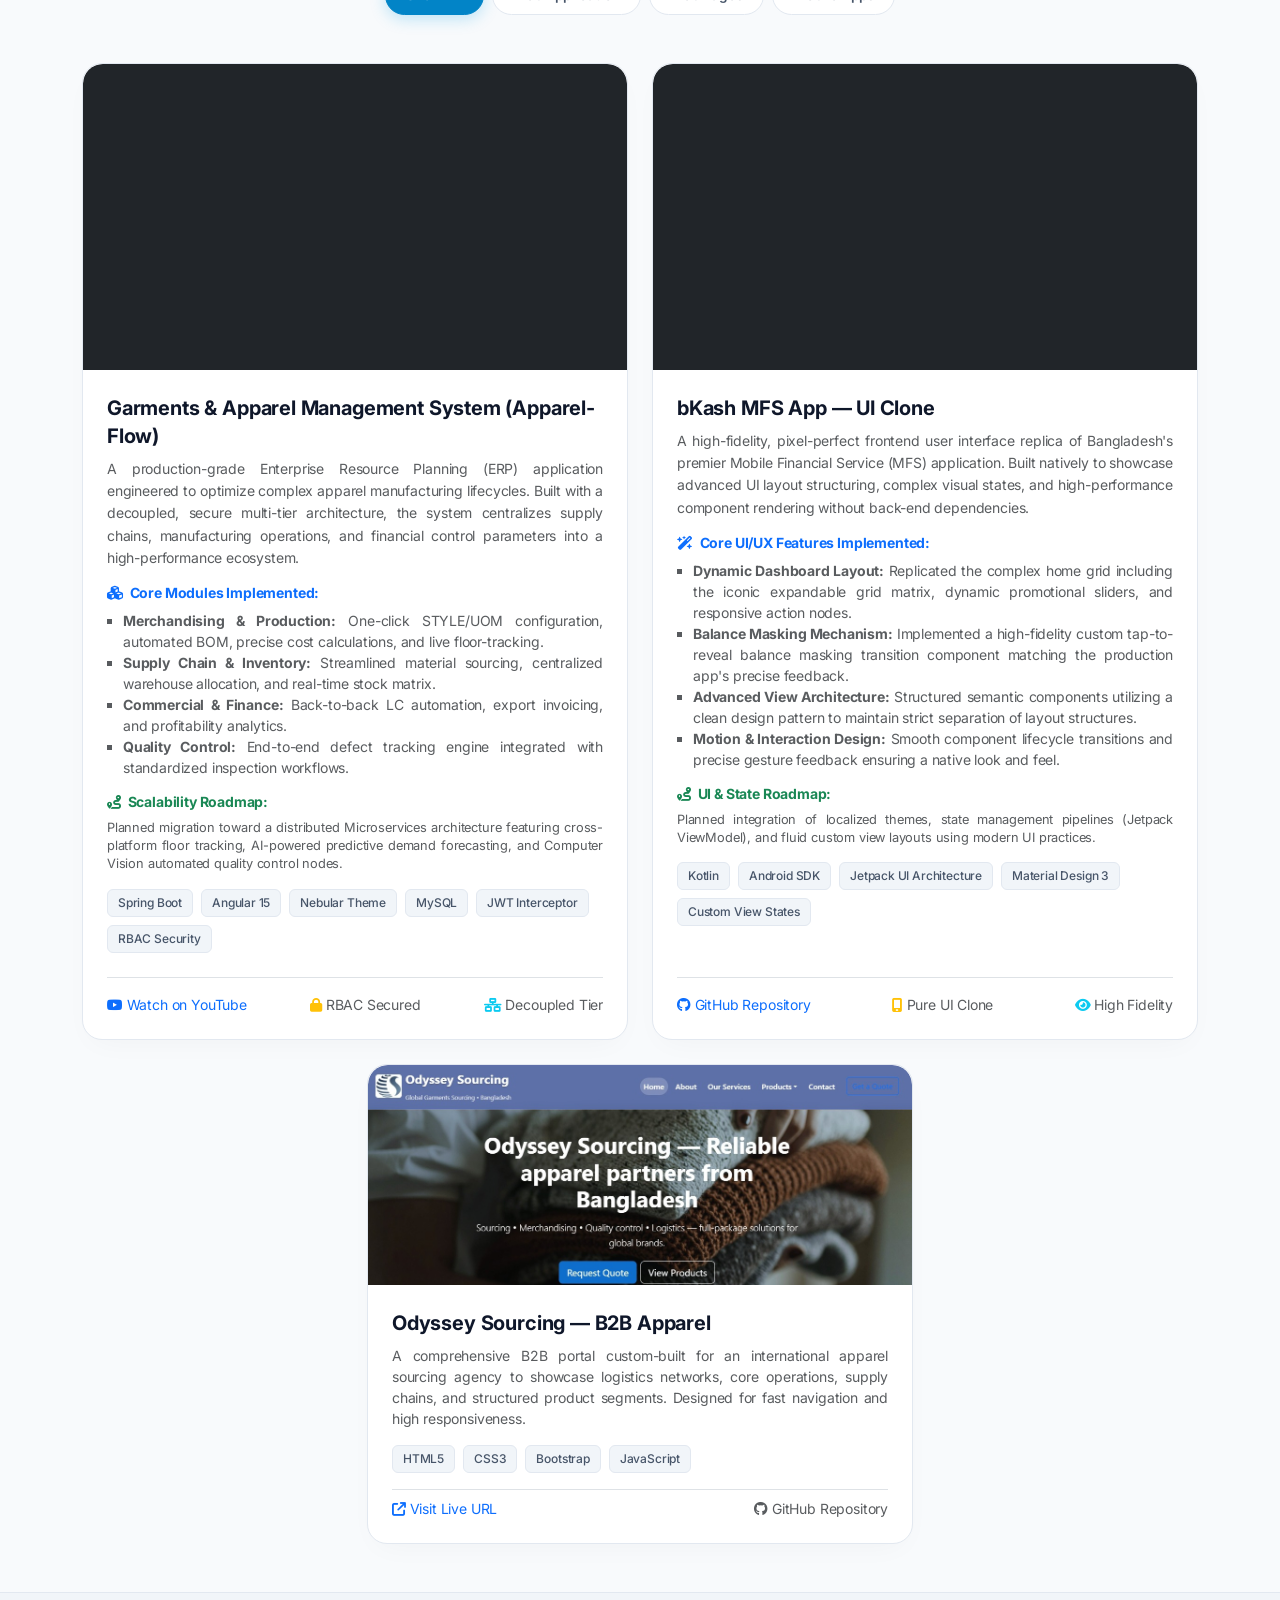
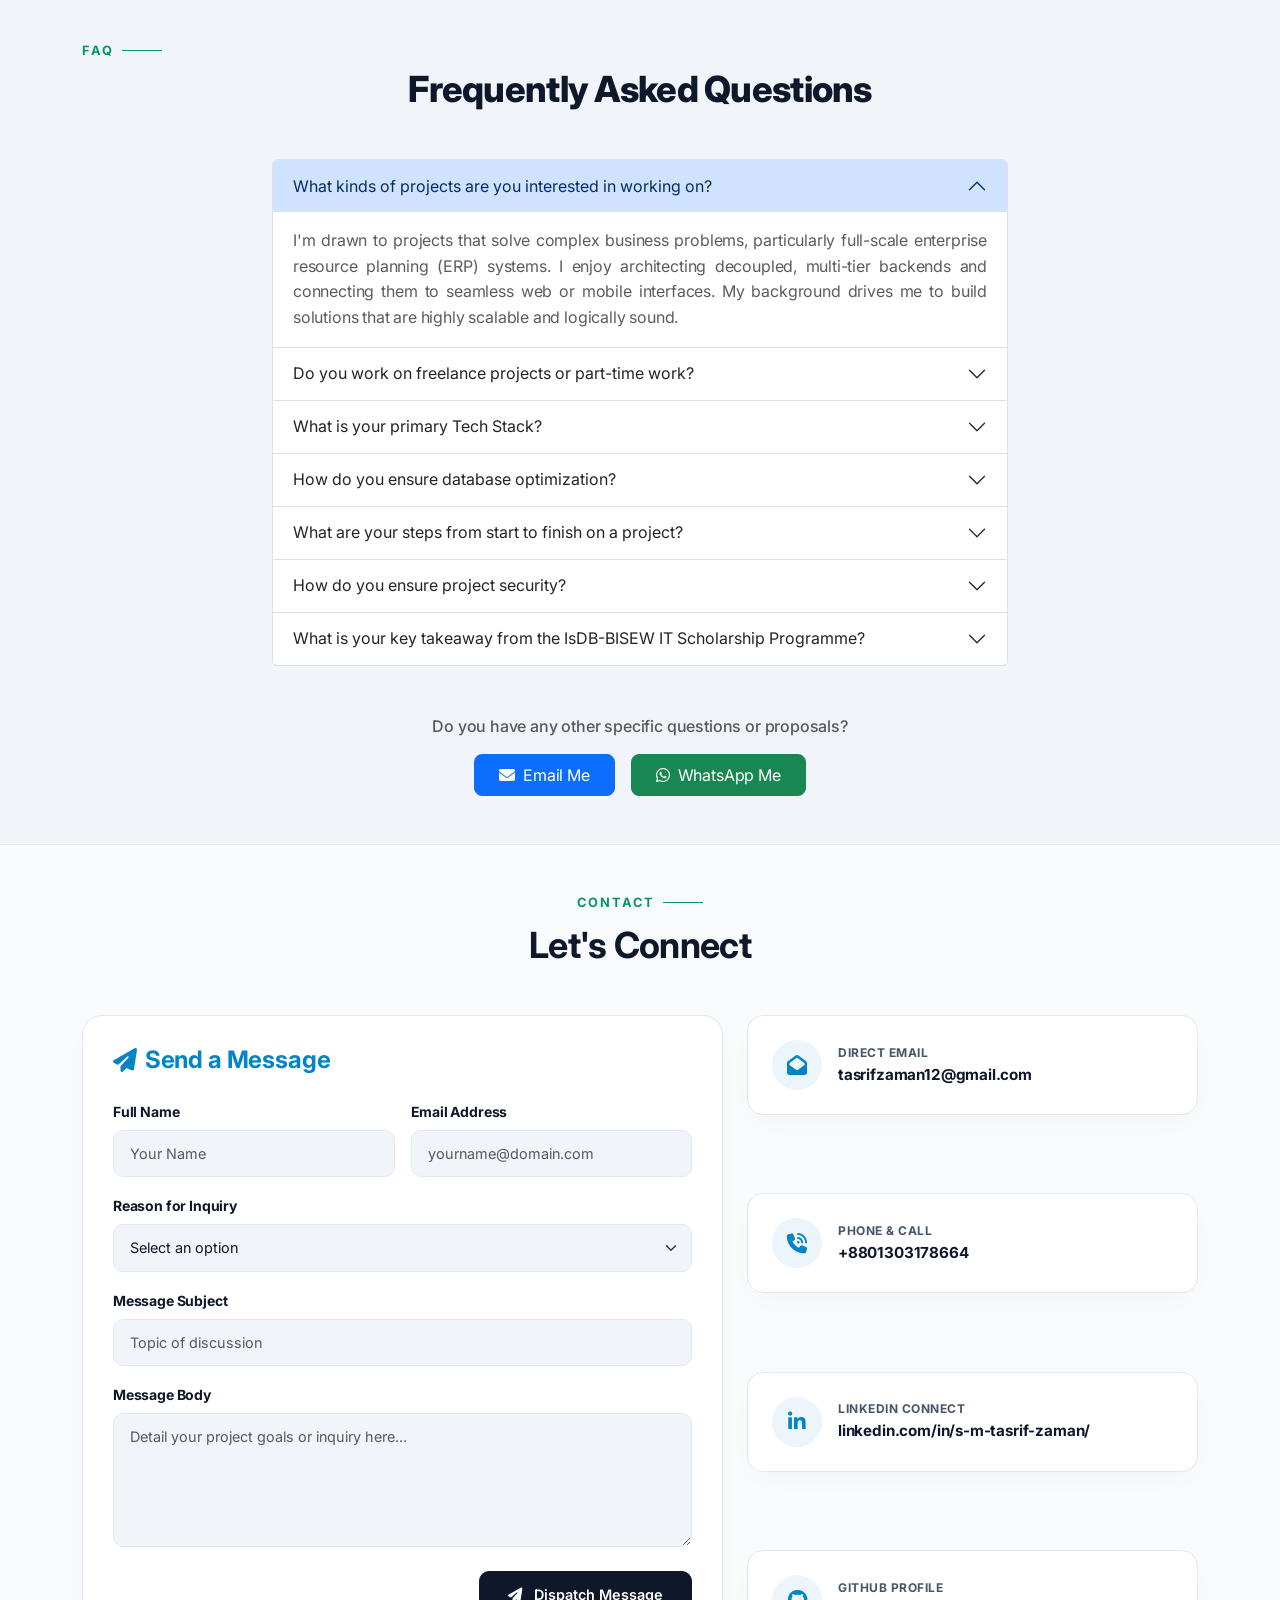
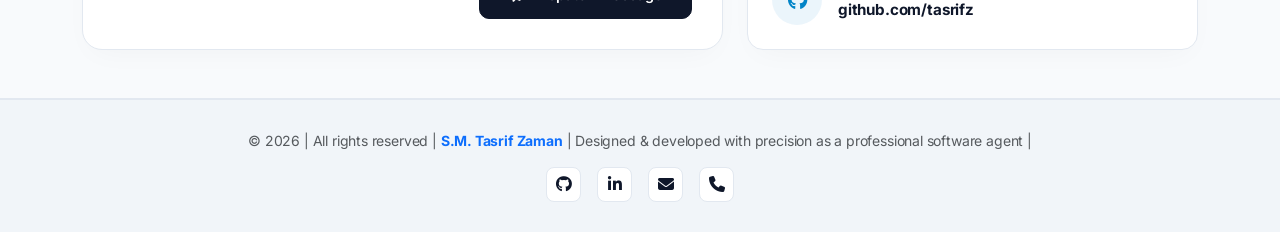
==== commit 0567d1ef: "i frame fixed youtube" ====
--- a/index.html
+++ b/index.html
@@ -503,170 +503,159 @@
             <div class="row g-4 justify-content-center">
 
                 <!-- Project 1: Garments & Apparel Management System (Apparel-Flow) -->
-<div class="col-lg-6 col-md-6 project-item" data-category="web-app">
-    <div class="project-card d-flex flex-column h-100">
-        <!-- Thumbnail Container -->
-        <a href="https://www.facebook.com/share/v/18kKUzob7Z/" target="_blank" 
-           class="ratio ratio-16x9 d-block text-decoration-none position-relative" 
-           style="background-color: var(--bg-secondary); border-top-left-radius: 20px; border-top-right-radius: 20px; overflow: hidden; border-bottom: 1px solid var(--border-subtle);">
-            
-            <!-- Updated Image: object-fit: cover ও padding সরানো হয়েছে -->
-            <img src="assets/img/apparel-flow.png" alt="Apparel-Flow ERP System" 
-                 class="w-100 h-100" 
-                 style="object-fit: cover; transition: transform 0.4s ease;" 
-                 onmouseover="this.style.transform='scale(1.05)'" 
-                 onmouseout="this.style.transform='scale(1)'">
-            
-            <!-- Play Button Overlay -->
-            <div class="position-absolute top-50 start-50 translate-middle d-flex align-items-center justify-content-center" style="pointer-events: none;">
-                <i class="fa-solid fa-circle-play" style="color: whitesmoke; font-size: 4.5rem; opacity: 0.8; text-shadow: 0 5px 15px rgba(0,0,0,0.5);"></i>
-            </div>
-            
-            <!-- Premium Video Badge -->
-            <span class="badge-outline position-absolute bottom-0 end-0 m-3 d-flex align-items-center" 
-                  style="background: rgba(3, 7, 18, 0.85); color: #fff; border-color: rgba(255,255,255,0.2);">
-                <i class="fa-brands fa-facebook text-primary me-2"></i> Watch on Facebook
-            </span>
-        </a>
-        
-        <!-- Content -->
-        <div class="p-4 d-flex flex-column flex-grow-1">
-            <h6 class="fw-bold mb-2" style="font-size: 1.25rem; line-height: 1.4;">Garments & Apparel Management System (Apparel-Flow)</h6>
-            
-            <p class="text-muted small mb-3" style="text-align: justify; line-height: 1.6;">
-                A production-grade Enterprise Resource Planning (ERP) application engineered to optimize complex apparel manufacturing lifecycles. Built with a decoupled, secure multi-tier architecture, the system centralizes supply chains, manufacturing operations, and financial control parameters into a high-performance ecosystem.
-            </p>
-            
-            <div class="mb-3">
-                <h6 class="fw-bold small mb-2 text-primary"><i class="fa-solid fa-cubes me-1"></i> Core Modules Implemented:</h6>
-                <ul class="text-muted small ps-3 mb-0" style="list-style-type: square; text-align: justify;">
-                    <li><strong>Merchandising & Production:</strong> One-click STYLE/UOM configuration, automated BOM, precise cost calculations, and live floor-tracking.</li>
-                    <li><strong>Supply Chain & Inventory:</strong> Streamlined material sourcing, centralized warehouse allocation, and real-time stock matrix.</li>
-                    <li><strong>Commercial & Finance:</strong> Back-to-back LC automation, export invoicing, and profitability analytics.</li>
-                    <li><strong>Quality Control:</strong> End-to-end defect tracking engine integrated with standardized inspection workflows.</li>
-                </ul>
-            </div>
-
-            <div class="mb-3">
-                <h6 class="fw-bold small mb-2 text-success"><i class="fa-solid fa-route me-1"></i> Scalability Roadmap:</h6>
-                <p class="text-muted mb-0" style="font-size: 0.8rem; line-height: 1.4; text-align: justify;">
-                    Planned migration toward a distributed Microservices architecture featuring cross-platform floor tracking, AI-powered predictive demand forecasting, and Computer Vision automated quality control nodes.
-                </p>
-            </div>
-
-            <div class="d-flex flex-wrap gap-2 mb-4">
-                <span class="badge-outline">Spring Boot</span>
-                <span class="badge-outline">Angular 15</span>
-                <span class="badge-outline">Nebular Theme</span>
-                <span class="badge-outline">MySQL</span>
-                <span class="badge-outline">JWT Interceptor</span>
-                <span class="badge-outline">RBAC Security</span>
-            </div>
-            
-            <div class="pt-3 border-top border-subtle d-flex justify-content-between mt-auto align-items-center flex-wrap gap-2">
-                <a href="https://www.facebook.com/share/v/18kKUzob7Z/" target="_blank" class="small text-primary text-decoration-none fw-600">
-                    <i class="fa-solid fa-circle-play"></i> Watch Video Demo
-                </a>
-                <span class="small text-muted"><i class="fa-solid fa-lock text-warning"></i> RBAC Secured</span>
-                <span class="small text-muted"><i class="fa-solid fa-network-wired text-info"></i> Decoupled Tier</span>
-            </div>
-        </div>
-    </div>
-</div>
-                <!-- Project 2: bKash UI Clone -->
-                <div class="col-lg-6 col-md-6 project-item" data-category="mobile">
-                    <div class="project-card d-flex flex-column h-100">
-                        <!-- Google Drive Embed Ratio -->
-                        <div class="ratio ratio-16x9 bg-dark position-relative" style="border-top-left-radius: 20px; border-top-right-radius: 20px; overflow: hidden;">
-                            <iframe 
-                                src="https://drive.google.com/file/d/16XjlGR_dbz4tGTFIxXFL7GW5oFywzwi-/preview" 
-                                class="w-100 h-100" 
-                                frameborder="0" 
-                                allow="autoplay; encrypted-media" 
-                                allowfullscreen>
-                            </iframe>
-                        </div>
-
-                        <div class="p-4 d-flex flex-column flex-grow-1">
-                            <h4 class="fw-bold mb-2" style="font-size: 1.25rem; line-height: 1.4;">bKash MFS App — UI Clone</h4>
-                                            <!-- Professional UI-Focused Technical Description -->
-                            <p class="text-muted small mb-3" style="text-align: justify; line-height: 1.6;">
-                                A high-fidelity, pixel-perfect frontend user interface replica of Bangladesh's premier Mobile Financial Service (MFS) application. Built natively to showcase advanced UI layout structuring, complex visual states, and high-performance component rendering without back-end dependencies.
+            <div class="col-lg-6 col-md-6 project-item" data-category="web-app">
+                <div class="project-card d-flex flex-column h-100">
+                    
+                    <!-- YouTube Embed Ratio (Matching bKash Clone Style perfectly) -->
+                    <div class="ratio ratio-16x9 bg-dark position-relative" style="border-top-left-radius: 20px; border-top-right-radius: 20px; overflow: hidden; z-index: 1;">
+                        <iframe 
+                            src="https://www.youtube.com/embed/6xSR6TLIO5k?si=8SqhJE65pmKmi6wz" 
+                            title="YouTube video player" 
+                            class="w-100 h-100" 
+                            frameborder="0" 
+                            allow="accelerometer; autoplay; clipboard-write; encrypted-media; gyroscope; picture-in-picture; web-share" 
+                            referrerpolicy="strict-origin-when-cross-origin" 
+                            allowfullscreen
+                            style="position: absolute; top: 0; left: 0; z-index: 2; pointer-events: auto;">
+                        </iframe>
+                    </div>
+                    
+                    <!-- Content -->
+                    <div class="p-4 d-flex flex-column flex-grow-1">
+                        <h6 class="fw-bold mb-2" style="font-size: 1.25rem; line-height: 1.4;">Garments & Apparel Management System (Apparel-Flow)</h6>
+                        
+                        <p class="text-muted small mb-3" style="text-align: justify; line-height: 1.6;">
+                            A production-grade Enterprise Resource Planning (ERP) application engineered to optimize complex apparel manufacturing lifecycles. Built with a decoupled, secure multi-tier architecture, the system centralizes supply chains, manufacturing operations, and financial control parameters into a high-performance ecosystem.
+                        </p>
+                        
+                        <div class="mb-3">
+                            <h6 class="fw-bold small mb-2 text-primary"><i class="fa-solid fa-cubes me-1"></i> Core Modules Implemented:</h6>
+                            <ul class="text-muted small ps-3 mb-0" style="list-style-type: square; text-align: justify;">
+                                <li><strong>Merchandising & Production:</strong> One-click STYLE/UOM configuration, automated BOM, precise cost calculations, and live floor-tracking.</li>
+                                <li><strong>Supply Chain & Inventory:</strong> Streamlined material sourcing, centralized warehouse allocation, and real-time stock matrix.</li>
+                                <li><strong>Commercial & Finance:</strong> Back-to-back LC automation, export invoicing, and profitability analytics.</li>
+                                <li><strong>Quality Control:</strong> End-to-end defect tracking engine integrated with standardized inspection workflows.</li>
+                            </ul>
+                        </div>
+
+                        <div class="mb-3">
+                            <h6 class="fw-bold small mb-2 text-success"><i class="fa-solid fa-route me-1"></i> Scalability Roadmap:</h6>
+                            <p class="text-muted mb-0" style="font-size: 0.8rem; line-height: 1.4; text-align: justify;">
+                                Planned migration toward a distributed Microservices architecture featuring cross-platform floor tracking, AI-powered predictive demand forecasting, and Computer Vision automated quality control nodes.
                             </p>
-                            
-                            <!-- Core UI Modules Bulletins -->
-                            <div class="mb-3">
-                                <h6 class="fw-bold small mb-2 text-primary"><i class="fa-solid fa-wand-magic-sparkles me-1"></i> Core UI/UX Features Implemented:</h6>
-                                <ul class="text-muted small ps-3 mb-0" style="line-height: 1.5; list-style-type: square; text-align: justify;">
-                                    <li><strong>Dynamic Dashboard Layout:</strong> Replicated the complex home grid including the iconic expandable grid matrix, dynamic promotional sliders, and responsive action nodes.</li>
-                                    <li><strong>Balance Masking Mechanism:</strong> Implemented a high-fidelity custom tap-to-reveal balance masking transition component matching the production app's precise feedback.</li>
-                                    <li><strong>Advanced View Architecture:</strong> Structured semantic components utilizing a clean design pattern to maintain strict separation of layout structures.</li>
-                                    <li><strong>Motion & Interaction Design:</strong> Smooth component lifecycle transitions and precise gesture feedback ensuring a native look and feel.</li>
-                                </ul>
-                            </div>
-
-                            <!-- Future Roadmap (UI Enhancement) -->
-                            <div class="mb-3">
-                                <h6 class="fw-bold small mb-2 text-success"><i class="fa-solid fa-route me-1"></i> UI & State Roadmap:</h6>
-                                <p class="text-muted strict-small mb-0" style="font-size: 0.8rem; line-height: 1.4; text-align: justify;">
-                                    Planned integration of localized themes, state management pipelines (Jetpack ViewModel), and fluid custom view layouts using modern UI practices.
-                                </p>
-                            </div>
-
-                            <!-- Technology Badges -->
-                            <div class="d-flex flex-wrap gap-2 mb-4">
-                                <span class="badge-outline">Kotlin</span>
-                                <span class="badge-outline">Android SDK</span>
-                                <span class="badge-outline">Jetpack UI Architecture</span>
-                                <span class="badge-outline">Material Design 3</span>
-                                <span class="badge-outline">Custom View States</span>
-                            </div>
-                            
-                            <!-- Action Buttons Footer -->
-                            <div class="pt-3 border-top border-subtle d-flex justify-content-between mt-auto align-items-center flex-wrap gap-2">
-                                <a href="https://github.com/tasrifz" target="_blank" class="small text-primary text-decoration-none fw-600">
-                                    <i class="fab fa-github"></i> GitHub Repository
-                                </a>
-                                <span class="small text-muted"><i class="fa-solid fa-mobile-screen text-warning"></i> Pure UI Clone</span>
-                                <span class="small text-muted"><i class="fa-solid fa-eye text-info"></i> High Fidelity</span>
-                            </div>
-                        </div>
-                    </div>
-                </div>
-
-                <!-- Project 3: Odyssey Sourcing B2B -->
-                <div class="col-lg-6 col-md-6 project-item mt-4" data-category="web-page">
-                    <!-- (Odyssey Sourcing Card remains properly structures as before) -->
-                    <div class="project-card d-flex flex-column h-100">
-                        <a href="https://tasrifz.github.io/odyssey-sourcing/" target="_blank" class="d-block text-decoration-none">
-                            <img src="assets/img/Odyssey_Sourcing.jpeg" alt="Odyssey Sourcing B2B Apparel Agency Website - Designed with HTML, CSS, and Bootstrap" class="img-fluid w-100" style="height: 220px; object-fit: cover; border-top-left-radius: 20px; border-top-right-radius: 20px;">
-                                style="height: 220px; object-fit: cover; border-top-left-radius: 20px; border-top-right-radius: 20px;">
-                        </a>
-                        <div class="p-4 d-flex flex-column flex-grow-1">
-                            <h4 class="fw-bold mb-2" style="font-size: 1.25rem; line-height: 1.4;">Odyssey Sourcing — B2B Apparel</h4>
-                            <p class="text-muted small flex-grow-1" style="text-align: justify; line-height: 1.5;">
-                                A comprehensive B2B portal custom-built for an international apparel sourcing agency to showcase logistics networks, core operations, supply chains, and structured product segments. Designed for fast navigation and high responsiveness.
+                        </div>
+
+                        <div class="d-flex flex-wrap gap-2 mb-4">
+                            <span class="badge-outline">Spring Boot</span>
+                            <span class="badge-outline">Angular 15</span>
+                            <span class="badge-outline">Nebular Theme</span>
+                            <span class="badge-outline">MySQL</span>
+                            <span class="badge-outline">JWT Interceptor</span>
+                            <span class="badge-outline">RBAC Security</span>
+                        </div>
+                        
+                        <div class="pt-3 border-top border-subtle d-flex justify-content-between mt-auto align-items-center flex-wrap gap-2">
+                            <a href="https://www.youtube.com/watch?v=6xSR6TLIO5k" target="_blank" class="small text-primary text-decoration-none fw-600">
+                                <i class="fa-brands fa-youtube"></i> Watch on YouTube
+                            </a>
+                            <span class="small text-muted"><i class="fa-solid fa-lock text-warning"></i> RBAC Secured</span>
+                            <span class="small text-muted"><i class="fa-solid fa-network-wired text-info"></i> Decoupled Tier</span>
+                        </div>
+                    </div>
+                </div>
+            </div>
+            <!-- Project 2: bKash UI Clone -->
+            <div class="col-lg-6 col-md-6 project-item" data-category="mobile">
+                <div class="project-card d-flex flex-column h-100">
+                    <!-- Google Drive Embed Ratio -->
+                    <div class="ratio ratio-16x9 bg-dark position-relative" style="border-top-left-radius: 20px; border-top-right-radius: 20px; overflow: hidden; z-index: 1;">
+                        <iframe 
+                            src="https://drive.google.com/file/d/16XjlGR_dbz4tGTFIxXFL7GW5oFywzwi-/preview" 
+                            class="w-100 h-100" 
+                            frameborder="0" 
+                            allow="autoplay; encrypted-media" 
+                            allowfullscreen
+                            style="position: absolute; top: 0; left: 0; z-index: 2; pointer-events: auto;">
+                        </iframe>
+                    </div>
+
+                    <div class="p-4 d-flex flex-column flex-grow-1">
+                        <h4 class="fw-bold mb-2" style="font-size: 1.25rem; line-height: 1.4;">bKash MFS App — UI Clone</h4>
+                        <!-- Professional UI-Focused Technical Description -->
+                        <p class="text-muted small mb-3" style="text-align: justify; line-height: 1.6;">
+                            A high-fidelity, pixel-perfect frontend user interface replica of Bangladesh's premier Mobile Financial Service (MFS) application. Built natively to showcase advanced UI layout structuring, complex visual states, and high-performance component rendering without back-end dependencies.
+                        </p>
+                        
+                        <!-- Core UI Modules Bulletins -->
+                        <div class="mb-3">
+                            <h6 class="fw-bold small mb-2 text-primary"><i class="fa-solid fa-wand-magic-sparkles me-1"></i> Core UI/UX Features Implemented:</h6>
+                            <ul class="text-muted small ps-3 mb-0" style="line-height: 1.5; list-style-type: square; text-align: justify;">
+                                <li><strong>Dynamic Dashboard Layout:</strong> Replicated the complex home grid including the iconic expandable grid matrix, dynamic promotional sliders, and responsive action nodes.</li>
+                                <li><strong>Balance Masking Mechanism:</strong> Implemented a high-fidelity custom tap-to-reveal balance masking transition component matching the production app's precise feedback.</li>
+                                <li><strong>Advanced View Architecture:</strong> Structured semantic components utilizing a clean design pattern to maintain strict separation of layout structures.</li>
+                                <li><strong>Motion & Interaction Design:</strong> Smooth component lifecycle transitions and precise gesture feedback ensuring a native look and feel.</li>
+                            </ul>
+                        </div>
+
+                        <!-- Future Roadmap (UI Enhancement) -->
+                        <div class="mb-3">
+                            <h6 class="fw-bold small mb-2 text-success"><i class="fa-solid fa-route me-1"></i> UI & State Roadmap:</h6>
+                            <p class="text-muted strict-small mb-0" style="font-size: 0.8rem; line-height: 1.4; text-align: justify;">
+                                Planned integration of localized themes, state management pipelines (Jetpack ViewModel), and fluid custom view layouts using modern UI practices.
                             </p>
-                            <div class="d-flex flex-wrap gap-2 mb-3">
-                                <span class="badge-outline">HTML5</span>
-                                <span class="badge-outline">CSS3</span>
-                                <span class="badge-outline">Bootstrap</span>
-                                <span class="badge-outline">JavaScript</span>
-                            </div>
-                            <div class="pt-2 border-top border-subtle d-flex justify-content-between mt-auto">
-                                <a href="https://tasrifz.github.io/odyssey-sourcing/" target="_blank" class="small text-primary text-decoration-none fw-600">
-                                    <i class="fa-solid fa-arrow-up-right-from-square"></i> Visit Live URL
-                                </a>
-                                <a href="https://github.com/tasrifz/tasrifz.github.io" target="_blank" class="small text-muted text-decoration-none fw-600">
-                                    <i class="fa-brands fa-github"></i> GitHub Repository
-                                </a>
-                            </div>
-                        </div>
-                    </div>
-                </div>
-            </div>
-        </div>
-    </section>
+                        </div>
+
+                        <!-- Technology Badges -->
+                        <div class="d-flex flex-wrap gap-2 mb-4">
+                            <span class="badge-outline">Kotlin</span>
+                            <span class="badge-outline">Android SDK</span>
+                            <span class="badge-outline">Jetpack UI Architecture</span>
+                            <span class="badge-outline">Material Design 3</span>
+                            <span class="badge-outline">Custom View States</span>
+                        </div>
+                        
+                        <!-- Action Buttons Footer -->
+                        <div class="pt-3 border-top border-subtle d-flex justify-content-between mt-auto align-items-center flex-wrap gap-2">
+                            <a href="https://github.com/tasrifz" target="_blank" class="small text-primary text-decoration-none fw-600">
+                                <i class="fab fa-github"></i> GitHub Repository
+                            </a>
+                            <span class="small text-muted"><i class="fa-solid fa-mobile-screen text-warning"></i> Pure UI Clone</span>
+                            <span class="small text-muted"><i class="fa-solid fa-eye text-info"></i> High Fidelity</span>
+                        </div>
+                    </div>
+                </div>
+            </div>
+
+            <!-- Project 3: Odyssey Sourcing B2B -->
+            <div class="col-lg-6 col-md-6 project-item mt-4" data-category="web-page">
+                <!-- (Odyssey Sourcing Card remains properly structures as before) -->
+                <div class="project-card d-flex flex-column h-100">
+                    <a href="https://tasrifz.github.io/odyssey-sourcing/" target="_blank" class="d-block text-decoration-none">
+                        <img src="assets/img/Odyssey_Sourcing.jpeg" alt="Odyssey Sourcing B2B Apparel Agency Website - Designed with HTML, CSS, and Bootstrap" class="img-fluid w-100" style="height: 220px; object-fit: cover; border-top-left-radius: 20px; border-top-right-radius: 20px;">
+                    </a>
+                    <div class="p-4 d-flex flex-column flex-grow-1">
+                        <h4 class="fw-bold mb-2" style="font-size: 1.25rem; line-height: 1.4;">Odyssey Sourcing — B2B Apparel</h4>
+                        <p class="text-muted small flex-grow-1" style="text-align: justify; line-height: 1.5;">
+                            A comprehensive B2B portal custom-built for an international apparel sourcing agency to showcase logistics networks, core operations, supply chains, and structured product segments. Designed for fast navigation and high responsiveness.
+                        </p>
+                        <div class="d-flex flex-wrap gap-2 mb-3">
+                            <span class="badge-outline">HTML5</span>
+                            <span class="badge-outline">CSS3</span>
+                            <span class="badge-outline">Bootstrap</span>
+                            <span class="badge-outline">JavaScript</span>
+                        </div>
+                        <div class="pt-2 border-top border-subtle d-flex justify-content-between mt-auto">
+                            <a href="https://tasrifz.github.io/odyssey-sourcing/" target="_blank" class="small text-primary text-decoration-none fw-600">
+                                <i class="fa-solid fa-arrow-up-right-from-square"></i> Visit Live URL
+                            </a>
+                            <a href="https://github.com/tasrifz/tasrifz.github.io" target="_blank" class="small text-muted text-decoration-none fw-600">
+                                <i class="fa-brands fa-github"></i> GitHub Repository
+                            </a>
+                        </div>
+                    </div>
+                </div>
+            </div>
+        </section>
 
 
 
